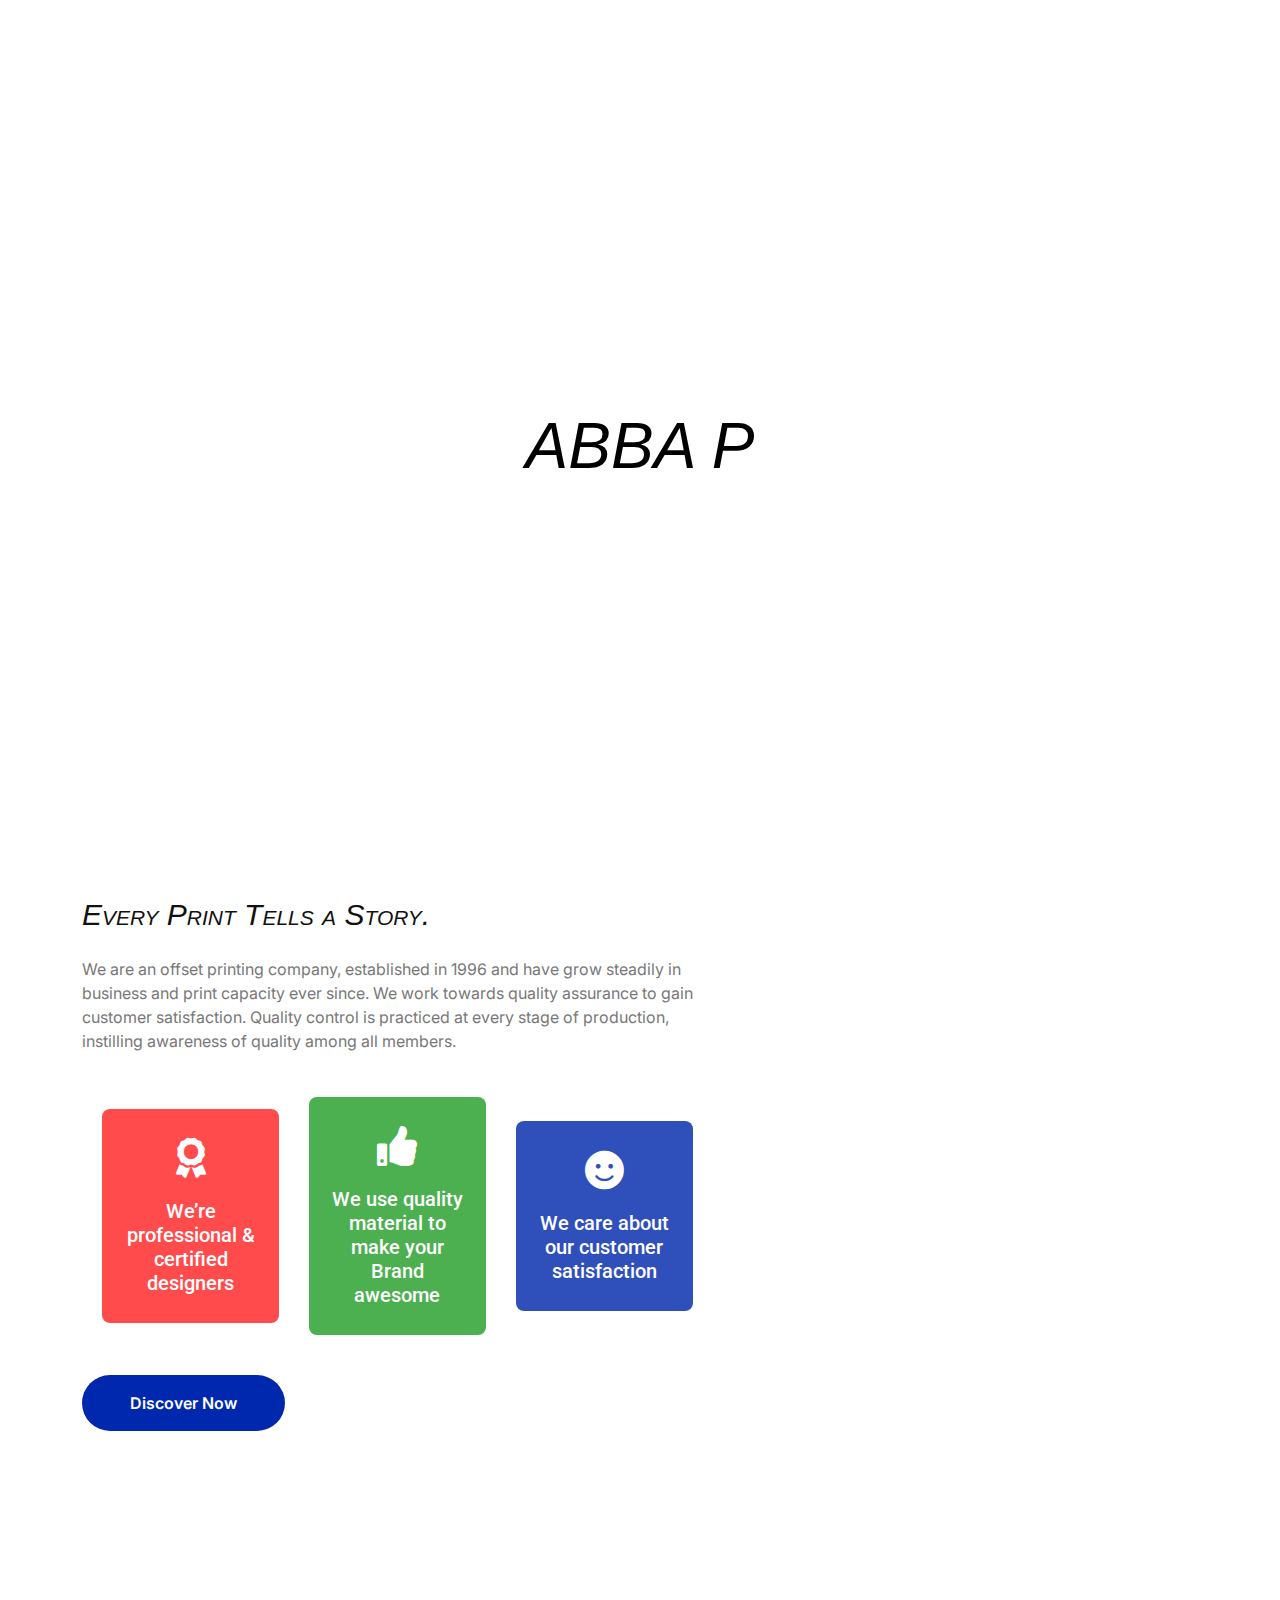
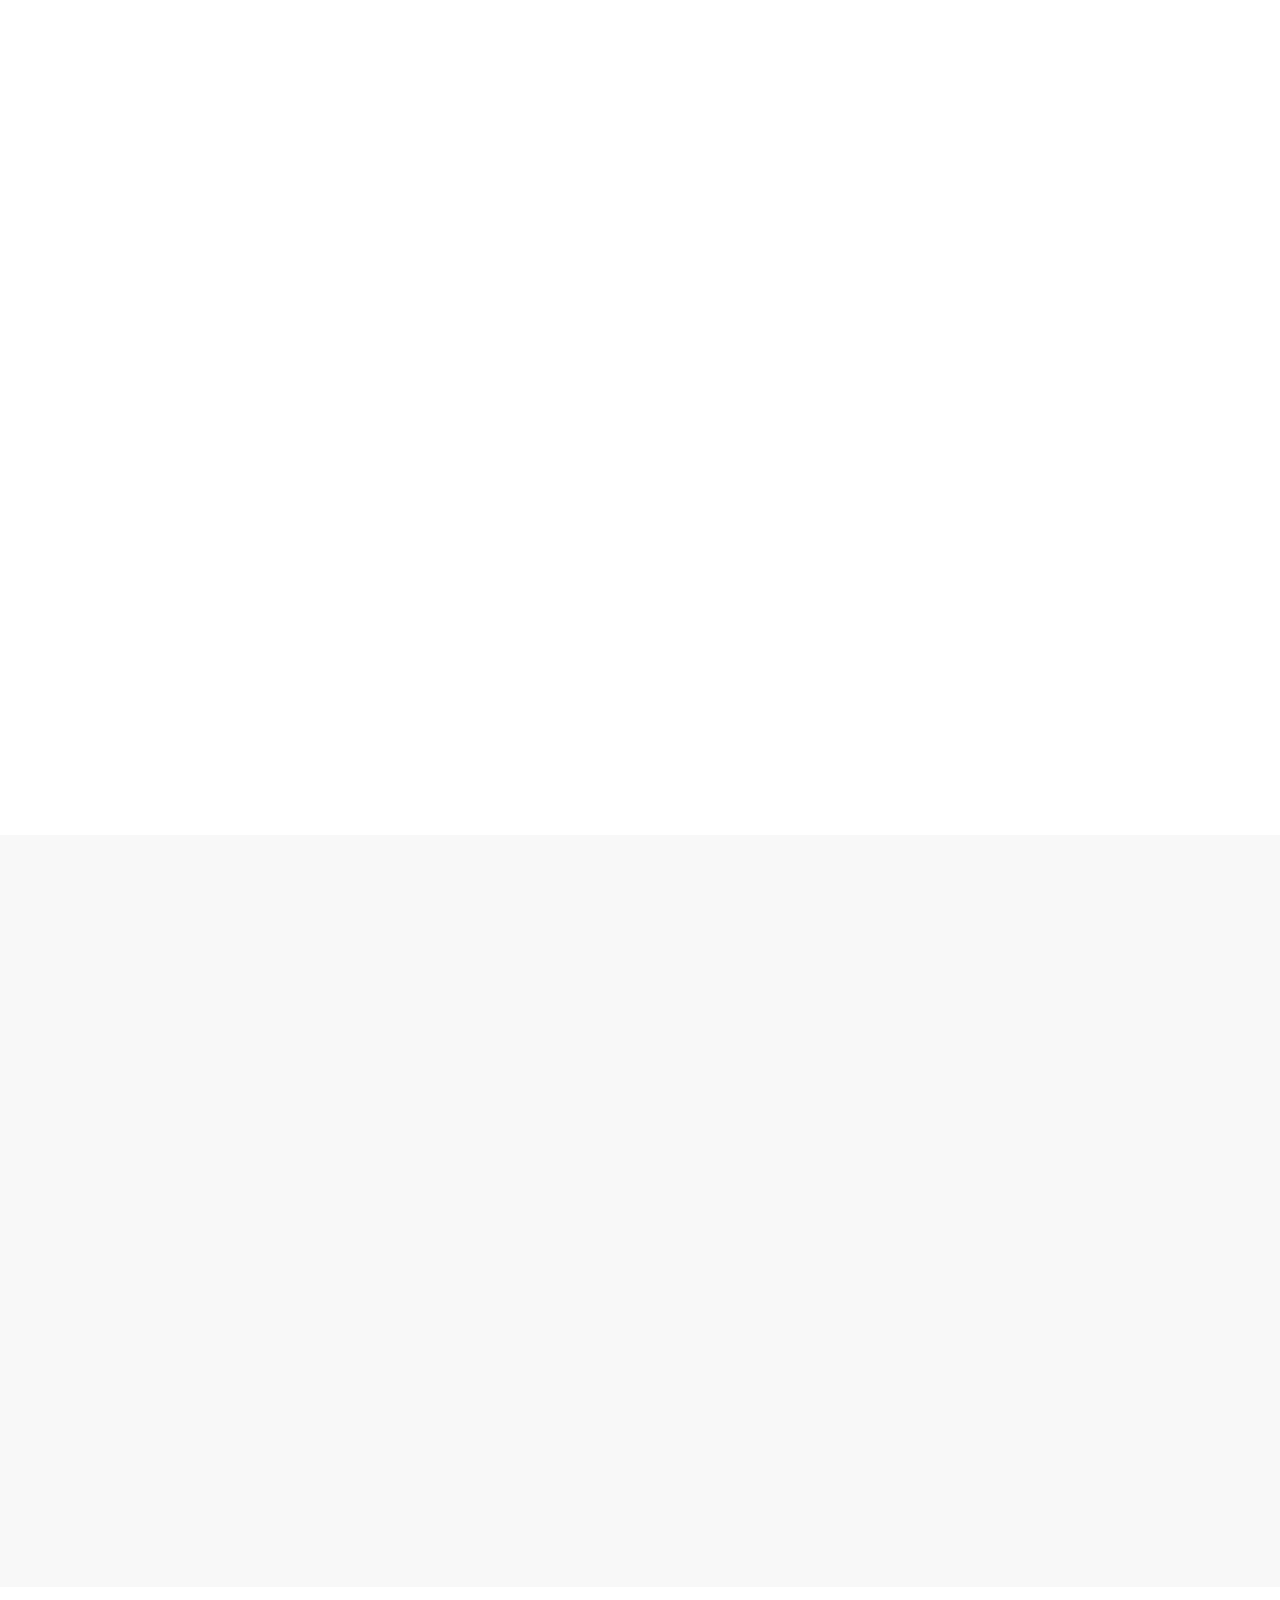
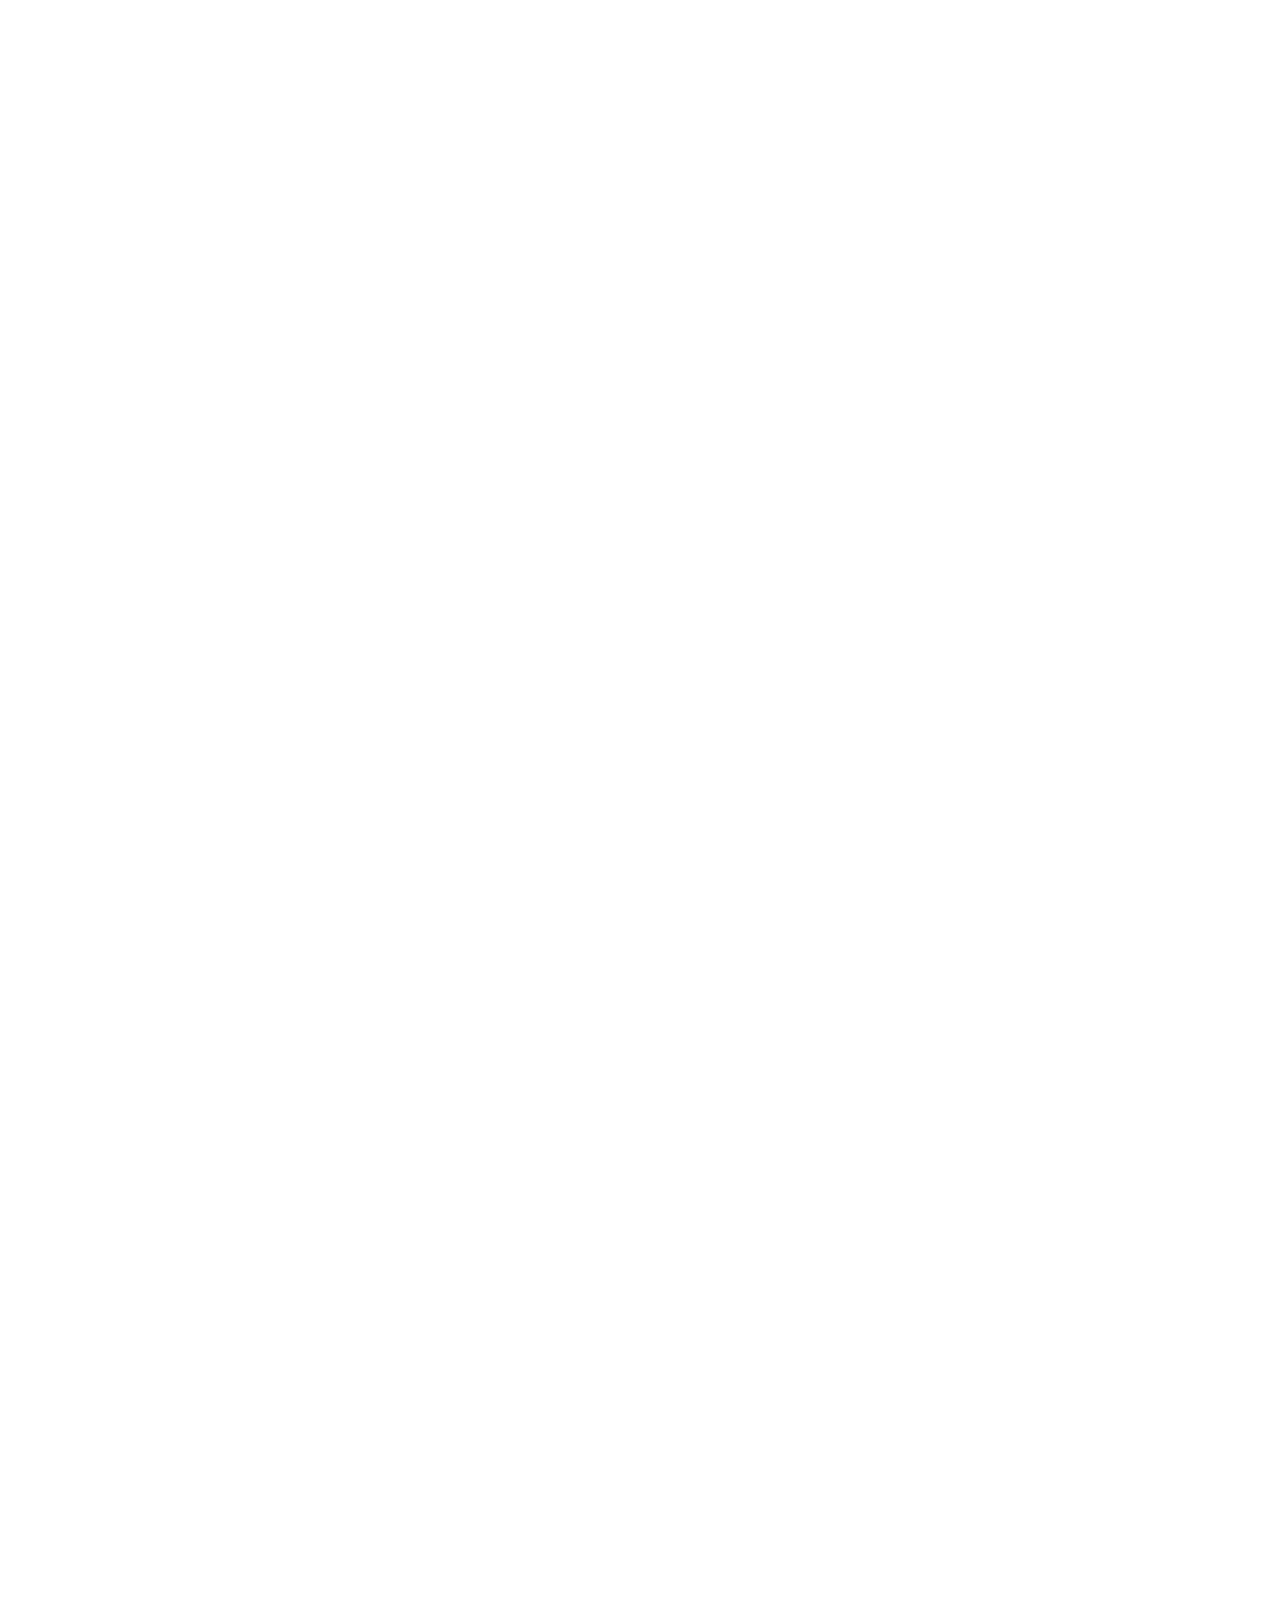
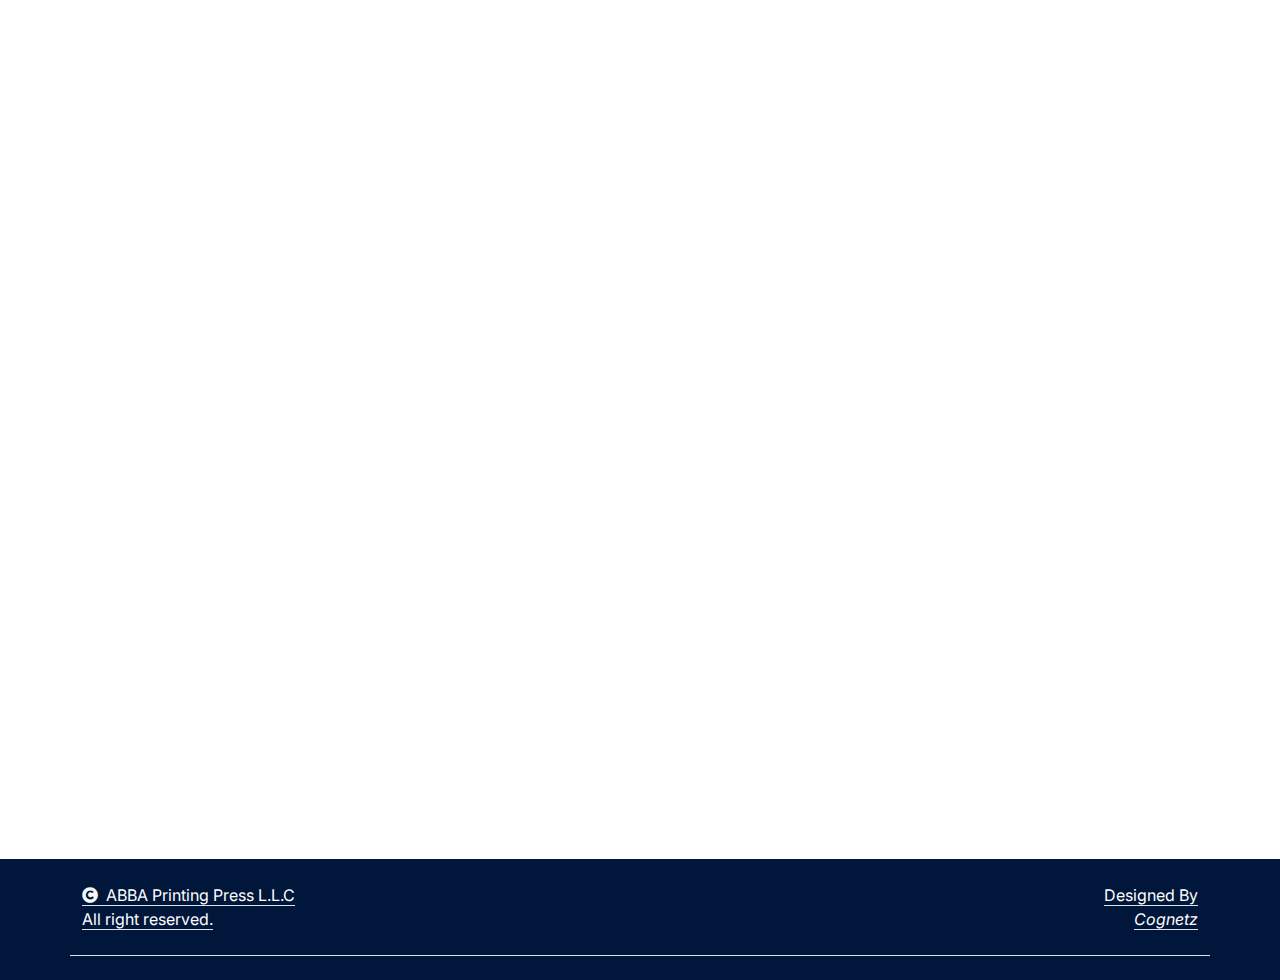
==== index.html @ 8ded385e "fifth commit" ====
<!DOCTYPE html>
<html lang="en">

    <head>
        <meta charset="utf-8">
        <title>ABBA PRINTING PRESS L.L.C</title>
        <meta content="width=device-width, initial-scale=1.0" name="viewport">
        <meta content="" name="keywords">
        <meta content="" name="description">

        <!-- Logo Favicon -->
      <link rel="icon" href="img/logos.jpg" type="image/png">

        <!-- Google Web Fonts -->
        <link rel="preconnect" href="https://fonts.googleapis.com">
        <link rel="preconnect" href="https://fonts.gstatic.com" crossorigin>
        <link href="https://fonts.googleapis.com/css2?family=Inter:wght@100..900&family=Roboto:wght@400;500;700;900&display=swap" rel="stylesheet"> 

        <!-- Icon Font Stylesheet -->
        <link rel="stylesheet" href="https://use.fontawesome.com/releases/v5.15.4/css/all.css"/>
        <link href="https://cdn.jsdelivr.net/npm/bootstrap-icons@1.4.1/font/bootstrap-icons.css" rel="stylesheet">

        <!-- Libraries Stylesheet -->
        <link rel="stylesheet" href="lib/animate/animate.min.css"/>
        <link href="lib/lightbox/css/lightbox.min.css" rel="stylesheet">
        <link href="lib/owlcarousel/assets/owl.carousel.min.css" rel="stylesheet">


        <!-- Customized Bootstrap Stylesheet -->
        <link href="css/bootstrap.min.css" rel="stylesheet">

        <!-- Template Stylesheet -->
        <link href="css/style.css" rel="stylesheet">
        <style>
            .icon-box {
                transition: transform 0.7s ease;
            }
        
            .icon-box .icon {
                transition: transform 0.7s ease;
            }
        
            .icon-box:hover .icon {
                transform: rotate(360deg);
            }
             @media (max-width: 768px) {
                 .icon-box {
                    max-width: 100%;
                    flex: 1 1 100%;
             }
            }
            /*** Country Start ***/
        .country .country-item {
            position: relative;
        }
        
        .country .country-item::after {
            position: absolute;
            content: "";
            width: 100%;
            height: 0;
            bottom: 0;
            left: 0;
            background: rgba(0, 58, 102, 0.7);
            border-radius: 10px;
            transition: 0.5s;
            z-index: 1;
        }
        
        .country .country-item:hover::after {
            height: 100%;
        }
        
        .country .country-item .country-flag {
            position: absolute;
            width: 90px; 
            height: 90px; 
            border-radius: 50%;
            top: -45px; 
            left: 50%; 
            transform: translateX(-50%);
            transition: 0.5s;
            z-index: 2;
        }
        
        .country .country-item .country-flag img {
            border: 5px solid var(--bs-white);
            transition: 0.5s;
        }
        
        .country .country-item:hover .country-flag img {
            border: 5px solid var(--bs-white);
            transform: rotate(360deg);
            transition: all 0.5s ease;
        }
        
        .country .country-item .country-name {
            position: absolute;
            top: 50%;
            left: 50%;
            transform: translate(-50%, -50%);
            transition: 0.5s;
            opacity: 0;
            z-index: 3;
        }
        
        .country .country-item:hover .country-name {
            opacity: 1;
        }
        
        .country .country-item img {
            transition: 0.5s;
        }
        
        .country .country-item:hover img {
            transform: scale(1.2);
        }
        
        .country .country-item .country-name a.fs-4 {
            transition: 0.5s;
        }
        
        .country .country-item .country-name a.fs-4:hover {
            color: var(--bs-secondary) !important;
        }
        /*** Country End ***/ 
        /*** training Start ***/
        .training .training-item .training-inner {
            position: relative;
        }
        
        .training .training-item .training-inner .training-title-name {
            position: absolute;
            width: 100%;
            height: 100%;
            bottom: 0;
            left: 0;
            padding: 20px;
            border-radius: 10px;
            background: rgba(0, 0, 0, 0.5);
            display: flex; 
            flex-direction: column;
            justify-content: end;
            text-align: center;
            transition: 0.5s;
        }
        
        .training .training-item {
            border-radius: 10px;
            position: relative;
            overflow: hidden;
        }
        
        .training .training-item:hover .training-inner .training-title-name {
            background: rgba(0, 58, 102, 0.5);
        }
        
        .training .training-item:hover .training-inner .training-title-name a {
            opacity: 0;
        }
        
        .training .training-item .training-inner img {
            transition: 0.5s;
        }
        
        .training .training-item:hover .training-inner img {
            transform: scale(1.3);
        }
        
        .training .training-item .training-content {
            position: absolute;
            width: 100%;
            bottom: -100%;
            left: 0;
            transition: 0.5s;
        }
        
        .training .training-item:hover .training-content {
            bottom: 0;
        }  
        /*** training End ***/
    
        </style>
    </head>

    <body>
        

        <!-- Spinner Start -->
        <div id="spinner" class="show bg-white position-fixed translate-middle w-100 vh-100 top-50 start-50 d-flex align-items-center justify-content-center">
            <div class="spinner-border text-primary" style="width: 3rem; height: 3rem;" role="status">
                <span class="sr-only">Loading...</span>
            </div>
        </div>
        <!-- Spinner End -->
         <!-- Preloader -->
         <div id="preloader" class="preloader">
            <div class="curtain left"></div>
            <div class="curtain right"></div>
            <div class="preloader-content">
                <h1 id="typing-text"></h1> <!-- The text to be typed -->
            </div>
        </div>

        <!-- Topbar Start -->
        <div class="container-fluid topbar bg-light px-5 d-none d-lg-block text-lg-end ">
            <div class="row gx-0 align-items-center text-lg-end">
                <div class="col-lg-8 text-right text-lg-start mb-2 mb-lg-0 text-lg-end">
                    <div class="d-flex flex-wrap text-lg-end ">
                        <!-- <a href="#" class="text-muted small me-4"><i class="fas fa-map-marker-alt text-primary me-2"></i>Find A Location</a> -->
                        <a href="tel:+01234567890" class="text-muted small me-4"><i class="fas fa-phone-alt text-primary me-2"></i>+971508087746 </a>
                        <a href="mailto:example@gmail.com" class="text-muted small me-0"><i class="fas fa-envelope text-primary me-2"></i>info@abbaprinting.net</a>
                    </div>
                </div>
                <!-- <div class="col-lg-4 text-center text-lg-end">
                    <div class="d-inline-flex align-items-center" style="height: 45px;">
                        <a href="#"><small class="me-3 text-dark"><i class="fa fa-user text-primary me-2"></i>Register</small></a>
                        <a href="#"><small class="me-3 text-dark"><i class="fa fa-sign-in-alt text-primary me-2"></i>Login</small></a>
                        <div class="dropdown">
                            <a href="#" class="dropdown-toggle text-dark" data-bs-toggle="dropdown"><small><i class="fa fa-home text-primary me-2"></i> My Dashboard</small></a>
                            <div class="dropdown-menu rounded">
                                <a href="#" class="dropdown-item"><i class="fas fa-user-alt me-2"></i> My Profile</a>
                                <a href="#" class="dropdown-item"><i class="fas fa-comment-alt me-2"></i> Inbox</a>
                                <a href="#" class="dropdown-item"><i class="fas fa-bell me-2"></i> Notifications</a>
                                <a href="#" class="dropdown-item"><i class="fas fa-cog me-2"></i> Account Settings</a>
                                <a href="#" class="dropdown-item"><i class="fas fa-power-off me-2"></i> Log Out</a>
                            </div>
                        </div>
                    </div>
                </div> -->
            </div>
        </div>
        <!-- Topbar End -->

        <!-- Navbar & Hero Start -->
        <div class="container-fluid position-relative p-0">
            <nav class="navbar navbar-expand-lg navbar-light px-4 px-lg-5 py-3 py-lg-0">
                <a href="" class="navbar-brand p-0">
                    <img src="img/ab11.png" alt="Logo" class="text-primary" style="width:220px;"> 
                </a>
                <button class="navbar-toggler" type="button" data-bs-toggle="collapse" data-bs-target="#navbarCollapse">
                    <span class="fa fa-bars"></span>
                </button>
                <div class="collapse navbar-collapse" id="navbarCollapse">
                    <div class="navbar-nav ms-auto py-0">
                        <a href="index.html" class="nav-item nav-link active">Home</a>
                        <a href="about.html" class="nav-item nav-link">About Us</a>
                        <a href="qualities.html" class="nav-item nav-link">Quality</a>
                        <a href="services1.html" class="nav-item nav-link">Services</a>
                        <a href="clients.html" class="nav-item nav-link">Clients</a>
                        <a href="associates.html" class="nav-item nav-link">Our Network</a>
                    </div>
                    <a href="contact.html" class="btn btn-primary rounded-pill py-2 px-4 my-3 my-lg-0 flex-shrink-0">Contact Us</a>
                </div>
            </nav>

            <!-- Carousel Start -->
            <div class="header-carousel owl-carousel">
                <div class="header-carousel-item">
                    <img src="img/hero8.jpg" class="img-fluid w-100" alt="Image">
                    <div class="carousel-caption">
                        <div class="container">
                            <div class="row gy-0 gx-5">
                                <div class="col-lg-0 col-xl-5"></div>
                                <div class="col-xl-7 animated fadeInLeft">
                                    <div class="text-sm-center text-md-end">
                                        <h4 class="text-primary text-uppercase fw-bold mb-4">Welcome To ABBA Printing Press L.L.C</h4>
                                        <h1 class="display-4 text-uppercase text-white mb-4" style="font-size:25px; font-family:'Franklin Gothic Medium', 'Arial Narrow', Arial, sans-serif; font-style: oblique; font-weight: 200; color:#284881 ;" >Where ideas come to life, ink meets paper, and your vision becomes reality</h1>
                                        <!-- <p class="mb-5 fs-5">Lorem Ipsum is simply dummy text of the printing and typesetting industry. Lorem Ipsum has been the industry's standard dummy... 
                                        </p> -->
                                        <div class="d-flex justify-content-center justify-content-md-end flex-shrink-0 mb-4">
                                            <!-- <a class="btn btn-light rounded-pill py-3 px-4 px-md-5 me-2" href="#"><i class="fas fa-play-circle me-2"></i> Watch Video</a> -->
                                            <a class="btn btn-primary rounded-pill py-3 px-4 px-md-5 ms-2" href="home.html">Learn More</a>
                                        </div>
                                        <div class="d-flex align-items-center justify-content-center justify-content-md-end">
                                            <h2 class="text-white me-2">Follow Us:</h2>
                                            <div class="d-flex justify-content-end ms-2">
                                                <a class="btn btn-md-square btn-light rounded-circle me-2" href=""><i class="fab fa-facebook-f"></i></a>
                                                <a class="btn btn-md-square btn-light rounded-circle mx-2" href=""><i class="fab fa-twitter"></i></a>
                                                <a class="btn btn-md-square btn-light rounded-circle mx-2" href=""><i class="fab fa-instagram"></i></a>
                                                <a class="btn btn-md-square btn-light rounded-circle ms-2" href=""><i class="fab fa-linkedin-in"></i></a>
                                            </div>
                                        </div>
                                    </div>
                                </div>
                            </div>
                        </div>
                    </div>
                </div>
                <div class="header-carousel-item">
                    <img src="img/hero5.jpg" class="img-fluid w-100" alt="Image">
                    <div class="carousel-caption">
                        <div class="container">
                            <div class="row g-5">
                                <div class="col-12 animated fadeInUp">
                                    <div class="text-center">
                                        <h4 class="text-primary text-uppercase fw-bold mb-4">Welcome To ABBA Printing Press L.L.C</h4>
                                        <h1 class="display-4 text-uppercase text-white mb-4" style="font-size:25px; font-style: oblique; font-weight: 200; font-family:'Franklin Gothic Medium', 'Arial Narrow', Arial, sans-serif;">Where Ideas Take Shape and Words Come to Life—Your Vision, Our Print.</h1>
                                       
                                        <div class="d-flex justify-content-center flex-shrink-0 mb-4">
                                            <!-- <a class="btn btn-light rounded-pill py-3 px-4 px-md-5 me-2" href="#"><i class="fas fa-play-circle me-2"></i> Watch Video</a> -->
                                            <a class="btn btn-primary rounded-pill py-3 px-4 px-md-5 ms-2" href="home.html">Learn More</a>
                                        </div>
                                        <div class="d-flex align-items-center justify-content-center">
                                            <h2 class="text-white me-2">Follow Us:</h2>
                                            <div class="d-flex justify-content-end ms-2">
                                                <a class="btn btn-md-square btn-light rounded-circle me-2" href=""><i class="fab fa-facebook-f"></i></a>
                                                <a class="btn btn-md-square btn-light rounded-circle mx-2" href=""><i class="fab fa-twitter"></i></a>
                                                <a class="btn btn-md-square btn-light rounded-circle mx-2" href=""><i class="fab fa-instagram"></i></a>
                                                <a class="btn btn-md-square btn-light rounded-circle ms-2" href=""><i class="fab fa-linkedin-in"></i></a>
                                            </div>
                                        </div>
                                    </div>
                                </div>
                            </div>
                        </div>
                    </div>
                </div>
            </div>
            <!-- Carousel End -->
        </div>
        <!-- Navbar & Hero End -->


        <!-- Abvout Start -->
        <div class="container-fluid about py-5">
            <div class="container py-5">
                <div class="row g-5 align-items-center">
                    <div class="col-xl-7 wow fadeInLeft" data-wow-delay="0.2s">
                        <div>
                            <h4 class="text-primary" style="font-size :30px;">About Us</h4>
                            <h1 class="display-5 mb-4" style="font-family: 'Lucida Sans', 'Lucida Sans Regular', 'Lucida Grande', 'Lucida Sans Unicode', Geneva, Verdana, sans-serif; font-size:30px; font-style: italic; font-variant: small-caps; font-weight: 100;">Crafting Your Vision into Reality—Where Every Print Tells a Story.</h1>
                            <p class="mb-4">We are an offset printing company, established in 1996 and have grow steadily in business and print capacity ever since. We work towards quality assurance to gain customer satisfaction. Quality control is practiced at every stage of production, instilling awareness of quality among all members.

                                
                            </p>
                            <div style="display: flex; justify-content: space-between; align-items: center; padding: 20px; flex-wrap: wrap;">
                                <div class="icon-box" style="background-color: #ff4b4b; color: white; padding: 20px; width: 30%;  text-align: center; border-radius: 8px; margin-bottom: 20px;">
                                    <div class="icon" style="font-size: 40px; margin-bottom: 10px;">
                                        <i class="fas fa-award"></i>
                                    </div>
                                    <h5 style="color:white;">We’re professional & certified designers</h5>
                                </div>
                                <div class="icon-box" style="background-color: #4CAF50; color: white; padding: 20px; width: 30%; text-align: center; border-radius: 8px; margin-bottom: 20px;">
                                    <div class="icon" style="font-size: 40px; margin-bottom: 10px;">
                                        <i class="fas fa-thumbs-up"></i>
                                    </div>
                                    <h5 style="color:white;">We use quality material to make your Brand awesome</h5>
                                </div>
                                <div class="icon-box" style="background-color: #2f4fbb; color: white; padding: 20px; width: 30%; text-align: center; border-radius: 8px; margin-bottom: 20px;">
                                    <div class="icon" style="font-size: 40px; margin-bottom: 10px;">
                                        <i class="fas fa-smile"></i>
                                    </div>
                                    <h5 style="color:white;">We care about our customer satisfaction</h5>
                                </div>
                            </div>
                            
                            
                            
                            <!-- <div style="display: flex; justify-content: space-between; align-items: center; padding: 20px;">
                                <div class="icon-box" style="background-color: #ff4b4b; color: white; padding: 20px; width: 30%; text-align: center; border-radius: 8px;">
                                    <div class="icon" style="font-size: 40px; margin-bottom: 10px;">
                                        <i class="fas fa-award"></i>
                                    </div>
                                    <h5 style="color:white;">We’re professional & certified designers</h5>
                                </div>
                                <div class="icon-box" style="background-color: #4CAF50; color: white; padding: 20px; width: 30%; text-align: center; border-radius: 8px;">
                                    <div class="icon" style="font-size: 40px; margin-bottom: 10px;">
                                        <i class="fas fa-thumbs-up"></i>
                                    </div>
                                    <h5 style="color:white;" >We use quality material to make your Brand awesome</h5>
                                </div>
                                <div class="icon-box" style="background-color: #2f4fbb; color: white; padding: 20px; width: 30%; text-align: center; border-radius: 8px;">
                                    <div class="icon" style="font-size: 40px; margin-bottom: 10px;">
                                        <i class="fas fa-smile"></i>
                                    </div>
                                    <h5 style="color:white;">We care about our customer satisfaction</h5>
                                </div>
                              </div> -->
                            <div class="col-sm-6" style="align-items: center;">
                                <a href="about.html" class="btn btn-primary rounded-pill py-3 px-5 flex-shrink-0" style="align-items: center;">Discover Now</a>
                            </div>
                        </div>
                    </div>
                    
                      <div class="col-xl-5 wow fadeInRight" data-wow-delay="0.2s">
                        <div class="bg-primary rounded position-relative overflow-hidden">
                            <img src="img/hero11.jpg" class="img-fluid rounded w-100" alt="" height="100px" > 
                        
                        </div>
                    </div>
                </div>
            </div>
        </div>
        <!-- About End -->

        <!-- Blog Start -->
        <div class="container-fluid blog py-3" style="margin-top:0 px;">
            <div class="container py-3">
                <div class="text-center mx-auto pb-5 wow fadeInUp" data-wow-delay="0.2s" style="max-width: 800px;">
                    <h4 class="text-primary" style="font-size: 40px;">Our Services</h4>
                    <h1 class="display-5 mb-4" style="font-family: 'Lucida Sans', 'Lucida Sans Regular', 'Lucida Grande', 'Lucida Sans Unicode', Geneva, Verdana, sans-serif; font-size:30px; font-style: italic; font-variant: small-caps; font-weight: 100;">Transform Your Ideas into Print: Exceptional Printing Services</h1>
                    <p class="mb-0">At ABBA Printing Press, we turn your creative concepts into stunning printed materials with precision and quality. Whether you need high-impact business cards, eye-catching marketing materials, or custom-designed invitations, our state-of-the-art printing solutions ensure your vision is realized with clarity and vibrancy
                    <br><span style="font-style: italic; color:#0028AF;font-size: large;">Explore our services and discover how we can help make a lasting impression for your brand</span>
                    
                    </p>
                   
                </div>
                
                <div class="owl-carousel blog-carousel wow fadeInUp" data-wow-delay="0.2s">
                    
                    <div class="blog-item p-4">
                        <div class="blog-img mb-4">
                            <img src="img/ser1.jpg" class="img-fluid w-100 rounded" alt="" style="height: 250px;">
                        </div>

                        <a href="#" class="h4 d-inline-block mb-3" style="color: #0028AF;"> Premium Business Cards</a>
                        <p class="mb-4">Create a lasting first impression with high-quality business cards designed to reflect your brand’s identity.
                        </p> 
                        
                    </div>
                    <div class="blog-item p-4">
                        <div class="blog-img mb-4">
                            <img src="img/ser2.jpg" class="img-fluid w-100 rounded" alt="" style="height: 250px;">
                        </div>

                        <a href="#" class="h4 d-inline-block mb-3" style="color:#0028AF;">Logo Design</a>
                        <p class="mb-4">Get a professional logo that represents your business and sets you apart from the competition.
                        </p> 
                        
                    </div>
                    <div class="blog-item p-4">
                        <div class="blog-img mb-4">
                            <img src="img/ser3.jpg" class="img-fluid w-100 rounded" alt="" style="height: 250px;">
                        </div>

                        <a href="#" class="h4 d-inline-block mb-3" style="color:#0028AF ;">Postcards</a>
                        <p class="mb-4">Perfect for direct mail campaigns, our postcards are designed to grab attention and deliver your message effectively.
                        </p> 
                        
                    </div>
                    <div class="blog-item p-4">
                        <div class="blog-img mb-4">
                            <img src="img/ser4.jpeg" class="img-fluid w-100 rounded" alt="" style="height: 250px;">
                        </div>

                        <a href="#" class="h4 d-inline-block mb-3" style="color:#0028AF;">Flyers</a>
                        <p class="mb-4">Promote your business or event with eye-catching flyers that communicate your message clearly.
                        </p> 
                        
                    </div>
                    <div class="blog-item p-4">
                        <div class="blog-img mb-4">
                            <img src="img/ser5.jpg" class="img-fluid w-100 rounded" alt="" style="height: 250px;">
                        </div>

                        <a href="#" class="h4 d-inline-block mb-3" style="color: #0028AF;">Calendars</a>
                        <p class="mb-4">Custom calendars that keep your brand in front of customers all year round,and reminder of your business.
                        </p> 
                        
                    </div>
                    <div class="blog-item p-4">
                        <div class="blog-img mb-4">
                            <img src="img/ser6.jpeg" class="img-fluid w-100 rounded" alt="" style="height: 250px;">
                        </div>

                        <a href="#" class="h4 d-inline-block mb-3" style="color: #0028AF;">Leaflets</a>
                        <p class="mb-4">Simple yet effective marketing tools, leaflets provide information in a concise and attractive format.
                        </p> 
                        
                    </div>
                    <div class="blog-item p-4">
                        <div class="blog-img mb-4">
                            <img src="img/ser7.jpeg" class="img-fluid w-100 rounded" alt="" style="height: 250px;">
                        </div>

                        <a href="#" class="h4 d-inline-block mb-3" style="color:#0028AF;">Magazines</a>
                        <p class="mb-4">Showcase your products or services in a professionally designed magazine tailored to your audience.
                        </p> 
                        
                    </div>
                    <div class="blog-item p-4">
                        <div class="blog-img mb-4">
                            <img src="img/ser8.jpg" class="img-fluid w-100 rounded" alt="" style="height: 250px;">
                        </div>

                        <a href="#" class="h4 d-inline-block mb-3" style="color:#0028AF;">Booklets</a>
                        <p class="mb-4">Provide detailed information about your business with well-designed booklets that engage your readers.
                        </p> 
                        
                    </div>
                    <div class="col-sm-6" style="text-align:center;">
                        <a href="services1.html" class="btn btn-primary rounded-pill py-3 px-5 flex-shrink-0" style="align-items: center;">See More</a>
                    </div>
                    
                </div>
            </div>
        </div>
        <!-- <div class="container-fluid blog pb-5">
            <div class="container pb-5">
                <div class="text-center mx-auto pb-5 wow fadeInUp" data-wow-delay="0.2s" style="max-width: 800px;">
                    <h4 class="text-primary">Our Services</h4>
                    <h1 class="display-5 mb-4">Articles For Pro Traders</h1>
                    <p class="mb-0">Lorem ipsum dolor, sit amet consectetur adipisicing elit. Tenetur adipisci facilis cupiditate recusandae aperiam temporibus corporis itaque quis facere, numquam, ad culpa deserunt sint dolorem autem obcaecati, ipsam mollitia hic.
                    </p>
                </div>
                <div class="owl-carousel blog-carousel wow fadeInUp" data-wow-delay="0.2s">
                    <div class="blog-item p-4">
                        <div class="blog-img mb-4">
                            <img src="img/service-1.jpg" class="img-fluid w-100 rounded" alt="">
                            <div class="blog-title">
                                <a href="#" class="btn">Dividend Stocks</a>
                            </div>
                        </div>
                        <a href="#" class="h4 d-inline-block mb-3">Options Trading Business?</a>
                        <p class="mb-4">Lorem, ipsum dolor sit amet consectetur adipisicing elit. Dolore aut aliquam suscipit error corporis accusamus labore....
                        </p>
                        <div class="d-flex align-items-center">
                            <img src="img/testimonial-1.jpg" class="img-fluid rounded-circle" style="width: 60px; height: 60px;" alt="">
                            <div class="ms-3">
                                <h5>Admin</h5>
                                <p class="mb-0">October 9, 2025</p>
                            </div>
                        </div>
                    </div>
                    <div class="blog-item p-4">
                        <div class="blog-img mb-4">
                            <img src="img/service-2.jpg" class="img-fluid w-100 rounded" alt="">
                            <div class="blog-title">
                                <a href="#" class="btn">Non-Dividend Stocks</a>
                            </div>
                        </div>
                        <a href="#" class="h4 d-inline-block mb-3">Options Trading Business?</a>
                        <p class="mb-4">Lorem, ipsum dolor sit amet consectetur adipisicing elit. Dolore aut aliquam suscipit error corporis accusamus labore....
                        </p>
                        <div class="d-flex align-items-center">
                            <img src="img/testimonial-2.jpg" class="img-fluid rounded-circle" style="width: 60px; height: 60px;" alt="">
                            <div class="ms-3">
                                <h5>Admin</h5>
                                <p class="mb-0">October 9, 2025</p>
                            </div>
                        </div>
                    </div>
                    <div class="blog-item p-4">
                        <div class="blog-img mb-4">
                            <img src="img/service-3.jpg" class="img-fluid w-100 rounded" alt="">
                            <div class="blog-title">
                                <a href="#" class="btn">Dividend Stocks</a>
                            </div>
                        </div>
                        <a href="#" class="h4 d-inline-block mb-3">Options Trading Business?</a>
                        <p class="mb-4">Lorem, ipsum dolor sit amet consectetur adipisicing elit. Dolore aut aliquam suscipit error corporis accusamus labore....
                        </p>
                        <div class="d-flex align-items-center">
                            <img src="img/testimonial-3.jpg" class="img-fluid rounded-circle" style="width: 60px; height: 60px;" alt="">
                            <div class="ms-3">
                                <h5>Admin</h5>
                                <p class="mb-0">October 9, 2025</p>
                            </div>
                        </div>
                    </div>
                    <div class="blog-item p-4">
                        <div class="blog-img mb-4">
                            <img src="img/service-4.jpg" class="img-fluid w-100 rounded" alt="">
                            <div class="blog-title">
                                <a href="#" class="btn">Non-Dividend Stocks</a>
                            </div>
                        </div>
                        <a href="#" class="h4 d-inline-block mb-3">Options Trading Business?</a>
                        <p class="mb-4">Lorem, ipsum dolor sit amet consectetur adipisicing elit. Dolore aut aliquam suscipit error corporis accusamus labore....
                        </p>
                        <div class="d-flex align-items-center">
                            <img src="img/testimonial-1.jpg" class="img-fluid rounded-circle" style="width: 60px; height: 60px;" alt="">
                            <div class="ms-3">
                                <h5>Admin</h5>
                                <p class="mb-0">October 9, 2025</p>
                            </div>
                        </div>
                    </div>
                </div>
            </div>
        </div> -->
        <!-- Blog End -->
    <!-- Counter Facts Start -->
        <!-- <div class="container-fluid counter-facts py-5">
            <div class="container py-5">
                <div class="row g-4">
                    <div class="col-12 col-sm-6 col-md-6 col-xl-3 wow fadeInUp" data-wow-delay="0.1s">
                        <div class="counter">
                            <div class="counter-icon">
                                <i class="fas fa-passport"></i>
                            </div>
                            <div class="counter-content">
                                <h3>Visa Categories</h3>
                                <div class="d-flex align-items-center justify-content-center">
                                    <span class="counter-value" data-toggle="counter-up">31</span>
                                    <h4 class="text-secondary mb-0" style="font-weight: 600; font-size: 25px;">+</h4>
                                </div>
                            </div>
                        </div>
                    </div>
                    <div class="col-12 col-sm-6 col-md-6 col-xl-3 wow fadeInUp" data-wow-delay="0.3s">
                        <div class="counter">
                            <div class="counter-icon">
                                <i class="fas fa-users"></i>
                            </div>
                            <div class="counter-content">
                                <h3>Team Members</h3>
                                <div class="d-flex align-items-center justify-content-center">
                                    <span class="counter-value" data-toggle="counter-up">377</span>
                                    <h4 class="text-secondary mb-0" style="font-weight: 600; font-size: 25px;">+</h4>
                                </div>
                            </div>
                        </div>
                    </div>
                    <div class="col-12 col-sm-6 col-md-6 col-xl-3 wow fadeInUp" data-wow-delay="0.5s">
                        <div class="counter">
                            <div class="counter-icon">
                                <i class="fas fa-user-check"></i>
                            </div>
                            <div class="counter-content">
                                <h3>Visa Process</h3>
                                <div class="d-flex align-items-center justify-content-center">
                                    <span class="counter-value" data-toggle="counter-up">4.9</span>
                                    <h4 class="text-secondary mb-0" style="font-weight: 600; font-size: 25px;">K</h4>
                                </div>
                            </div>
                        </div>
                    </div>
                    <div class="col-12 col-sm-6 col-md-6 col-xl-3 wow fadeInUp" data-wow-delay="0.7s">
                        <div class="counter">
                            <div class="counter-icon">
                                <i class="fas fa-handshake"></i>
                            </div>
                            <div class="counter-content">
                                <h3>Success Rates</h3>
                                <div class="d-flex align-items-center justify-content-center">
                                    <span class="counter-value" data-toggle="counter-up">98</span>
                                    <h4 class="text-secondary mb-0" style="font-weight: 600; font-size: 25px;">%</h4>
                                </div>
                            </div>
                        </div>
                    </div>
                </div>
            </div>
        </div>  -->
        <!-- Counter Facts End -->
        
        <!-- Training Start -->
         <div class="container-fluid training bg-light overflow-hidden py-5">
            <div class="container py-5">
                <div class="section-title text-center mb-5 wow fadeInUp" data-wow-delay="0.1s">
                    <div class="sub-style">
                        <h1 class="sub-title text-primary px-3" style="font-style: italic;" >WHAT MAKES US DIFFERENT</h1>
                    </div>
                    <h1 class="display-5 mb-4"></h1>
                    <!-- <p class="mb-0">Lorem ipsum dolor sit amet consectetur adipisicing elit. Quaerat deleniti amet at atque sequi quibusdam cumque itaque repudiandae temporibus, eius nam mollitia voluptas maxime veniam necessitatibus saepe in ab? Repellat!</p> -->
                </div>
                <div class="row g-4">
                    <div class="col-lg-6 col-lg-6 col-xl-3 wow fadeInUp" data-wow-delay="0.1s">
                        <div class="training-item">
                            <div class="training-inner">
                                <img src="img/abba4.jpeg" class="img-fluid w-100 rounded" alt="Image" style="height: 220px;">
                                <div class="training-title-name">
                                    <a href="#" class="h4 text-white mb-0">SAME DAY DELIVERY</a>
                                    <a href="#" class="h4 text-white mb-0"></a>
                                </div>
                            </div>
                            <div class="training-content bg-secondary rounded-bottom p-4">
                                <a href="#"><h4 class="text-white">SAME DAY DELIVERY</h4></a>
                                <p class="text-white-50">On Selected Services</p>
                                <!-- <a class="btn btn-secondary rounded-pill text-white p-0" href="#">Read More <i class="fa fa-arrow-right"></i></a> -->
                            </div>
                        </div>
                    </div>
                    <div class="col-lg-6 col-lg-6 col-xl-3 wow fadeInUp" data-wow-delay="0.3s">
                        <div class="training-item">
                            <div class="training-inner">
                               <img src="img/abba3.webp" class="img-fluid w-100 rounded" alt="Image" style="height:220px;">
                                <div class="training-title-name">
                                    <a href="#" class="h4 text-white mb-0">LOWEST PRINT PRICES</a>
                                    <a href="#" class="h4 text-white mb-0"></a>
                                </div>
                            </div>
                            <div class="training-content bg-secondary rounded-bottom p-4">
                                <a href="#"><h4 class="text-white">LOWEST PRINT PRICES</h4></a>
                                <p class="text-white-50">Competitive Prices</p>
                                <!-- <a class="btn btn-secondary rounded-pill text-white p-0" href="#">Read More <i class="fa fa-arrow-right"></i></a> -->
                            </div>
                        </div>
                    </div>
                    <div class="col-lg-6 col-lg-6 col-xl-3 wow fadeInUp" data-wow-delay="0.5s">
                        <div class="training-item">
                            <div class="training-inner">
                                <img src="img/abba5.jpg" class="img-fluid w-100 rounded" alt="Image" style="height:220px;">
                                <div class="training-title-name">
                                    <a href="#" class="h4 text-white mb-0">BEST PRINT QUALITY</a>
                                    <a href="#" class="h4 text-white mb-0"></a>
                                </div>
                            </div>
                            <div class="training-content bg-secondary rounded-bottom p-4">
                                <a href="#"><h4 class="text-white">BEST PRINT QUALITY</h4></a>
                                <p class="text-white-50">Color & print consistency</p>
                                <!-- <a class="btn btn-secondary rounded-pill text-white p-0" href="#">Read More <i class="fa fa-arrow-right"></i></a> -->
                            </div>
                        </div>
                    </div>
                    <div class="col-lg-6 col-lg-6 col-xl-3 wow fadeInUp" data-wow-delay="0.7s">
                        <div class="training-item">
                            <div class="training-inner">
                                <img src="img/abba2.webp" class="img-fluid w-100 rounded" alt="Image" style="height:220px;">
                                <div class="training-title-name">
                                    <a href="#" class="h4 text-white mb-0">10+ PRINTING TECHNIQUES</a>
                                    <a href="#" class="h4 text-white mb-0"></a>
                                </div>
                            </div>
                            <div class="training-content bg-secondary rounded-bottom p-4">
                                <a href="#"><h4 class="text-white">10+ PRINTING TECHNIQUES</h4></a>
                                <p class="text-white-50">Only Print house in the UAE with 10+ in-house printing techniques</p>
                                <!-- <a class="btn btn-secondary rounded-pill text-white p-0" href="#">Read More <i class="fa fa-arrow-right"></i></a> -->
                            </div>
                        </div>
                    </div>
                        <div class="col-lg-6 col-lg-6 col-xl-3 wow fadeInUp" data-wow-delay="0.1s">
                            <div class="training-item">
                                <div class="training-inner">
                                    <img src="img/index1.jpg" class="img-fluid w-100 rounded" alt="Image" style="height: 220px;">
                                    <div class="training-title-name">
                                        <a href="#" class="h4 text-white mb-0">FREE DESIGN ALTERATION</a>
                                        <a href="#" class="h4 text-white mb-0"></a>
                                    </div>
                                </div>
                                <div class="training-content bg-secondary rounded-bottom p-4">
                                    <a href="#"><h4 class="text-white">FREE DESIGN ALTERATION</h4></a>
                                    <p class="text-white-50">When You Print with Us!</p>
                                    <!-- <a class="btn btn-secondary rounded-pill text-white p-0" href="#">Read More <i class="fa fa-arrow-right"></i></a> -->
                                </div>
                            </div>
                        </div>
                        <div class="col-lg-6 col-lg-6 col-xl-3 wow fadeInUp" data-wow-delay="0.3s">
                            <div class="training-item">
                                <div class="training-inner">
                                   <img src="img/index2.jpeg" class="img-fluid w-100 rounded" alt="Image" style="height:220px;">
                                    <div class="training-title-name">
                                        <a href="#" class="h4 text-white mb-0">OPEN 24 HOURS</a>
                                        <a href="#" class="h4 text-white mb-0"></a>
                                    </div>
                                </div>
                                <div class="training-content bg-secondary rounded-bottom p-4">
                                    <a href="#"><h4 class="text-white">OPEN 24 HOURS</h4></a>
                                    <p class="text-white-50">Open 7 Days A Week</p>
                                    <!-- <a class="btn btn-secondary rounded-pill text-white p-0" href="#">Read More <i class="fa fa-arrow-right"></i></a> -->
                                </div>
                            </div>
                        </div>
                        <div class="col-lg-6 col-lg-6 col-xl-3 wow fadeInUp" data-wow-delay="0.5s">
                            <div class="training-item">
                                <div class="training-inner">
                                    <img src="img/index4.webp" class="img-fluid w-100 rounded" alt="Image" style="height:220px;">
                                    <div class="training-title-name">
                                        <a href="#" class="h4 text-white mb-0">NO MINIMUM QUANTITY</a>
                                        <a href="#" class="h4 text-white mb-0"></a>
                                    </div>
                                </div>
                                <div class="training-content bg-secondary rounded-bottom p-4">
                                    <a href="#"><h4 class="text-white">NO MINIMUM QUANTITY</h4></a>
                                    <p class="text-white-50">Order as much as you need</p>
                                    <!-- <a class="btn btn-secondary rounded-pill text-white p-0" href="#">Read More <i class="fa fa-arrow-right"></i></a> -->
                                </div>
                            </div>
                        </div>
                        <div class="col-lg-6 col-lg-6 col-xl-3 wow fadeInUp" data-wow-delay="0.7s">
                            <div class="training-item">
                                <div class="training-inner">
                                    <img src="img/index3.webp" class="img-fluid w-100 rounded" alt="Image" style="height:220px;">
                                    <div class="training-title-name">
                                        <a href="#" class="h4 text-white mb-0">YEARS OF EXPERIENCE</a>
                                        <a href="#" class="h4 text-white mb-0"></a>
                                    </div>
                                </div>
                                <div class="training-content bg-secondary rounded-bottom p-4">
                                    <a href="#"><h4 class="text-white">YEARS OF EXPERIENCE</h4></a>
                                    <p class="text-white-50">Experts in Print</p>
                                    <!-- <a class="btn btn-secondary rounded-pill text-white p-0" href="#">Read More <i class="fa fa-arrow-right"></i></a> -->
                                </div>
                            </div>
                            </div>
                </div>
            </div>
        </div>
        <!-- Training End -->



        <!-- FAQs Start -->
        <div class="container-fluid faq-section pb-5">
            <div class="container pb-5 overflow-hidden">
                <div class="text-center mx-auto pb-5 wow fadeInUp" data-wow-delay="0.2s" style="max-width: 800px;">
                    <h4 class="text-primary">FAQs</h4>
                    <h1 class="display-5 mb-4">Frequently Asked Questions</h1>
                    <!-- <p class="mb-0">Lorem ipsum dolor, sit amet consectetur adipisicing elit. Tenetur adipisci facilis cupiditate recusandae aperiam temporibus corporis itaque quis facere, numquam, ad culpa deserunt sint dolorem autem obcaecati, ipsam mollitia hic.
                    </p> -->
                </div>
                <div class="row g-5 align-items-center">
                    <div class="col-lg-6 wow fadeInRight" data-wow-delay="0.2s">
                        <div class="accordion accordion-flush bg-light rounded p-5" id="accordionFlushSection">
                            <div class="accordion-item rounded-top">
                                <h2 class="accordion-header" id="flush-headingOne">
                                    <button class="accordion-button collapsed rounded-top" type="button" data-bs-toggle="collapse" data-bs-target="#flush-collapseOne" aria-expanded="false" aria-controls="flush-collapseOne">
                                        What file formats do you accept for printing?
                                    </button>
                                </h2>
                                <div id="flush-collapseOne" class="accordion-collapse collapse" aria-labelledby="flush-headingOne" data-bs-parent="#accordionFlushSection">
                                    <div class="accordion-body">We accept files in PDF, AI, EPS, and high-resolution JPEG or PNG formats for the best print quality.</div>
                                </div>
                            </div>
                            <div class="accordion-item">
                                <h2 class="accordion-header" id="flush-headingTwo">
                                    <button class="accordion-button collapsed" type="button" data-bs-toggle="collapse" data-bs-target="#flush-collapseTwo" aria-expanded="false" aria-controls="flush-collapseTwo">
                                        What is your typical turnaround time for orders?
                                    </button>
                                </h2>
                                <div id="flush-collapseTwo" class="accordion-collapse collapse" aria-labelledby="flush-headingTwo" data-bs-parent="#accordionFlushSection">
                                    <div class="accordion-body">Our standard turnaround time is 3-5 business days, depending on the complexity and size of the project</div>
                                </div>
                            </div>
                            <div class="accordion-item">
                                <h2 class="accordion-header" id="flush-headingThree">
                                    <button class="accordion-button collapsed" type="button" data-bs-toggle="collapse" data-bs-target="#flush-collapseThree" aria-expanded="false" aria-controls="flush-collapseThree">
                                        What types of paper and finishes do you offer? 
                                    </button>
                                </h2>
                                <div id="flush-collapseThree" class="accordion-collapse collapse" aria-labelledby="flush-headingThree" data-bs-parent="#accordionFlushSection">
                                    <div class="accordion-body">We offer a wide range of paper types and finishes, including matte, gloss, and uncoated options to suit your needs.</div>
                                </div>
                            </div>
                            <div class="accordion-item">
                                <h2 class="accordion-header" id="flush-headingFour">
                                    <button class="accordion-button collapsed" type="button" data-bs-toggle="collapse" data-bs-target="#flush-collapseFour" aria-expanded="false" aria-controls="flush-collapseFour">
                                        Can I see a proof before my order is printed?
                                    </button>
                                </h2>
                                <div id="flush-collapseFour" class="accordion-collapse collapse" aria-labelledby="flush-headingFour" data-bs-parent="#accordionFlushSection">
                                    <div class="accordion-body">Absolutely! We provide digital proofs for your approval before we begin printing to ensure everything is just right.</div>
                                </div>
                            </div>
                            <div class="accordion-item">
                                <h2 class="accordion-header" id="flush-headingFive">
                                    <button class="accordion-button collapsed" type="button" data-bs-toggle="collapse" data-bs-target="#flush-collapseFive" aria-expanded="false" aria-controls="flush-collapseFive">
                                        Can you handle rush orders? 
                                    </button>
                                </h2>
                                <div id="flush-collapseFive" class="accordion-collapse collapse" aria-labelledby="flush-headingFive" data-bs-parent="#accordionFlushSection">
                                    <div class="accordion-body">Yes, we offer rush services for those last-minute projects—just let us know your deadline, and we’ll do our best to meet it.</div>
                                </div>
                            </div>
                            
                        </div>
                    </div>
                    <div class="col-lg-6 wow fadeInLeft" data-wow-delay="0.2s">
                        <div class="bg-primary rounded">
                            <img src="img/faq.jpg" class="img-fluid w-100" alt="">
                        </div>
                    </div>
                </div>
            </div>
        </div>
        <!-- FAQs End -->


        <!-- Team Start -->
        <div class="container-fluid team pb-5">
            <div class="container pb-5">
                <div class="text-center mx-auto pb-5 wow fadeInUp" data-wow-delay="0.2s" style="max-width: 800px;">
                    <h4 class="text-primary">Our Team</h4>
                    <h1 class="display-5 mb-4">Meet Our Experts</h1>
                    <!-- <p class="mb-0">Lorem ipsum dolor, sit amet consectetur adipisicing elit. Tenetur adipisci facilis cupiditate recusandae aperiam temporibus corporis itaque quis facere, numquam, ad culpa deserunt sint dolorem autem obcaecati, ipsam mollitia hic.
                    </p>  -->
                </div>
                <div class="row g-4">
                    <div class="col-md-6 col-lg-6 col-xl-3 wow fadeInUp" data-wow-delay="0.2s">
                        <div class="team-item">
                            <div class="team-img">
                                <img src="img/team-1.jpg" class="img-fluid" alt="">
                            </div>
                            <div class="team-title">
                                <h4 class="mb-0">David James</h4>
                                <p class="mb-0">Press Operator</p>
                            </div>
                            <div class="team-icon">
                                <a class="btn btn-primary btn-sm-square rounded-circle me-3" href=""><i class="fab fa-facebook-f"></i></a>
                                <a class="btn btn-primary btn-sm-square rounded-circle me-3" href=""><i class="fab fa-twitter"></i></a>
                                <a class="btn btn-primary btn-sm-square rounded-circle me-3" href=""><i class="fab fa-linkedin-in"></i></a>
                                <a class="btn btn-primary btn-sm-square rounded-circle me-0" href=""><i class="fab fa-instagram"></i></a>
                            </div>
                        </div>
                    </div>
                    <div class="col-md-6 col-lg-6 col-xl-3 wow fadeInUp" data-wow-delay="0.4s">
                        <div class="team-item">
                            <div class="team-img">
                                <img src="img/team-2.jpg" class="img-fluid" alt="">
                            </div>
                            <div class="team-title">
                                <h4 class="mb-0">John </h4>
                                <p class="mb-0">Prepress Technician</p>
                            </div>
                            <div class="team-icon">
                                <a class="btn btn-primary btn-sm-square rounded-circle me-3" href=""><i class="fab fa-facebook-f"></i></a>
                                <a class="btn btn-primary btn-sm-square rounded-circle me-3" href=""><i class="fab fa-twitter"></i></a>
                                <a class="btn btn-primary btn-sm-square rounded-circle me-3" href=""><i class="fab fa-linkedin-in"></i></a>
                                <a class="btn btn-primary btn-sm-square rounded-circle me-0" href=""><i class="fab fa-instagram"></i></a>
                            </div>
                        </div>
                    </div>
                    <div class="col-md-6 col-lg-6 col-xl-3 wow fadeInUp" data-wow-delay="0.6s">
                        <div class="team-item">
                            <div class="team-img">
                                <img src="img/team-3.jpg" class="img-fluid" alt="">
                            </div>
                            <div class="team-title">
                                <h4 class="mb-0"> James</h4>
                                <p class="mb-0">Graphic Designer</p>
                            </div>
                            <div class="team-icon">
                                <a class="btn btn-primary btn-sm-square rounded-circle me-3" href=""><i class="fab fa-facebook-f"></i></a>
                                <a class="btn btn-primary btn-sm-square rounded-circle me-3" href=""><i class="fab fa-twitter"></i></a>
                                <a class="btn btn-primary btn-sm-square rounded-circle me-3" href=""><i class="fab fa-linkedin-in"></i></a>
                                <a class="btn btn-primary btn-sm-square rounded-circle me-0" href=""><i class="fab fa-instagram"></i></a>
                            </div>
                        </div>
                    </div>
                    <div class="col-md-6 col-lg-6 col-xl-3 wow fadeInUp" data-wow-delay="0.8s">
                        <div class="team-item">
                            <div class="team-img">
                                <img src="img/team-4.jpg" class="img-fluid" alt="">
                            </div>
                            <div class="team-title">
                                <h4 class="mb-0">Ann</h4>
                                <p class="mb-0">Graphic Designer</p>
                            </div>
                            <div class="team-icon">
                                <a class="btn btn-primary btn-sm-square rounded-circle me-3" href=""><i class="fab fa-facebook-f"></i></a>
                                <a class="btn btn-primary btn-sm-square rounded-circle me-3" href=""><i class="fab fa-twitter"></i></a>
                                <a class="btn btn-primary btn-sm-square rounded-circle me-3" href=""><i class="fab fa-linkedin-in"></i></a>
                                <a class="btn btn-primary btn-sm-square rounded-circle me-0" href=""><i class="fab fa-instagram"></i></a>
                            </div>
                        </div>
                    </div>
                </div>
            </div>
        </div>
        <!-- Team End -->

        <!-- Testimonial Start -->
        <div class="container-fluid testimonial pb-5">
            <div class="container pb-5">
                <div class="text-center mx-auto pb-5 wow fadeInUp" data-wow-delay="0.2s" style="max-width: 800px;">
                    <h4 class="text-primary">Testimonial</h4>
                    <h1 class="display-5 mb-4">Our Clients Reviews</h1>
                    <p class="mb-0">"Here's what our clients are saying about their experience with us"
                    </p> 
                </div>
                <div class="owl-carousel testimonial-carousel wow fadeInUp" data-wow-delay="0.2s">
                    <div class="testimonial-item">
                        <div class="testimonial-quote-left">
                            <i class="fas fa-quote-left fa-2x"></i>
                        </div>
                        <div class="testimonial-img">
                            <img src="img/testimonial-1.jpg" class="img-fluid" alt="Image">
                        </div>
                        <div class="testimonial-text">
                            <p class="mb-0">"We were impressed with the clarity and vibrancy of the colors in our brochures—truly top-notch work!"
                            </p>
                        </div>
                        <div class="testimonial-title">
                            <div>
                                <h4 class="mb-0">Neha</h4>
                            </div>
                            <div class="d-flex text-primary">
                                <i class="fas fa-star"></i>
                                <i class="fas fa-star"></i>
                                <i class="fas fa-star"></i>
                                <i class="fas fa-star"></i>
                                <i class="fas fa-star"></i>
                            </div>
                        </div>
                        <div class="testimonial-quote-right">
                            <i class="fas fa-quote-right fa-2x"></i>
                        </div>
                    </div>
                    <div class="testimonial-item">
                        <div class="testimonial-quote-left">
                            <i class="fas fa-quote-left fa-2x"></i>
                        </div>
                        <div class="testimonial-img">
                            <img src="img/testimonial-2.jpg" class="img-fluid" alt="Image">
                        </div>
                        <div class="testimonial-text">
                            <p class="mb-0">"Every order we've placed has been handled with professionalism, and the results have always exceeded our expectations."


                            </p>
                        </div>
                        <div class="testimonial-title">
                            <div>
                                <h4 class="mb-0">Ann</h4>
                            </div>
                            <div class="d-flex text-primary">
                                <i class="fas fa-star"></i>
                                <i class="fas fa-star"></i>
                                <i class="fas fa-star"></i>
                                <i class="fas fa-star"></i>
                                <i class="fas fa-star"></i>
                            </div>
                        </div>
                        <div class="testimonial-quote-right">
                            <i class="fas fa-quote-right fa-2x"></i>
                        </div>
                    </div>
                    <div class="testimonial-item">
                        <div class="testimonial-quote-left">
                            <i class="fas fa-quote-left fa-2x"></i>
                        </div>
                        <div class="testimonial-img">
                            <img src="img/testimonial-3.jpg" class="img-fluid" alt="Image">
                        </div>
                        <div class="testimonial-text">
                            <p class="mb-0">"Their customer service is as impressive as their printing quality—always helpful and accommodating."


                            </p>
                        </div>
                        <div class="testimonial-title">
                            <div>
                                <h4 class="mb-0">John</h4>
                            </div>
                            <div class="d-flex text-primary">
                                <i class="fas fa-star"></i>
                                <i class="fas fa-star"></i>
                                <i class="fas fa-star"></i>
                                <i class="fas fa-star"></i>
                                <i class="fas fa-star"></i>
                            </div>
                        </div>
                        <div class="testimonial-quote-right">
                            <i class="fas fa-quote-right fa-2x"></i>
                        </div>
                    </div>
                    <div class="testimonial-item">
                        <div class="testimonial-quote-left">
                            <i class="fas fa-quote-left fa-2x"></i>
                        </div>
                        <div class="testimonial-img">
                            <img src="img/testimonial-2.jpg" class="img-fluid" alt="Image">
                        </div>
                        <div class="testimonial-text">
                            <p class="mb-0">"From start to finish, the process was smooth, and the final products were delivered right on time."
                            </p>
                        </div>
                        <div class="testimonial-title">
                            <div>
                                <h4 class="mb-0">Ann</h4>
                            </div>
                            <div class="d-flex text-primary">
                                <i class="fas fa-star"></i>
                                <i class="fas fa-star"></i>
                                <i class="fas fa-star"></i>
                                <i class="fas fa-star"></i>
                                <i class="fas fa-star"></i>
                            </div>
                        </div>
                        <div class="testimonial-quote-right">
                            <i class="fas fa-quote-right fa-2x"></i>
                        </div>
                    </div>
                </div>
            </div>
        </div>
        <!-- Testimonial End -->

        <!-- Footer Start -->
        <div class="container-fluid footer py-5 wow fadeIn" data-wow-delay="0.2s">
            <div class="container py-5 border-start-0 border-end-0" style="border: 1px solid; border-color: rgb(255, 255, 255, 0.08);">
                <div class="row g-5">
                    <div class="col-md-6 col-lg-6 col-xl-4">
                        <div class="footer-item">
                            <a href="index.html" class="p-0">
                                <h4 class="text-white"><i></i>ABBA Printing Press L.L.C</h4>
                                <!-- <img src="img/logo.png" alt="Logo"> -->
                            </a>
                            <p class="mb-4">Powered by ABBA Printing Press – Delivering Quality Print and Digital Solutions Since 1996.</p>
                            <img src="img/ab111.png" alt="Logo"> 
                            <img src="img/ab222.png" alt="Logo"> 
                            <!-- <div class="d-flex">
                                <a href="#" class="bg-primary d-flex rounded align-items-center py-2 px-3 me-2">
                                    <i class="fas fa-apple-alt text-white"></i>
                                    <div class="ms-3">
                                        <small class="text-white">Download on the</small>
                                        <h6 class="text-white">App Store</h6>
                                    </div>
                                </a>
                                <a href="#" class="bg-dark d-flex rounded align-items-center py-2 px-3 ms-2">
                                    <i class="fas fa-play text-primary"></i>
                                    <div class="ms-3">
                                        <small class="text-white">Get it on</small>
                                        <h6 class="text-white">Google Play</h6>
                                    </div>
                                </a>
                            </div> -->
                        </div>
                    </div>
                    <div class="col-md-6 col-lg-6 col-xl-4">
                        <div class="footer-item">
                            <h4 class="text-white mb-4">Quick Links</h4>
                            <a href="home.html"><i class="fas fa-angle-right me-2"></i>Home</a>
                            <a href="about.html"><i class="fas fa-angle-right me-2"></i> About Us </a>
                            <a href="services1.html"><i class="fas fa-angle-right me-2"></i> Services </a>
                            <a href="qualities.html"><i class="fas fa-angle-right me-2"></i> Quality</a>
                            <a href="clients.html"><i class="fas fa-angle-right me-2"></i> Clients</a>
                            <a href="contact.html"><i class="fas fa-angle-right me-2"></i> Contact us</a>
                        </div>
                    </div>
                    <!-- <div class="col-md-6 col-lg-6 col-xl-3">
                        <div class="footer-item">
                            <h4 class="text-white mb-4">Support</h4>
                            <a href="#"><i class="fas fa-angle-right me-2"></i> Privacy Policy</a>
                            <a href="#"><i class="fas fa-angle-right me-2"></i> Terms & Conditions</a>
                            <a href="#"><i class="fas fa-angle-right me-2"></i> Disclaimer</a>
                            <a href="#"><i class="fas fa-angle-right me-2"></i> Support</a>
                            <a href="#"><i class="fas fa-angle-right me-2"></i> FAQ</a>
                            <a href="#"><i class="fas fa-angle-right me-2"></i> Help</a>
                        </div>
                    </div> -->
                    <div class="col-md-6 col-lg-6 col-xl-4">
                        <div class="footer-item">
                            <h4 class="text-white mb-4">Contact Info</h4>
                            <div class="d-flex align-items-center">
                                <i class="fas fa-map-marker-alt text-primary me-3"></i>
                                <p class="text-white mb-0">ABBA Printing Press L.L.C<br>
                                    P.O Box 44391<br>
                                    Sharjah, UAE</p>
                            </div>
                            <div class="d-flex align-items-center">
                                <i class="fas fa-envelope text-primary me-3"></i>
                                <p class="text-white mb-0">info@abbaprinting.net</p>
                            </div>
                            <div class="d-flex align-items-center">
                                <i class="fa fa-phone-alt text-primary me-3"></i>
                                <p class="text-white mb-0">+971508087746  <br>
                                    +971506318150</p>
                            </div>
                            <!-- <div class="d-flex align-items-center mb-4">
                                <i class="fab fa-firefox-browser text-primary me-3"></i>
                                <p class="text-white mb-0">Yoursite@ex.com</p>
                            </div> -->
                            <div class="d-flex">
                                <a class="btn btn-primary btn-sm-square rounded-circle me-3" href="#"><i class="fab fa-facebook-f text-white"></i></a>
                                <a class="btn btn-primary btn-sm-square rounded-circle me-3" href="#"><i class="fab fa-twitter text-white"></i></a>
                                <a class="btn btn-primary btn-sm-square rounded-circle me-3" href="#"><i class="fab fa-instagram text-white"></i></a>
                                <a class="btn btn-primary btn-sm-square rounded-circle me-0" href="#"><i class="fab fa-linkedin-in text-white"></i></a>
                            </div>
                        </div>
                    </div>
                </div>
            </div>
        </div>
        <!-- Footer End -->
        
        <!-- Copyright Start -->
        <div class="container-fluid copyright py-4">
            <div class="container">
                <div class="row g-4 align-items-center">
                    <div class="col-md-6 text-center text-md-start mb-md-0">
                        <span class="text-body"><a href="#" class="border-bottom text-white"><i class="fas fa-copyright text-light me-2"></i>ABBA Printing Press L.L.C<br> All right reserved.</a></span>
                    </div>
                    <div class="col-md-6 text-center text-md-end text-body">
                        <!--/*** This template is free as long as you keep the below author’s credit link/attribution link/backlink. ***/-->
                        <!--/*** If you'd like to use the template without the below author’s credit link/attribution link/backlink, ***/-->
                        <!--/*** you can purchase the Credit Removal License from "https://htmlcodex.com/credit-removal". ***/-->
                        <a class="border-bottom text-white" href=""> Designed By <br><span style="font-style: italic;">Cognetz</span>
                    </div>
                </div>
            </div>
        </div>
        <!-- Copyright End -->


        <!-- Back to Top -->
        <a href="#" class="btn btn-primary btn-lg-square rounded-circle back-to-top"><i class="fa fa-arrow-up"></i></a>   

        
        <!-- JavaScript Libraries -->
        <script src="https://ajax.googleapis.com/ajax/libs/jquery/3.6.4/jquery.min.js"></script>
        <script src="https://cdn.jsdelivr.net/npm/bootstrap@5.0.0/dist/js/bootstrap.bundle.min.js"></script>
        <script src="lib/wow/wow.min.js"></script>
        <script src="lib/easing/easing.min.js"></script>
        <script src="lib/waypoints/waypoints.min.js"></script>
        <script src="lib/counterup/counterup.min.js"></script>
        <script src="lib/lightbox/js/lightbox.min.js"></script>
        <script src="lib/owlcarousel/owl.carousel.min.js"></script>
        

        <!-- Template Javascript -->
        <script src="js/main.js"></script>
    
    </body>

</html>
---- css/style.css ----
/*** Spinner Start ***/
/*** Spinner ***/
:root {
    --bs-primary: #0028AF; /* Updated primary color to blue */
    --bs-dark: #00163b;
    --bs-white: #ffffff;
    --bs-light: #f8f9fa;
}

#spinner {
    opacity: 0;
    visibility: hidden;
    transition: opacity .5s ease-out, visibility 0s linear .5s;
    z-index: 99999;
}

#spinner.show {
    transition: opacity .5s ease-out, visibility 0s linear 0s;
    visibility: visible;
    opacity: 1;
}
/*** Spinner End ***/

/* Preloader wrapper */
#preloader {
    position: fixed;
    top: 0;
    left: 0;
    width: 100%;
    height: 100%;
    z-index: 9999;
    overflow: hidden;
    /* background-color: #ffffff;  */
    display: flex;
    align-items: center;
    justify-content: center;
    transition: opacity 0.5s ease; 
}

/* Curtain panels */
.curtain {
    position: absolute;
    top: 0;
    width: 50%;
    height: 100%;
    background: white;
    /* background: linear-gradient(135deg, #0000FF, #FFFFFF); Blue and white gradient */
    z-index: 10000;
    transition: transform 1.5s ease;
}

.left {
    left: 0;
    transform: translateX(0);
}

.right {
    right: 0;
    transform: translateX(0);
}

.hide-preloader .left {
    transform: translateX(-100%);
}

.hide-preloader .right {
    transform: translateX(100%);
}

/* Preloader text styling */
.preloader-content {
    position: relative;
    z-index: 10001;
    text-align: center;
    font-size: 2.5rem;
    font-weight: bold;
     color: #000; 
     opacity: 1; /* Ensure text is visible while preloader is active */
     transition: opacity .1s ease; /* Synchronize with curtain movement */
}
.hide-preloader .preloader-content {
    opacity: 0; /* Fade out text when preloader hides */
}

#typing-text {
    font-size: 4rem;
    font-family: 'Franklin Gothic Medium', 'Arial Narrow', Arial, sans-serif;
    font-style: italic;
    color: black; /* Change text color */
}




.back-to-top {
    position: fixed;
    right: 30px;
    bottom: 30px;
    transition: 0.5s;
    z-index: 99;
}

/*** Button Start ***/
.btn {
    font-weight: 600;
    transition: .5s;
}

.btn-square {
    width: 32px;
    height: 32px;
}

.btn-sm-square {
    width: 34px;
    height: 34px;
}

.btn-md-square {
    width: 44px;
    height: 44px;
}

.btn-lg-square {
    width: 56px;
    height: 56px;
}

.btn-xl-square {
    width: 66px;
    height: 66px;
}

.btn-square,
.btn-sm-square,
.btn-md-square,
.btn-lg-square,
.btn-xl-square {
    padding: 0;
    display: flex;
    align-items: center;
    justify-content: center;
    font-weight: normal;
}

.btn.btn-primary {
    color: #fff;
    background-color:#0028AF ;
    border: none;
}

.btn.btn-primary:hover {
    background: var(--bs-primary);
    color: var(--bs-dark);
}

.btn.btn-light {
    color: var(--bs-primary);
    border: none;
}

.btn.btn-light:hover {
    color: var(--bs-white);
    background: var(--bs-primary);
} 


/*** Topbar Start ***/
.topbar .dropdown-toggle::after {
    border: none;
    content: "\f107";
    font-family: "Font Awesome 5 Free";
    font-weight: 600;
    vertical-align: middle;
    margin-left: 8px;
    color: var(--bs-primary);
}

.topbar .dropdown .dropdown-menu a:hover {
    background: var(--bs-primary);
    color: var(--bs-white);
}

.topbar .dropdown .dropdown-menu {
    transform: rotateX(0deg);
    visibility: visible;
    background: var(--bs-light);
    padding-top: 11px;
    border: 0;
    transition: .5s;
    opacity: 1;
}

/*** Topbar End ***/



/*** Navbar ***/
.navbar-light .navbar-nav .nav-link {
    font-family: 'Roboto', sans-serif;
    position: relative;
    margin-right: 25px;
    padding: 35px 0;
    color: var(--bs-white); 
    font-size: 17px;
    font-weight: 400;
    outline: none;
    transition: .5s;
    color: #cfbbbb;
}

.sticky-top.navbar-light .navbar-nav .nav-link,
.sticky-top.navbar-light .navbar-nav .nav-item .nav-link {
    padding: 20px 0;
    color: #0e1d23;
}

.navbar-light .navbar-nav .nav-item .nav-link {
    color: #e9ecef;
}

.navbar-light .navbar-nav .nav-link:hover,
.navbar-light .navbar-nav .nav-link.active,
.navbar-light .navbar-nav .nav-item .nav-link:hover,
.navbar-light .navbar-nav .nav-item .nav-link.active  {
    color: var(--bs-primary); 
}

.navbar-light .navbar-brand img {
    max-height: 60px;
    transition: .5s;
}

.sticky-top.navbar-light .navbar-brand img {
    max-height: 45px;
}

.navbar .dropdown-toggle::after {
    border: none;
    content: "\f107";
    font-family: "Font Awesome 5 Free";
    font-weight: 600;
    vertical-align: middle;
    margin-left: 8px;
}

.dropdown .dropdown-menu a:hover {
    background: var(--bs-primary);
    color: var(--bs-white);
}

.navbar .nav-item:hover .dropdown-menu {
    transform: rotateX(0deg);
    visibility: visible;
    background: var(--bs-light);
    transition: .5s;
    opacity: 1;
}

@media (max-width: 991.98px) {
    .sticky-top.navbar-light {
        position: relative;
        background: var(--bs-white); 
    }

    .navbar.navbar-expand-lg .navbar-toggler {
        padding: 10px 20px;
        border: 1px solid var(--bs-primary);
        color: var(--bs-primary); 
    }

    .navbar-light .navbar-collapse {
        margin-top: 15px;
        border-top: 1px solid #DDDDDD;
    }

    .navbar-light .navbar-nav .nav-link,
    .sticky-top.navbar-light .navbar-nav .nav-link {
        padding: 10px 0;
        margin-left: 0;
        color: #111;
        /* color: var(--bs-dark); */
    }

    .navbar-light .navbar-nav .nav-item .nav-link {
        color: var(--bs-dark);
    }

    .navbar-light .navbar-brand img {
        max-height: 45px;
    }
}

@media (min-width: 992px) {
    .navbar .nav-item .dropdown-menu {
        display: block;
        visibility: hidden;
        top: 100%;
        transform: rotateX(-75deg);
        transform-origin: 0% 0%;
        border: 0;
        border-radius: 10px;
        transition: .5s;
        opacity: 0;
    }

    .navbar-light {
        position: absolute;
        width: 100%;
        top: 0;
        left: 0;
        border-bottom: 1px solid rgba(255, 255, 255, .1);
        z-index: 999;
    }
    
    .sticky-top.navbar-light {
        position: fixed;
        background: var(--bs-light); 
        color: #0e1d23;
    }

    .navbar-light .navbar-nav .nav-link::before {
        position: absolute;
        content: "";
        width: 0;
        height: 2px;
        bottom: -1px;
        left: 50%;
        background: var(--bs-primary);
        transition: .5s;
    }

    .navbar-light .navbar-nav .nav-link:hover::before,
    .navbar-light .navbar-nav .nav-link.active::before {
        width: calc(100% - 2px);
        left: 1px;
    }

    .navbar-light .navbar-nav .nav-link::after {
        position: absolute;
        content: "";
        width: 0;
        height: 0;
        bottom: -1px;
        left: 50%;
        background: var(--bs-primary);
        transition: .5s;
    }

    .navbar-light .navbar-nav .nav-link:hover::after,
    .navbar-light .navbar-nav .nav-link.active::after {
        width: 2px;
        height: 12px;
    }
}
/*** Navbar End ***/

/*** Carousel Hero Header Start ***/
.header-carousel .header-carousel-item img {
    object-fit: cover;
}

.header-carousel .header-carousel-item,
.header-carousel .header-carousel-item img {
        height: 700px;
}


.header-carousel .owl-nav .owl-prev,
.header-carousel .owl-nav .owl-next {
    position: absolute;
    width: 60px;
    height: 60px;
    border-radius: 60px;
    background: var(--bs-primary);
    color: var(--bs-white);
    font-size: 26px;
    display: flex;
    align-items: center;
    justify-content: center;
    transition: 0.5s;
}

.header-carousel .owl-nav .owl-prev {
    bottom: 30px;
    left: 30px;
    margin-left: 90px;
}
.header-carousel .owl-nav .owl-next {
    bottom: 30px;
    left: 30px;
}

.header-carousel .owl-nav .owl-prev:hover,
.header-carousel .owl-nav .owl-next:hover {
    box-shadow: inset 0 0 100px 0 var(--bs-light);
    color: var(--bs-primary);
}


.header-carousel .header-carousel-item .carousel-caption {
    position: absolute;
    width: 100%;
    height: 100%;
    left: 0;
    bottom: 0;
    padding-top: 120px;
    background: rgba(0, 0, 0, .7);
    display: flex;
    align-items: center;
}

@media (max-width: 991px) {
    .header-carousel .header-carousel-item .carousel-caption {
        padding-top: 45px;
    }
}

@media (max-width: 767px) {
    .header-carousel .owl-nav .owl-prev {
        left: 50%;
        transform: translateX(-50%);
        margin-left: -45px;
    }


    .header-carousel .owl-nav .owl-next {
        left: 50%;
        transform: translateX(-50%);
        margin-left: 45px;
    }
}


.header-carousel .header-carousel-item img {
    animation-name: image-zoom;
    animation-duration: 10s;
    animation-delay: 1s;
    animation-iteration-count: infinite;
    animation-direction: alternate;
    transition: 1s;
}

@keyframes image-zoom {
    0%  {height: 100%; opacity: 0.9;}

    25% {height: 110%; opacity: 0.50;}

    50% {height: 115%; opacity: 1;}

    75% {height: 110%; opacity: 0.50;}

    100% {height: 100%; opacity: 0.9;}
}
/*** Carousel Hero Header End ***/


/*** Single Page Hero Header Start ***/
.text-primary {
    color: #0028AF !important;
}
.bg-breadcrumb {
    position: relative;
    overflow: hidden;
    background-image:url('path/to/your/image.jpg'); ;
    /* background: linear-gradient(rgba(0, 0, 0, 0.7), rgba(0, 0, 0, 0.7)), url(../img/carousel-1.jpg); */
    background-position: center center;
    background-repeat: no-repeat;
    background-size: cover;
    padding: 140px 0 60px 0;
    transition: 0.5s;
}

@media (min-width: 992px) {
    .bg-breadcrumb {
        padding: 140px 0 60px 0;
    }
}

@media (max-width: 991px) {
    .bg-breadcrumb {
        padding: 60px 0 60px 0;
    }
}

.bg-breadcrumb .breadcrumb {
    position: relative;
}

.bg-breadcrumb .breadcrumb .breadcrumb-item a {
    color: var(--bs-white);
}
/*** Single Page Hero Header End ***/


/*** Service Start ***/
.service .service-item {
     background: var(--bs-light); 
    border-radius: 10px;
    transition: 0.5s;
}

.service .service-item:hover {
    box-shadow: 0 0 45px rgb(12, 72, 121);
}

.service .service-item .service-img {
    position: relative;
    overflow: hidden;
    border-top-left-radius: 10px;
    border-top-right-radius: 10px;
    transition: 0.5s;
}

.service .service-item .service-img img {
    transition: 0.5s;
}

.service .service-item:hover .service-img img {
    transform: scale(1.2);
}
/*** Service End ***/


/*** Features Start ***/
.feature .feature-item {
    text-align: center;
    border-radius: 10px;
    background: var(--bs-light);
    border: 1px solid transparent;
    transition: 0.5s;
}

.feature .feature-item:hover {
    border: 1px solid var(--bs-primary);
}

.feature .feature-item .feature-icon {
    background: var(--bs-white);
    border-radius: 10px;
    display: inline-block;
}
/*** Features End ***/

/*** Offer Start ***/
.offer-section .nav a.accordion-link {
    width: 100%;
    border-radius: 10px;
    display: flex;
    background: var(--bs-white);
    transition: 0.5s;
}

.offer-section .nav a.accordion-link.active {
    color: var(--bs-white);
    background: var(--bs-primary);
}

.offer-section .nav a.accordion-link h5 {
    transition: 0.5s;
}

.offer-section .nav a.accordion-link.active h5 {
    color: var(--bs-white);
}
/*** Offer End ***/

/*** Blog Start ***/
.blog .blog-item {
    border-radius: 10px;
    background: var(--bs-white);
    box-shadow: inset 0 0 45px rgba(0, 0, 0, .1);
    transition: 0.5s;
}

.blog .blog-item a {
    transition: 0.5s;
}

.blog .blog-item:hover a:hover {
    color: var(--bs-primary);
}

.blog .blog-item .blog-img {
    border-radius: 10px;
    position: relative;
    overflow: hidden;
}

.blog .blog-item .blog-img img {
    transition: 0.5s;
}

.blog .blog-item:hover .blog-img img {
    transform: scale(1.2);
}

.blog .blog-item .blog-img::after {
    content: "";
    position: absolute;
    width: 100%;
    height: 100%;
    top: 0;
    left: 0;
    border-radius: 10px;
    background: rgba(0, 208, 132, 0.1);
    opacity: 0;
    transition: 0.5s;
    z-index: 1;
}

.blog .blog-item:hover .blog-img::after {
    opacity: 1;
}

.blog .blog-item .blog-img .blog-title {
    position: absolute;
    bottom: 25px;
    left: 25px;
    z-index: 5;
}

.blog .blog-item .blog-img .blog-title a {
    color: var(--bs-white);
    background: var(--bs-primary);
    transition: 0.5s;
}

.blog .blog-item:hover .blog-img .blog-title a:hover {
    color: var(--bs-dark);
}

.blog-carousel .owl-stage-outer {
    margin-top: 58px;
}

.blog .owl-nav .owl-prev {
    position: absolute;
    top: -58px;
    left: 0;
    background: var(--bs-primary);
    color: var(--bs-white);
    padding: 6px 35px;
    border-radius: 30px;
    transition: 0.5s;
}

.blog .owl-nav .owl-prev:hover {
    background: var(--bs-dark);
    color: var(--bs-primary);
}

.blog .owl-nav .owl-next {
    position: absolute;
    top: -58px;
    right: 0;
    background: var(--bs-primary);
    color: var(--bs-white);
    padding: 6px 35px;
    border-radius: 30px;
    transition: 0.5s;
}

.blog .owl-nav .owl-next:hover {
    background: var(--bs-dark);
    color: var(--bs-primary);
}
/*** Blog End ***/


/*** FAQs Start ***/
.faq-section .accordion .accordion-item .accordion-header .accordion-button {
    color: var(--bs-secondary);
}

.faq-section .accordion .accordion-item .accordion-header .accordion-button.collapsed {
    color: var(--bs-dark);
}
/*** FAQs End ***/

/*** Team Start ***/
.team .team-item {
    position: relative;
    padding: 0 25px 25px 25px;
    border-radius: 10px;
    transition: 0.5s;
}

.team .team-item::before {
    content: "";
    position: absolute;
    width: 100%;
    height: 100%;
    bottom: 0;
    left: 0;
    background: var(--bs-light);
    border-radius: 10px;
    transition: 0.5s;
    z-index: -1;
}

.team .team-item:hover::before {
    height: 0;
}

.team .team-item::after {
    content: "";
    position: absolute;
    width: 100%;
    height: 0;
    bottom: 0;
    left: 0;
    border-radius: 10px;
    transition: 0.5s;
    z-index: -1;
}

.team .team-item:hover::after {
    height: 100%;
    background: var(--bs-primary);
}

.team .team-item .team-img {
    width: 100%; 
    height: 100%;
    border-radius: 100%;
    position: relative;
    margin-top: 50%;
    transform: translateY(-50%);
    margin-bottom: -50%;
    display: flex;
    justify-content: center;
    border: 4px solid var(--bs-primary);
    border-style: dotted;
    padding: 4px;
    background: var(--bs-white);
    transition: 0.5s;
}

.team .team-item:hover .team-img {
    border: 4px solid var(--bs-white);
    border-style: dotted;
    background: 0;
}

.team .team-item .team-img img {
    width: 100%;
    height: 100%;
    border-radius: 100%;
    transition: 0.5s;
}

.team .team-item .team-title {
    padding: 25px 0 25px 0;
    text-align: center;
}

.team .team-item .team-title h4,
.team .team-item .team-title p {
    transition: 0.5s;
}

.team .team-item:hover .team-title h4,
.team .team-item:hover .team-title p {
    color: var(--bs-white);
}

.team .team-item .team-icon {
    display: flex;
    justify-content: center;
}

.team .team-item .team-icon a {
    transition: 0.5s;
}

.team .team-item:hover .team-icon a {
    color: var(--bs-dark);
    background: var(--bs-white);
}

.team .team-item:hover .team-icon a:hover {
    color: var(--bs-primary);
    background: var(--bs-dark);
}
/*** Team End ***/

/*** Testimonial Start ***/
.testimonial .testimonial-item {
    position: relative;
    margin-bottom: 30px;
    padding: 0 25px 25px 25px;
}

.testimonial .testimonial-item::before {
    content: "";
    position: absolute;
    width: 100%;
    height: calc(100% - 50px);
    bottom: 0;
    left: 0;
    border-radius: 10px;
    background: var(--bs-light);
    z-index: -1;
}

.testimonial .testimonial-item .testimonial-img {
    display: flex;
    justify-content: center;
}

.testimonial .testimonial-item .testimonial-img img {
    width: 100px; 
    height: 100px;
    border-radius: 100px;
    border: 5px solid var(--bs-light);
    border-style: double;
    background: var(--bs-white);
}

.testimonial .testimonial-item .testimonial-text {
    padding: 25px 0;
    text-align: center;
}

.testimonial .testimonial-item .testimonial-title {
    display: flex;
    justify-content: space-between;
}

.testimonial .testimonial-item  .testimonial-quote-left {
    position: absolute;
    width: 60px; 
    height: 60px;
    top: 20px;
    left: 25px;
    border-radius: 60px;
    color: var(--bs-primary);
    background: var(--bs-white);
    display: flex;
    align-items: center;
    justify-content: center;
}

.testimonial .testimonial-item  .testimonial-quote-right {
    position: absolute;
    width: 60px; 
    height: 60px;
    bottom: -30px;
    right: 25px;
    margin-top: -5px;
    border-radius: 60px;
    color: var(--bs-primary);
    background: var(--bs-white);
    display: flex;
    align-items: center;
    justify-content: center;
}

.testimonial-carousel .owl-stage-outer {
    margin-top: 58px;
    margin-right: -1px;
}

.testimonial .owl-nav .owl-prev {
    position: absolute;
    top: -58px;
    left: 0;
    background: var(--bs-primary);
    color: var(--bs-white);
    padding: 5px 30px;
    border-radius: 30px;
    transition: 0.5s;
}

.testimonial .owl-nav .owl-prev:hover {
    background: var(--bs-secondary);
    color: var(--bs-white);
}

.testimonial .owl-nav .owl-next {
    position: absolute;
    top: -58px;
    right: 0;
    background: var(--bs-primary);
    color: var(--bs-white);
    padding: 5px 30px;
    border-radius: 30px;
    transition: 0.5s;
}

.testimonial .owl-nav .owl-next:hover {
    background: var(--bs-secondary);
    color: var(--bs-white);
}

.testimonial-carousel .owl-dots {
    display: flex;
    justify-content: center;
}

.testimonial-carousel .owl-dots .owl-dot {
    width: 30px;
    height: 30px;
    border-radius: 30px;
    margin: 20px 10px 0 10px;
    background: var(--bs-primary);
    transition: 0.5s;
}

.testimonial-carousel .owl-dots .owl-dot.active {
    width: 30px;
    height: 30px;
    border-radius: 30px;
    background: var(--bs-secondary);
    transition: 0.5s;
}

.testimonial-carousel .owl-dots .owl-dot span {
    position: relative;
    margin-top: 50%;
    margin-left: 50%;
    transform: translate(-50%, -50%);
    display: flex;
    align-items: center;
    justify-content: center;
    text-align: center;
}

.testimonial-carousel .owl-dots .owl-dot.active span::after {
    background: var(--bs-primary);
}

.testimonial-carousel .owl-dots .owl-dot span::after {
    content: "";
    width: 15px;
    height: 15px;
    border-radius: 15px;
    position: absolute;
    top: 50%;
    left: 0;
    transform: translateY(-50%);
    display: flex;
    align-items: center;
    justify-content: center;
    text-align: center;
    background: var(--bs-white);
    transition: 0.5s;
}

/*** Testimonial End ***/

/*** Footer Start ***/
.footer {
    background: var(--bs-secondary);
}

.footer .footer-item {
    display: flex;
    flex-direction: column;
}

.footer .footer-item a {
    line-height: 35px;
    color: var(--bs-body);
    transition: 0.5s;
}

.footer .footer-item p {
    line-height: 35px;
}

.footer .footer-item a:hover {
    color: var(--bs-primary);
}

.footer .footer-item .footer-btn a,
.footer .footer-item .footer-btn a i {
    transition: 0.5s;
}

.footer .footer-item .footer-btn a:hover {
    background: var(--bs-white);
}

.footer .footer-item .footer-btn a:hover i {
    color: var(--bs-primary);
}
/*** Footer End ***/

/*** copyright Start ***/
.copyright {
    background: var(--bs-dark);
}
/*** copyright end ***/
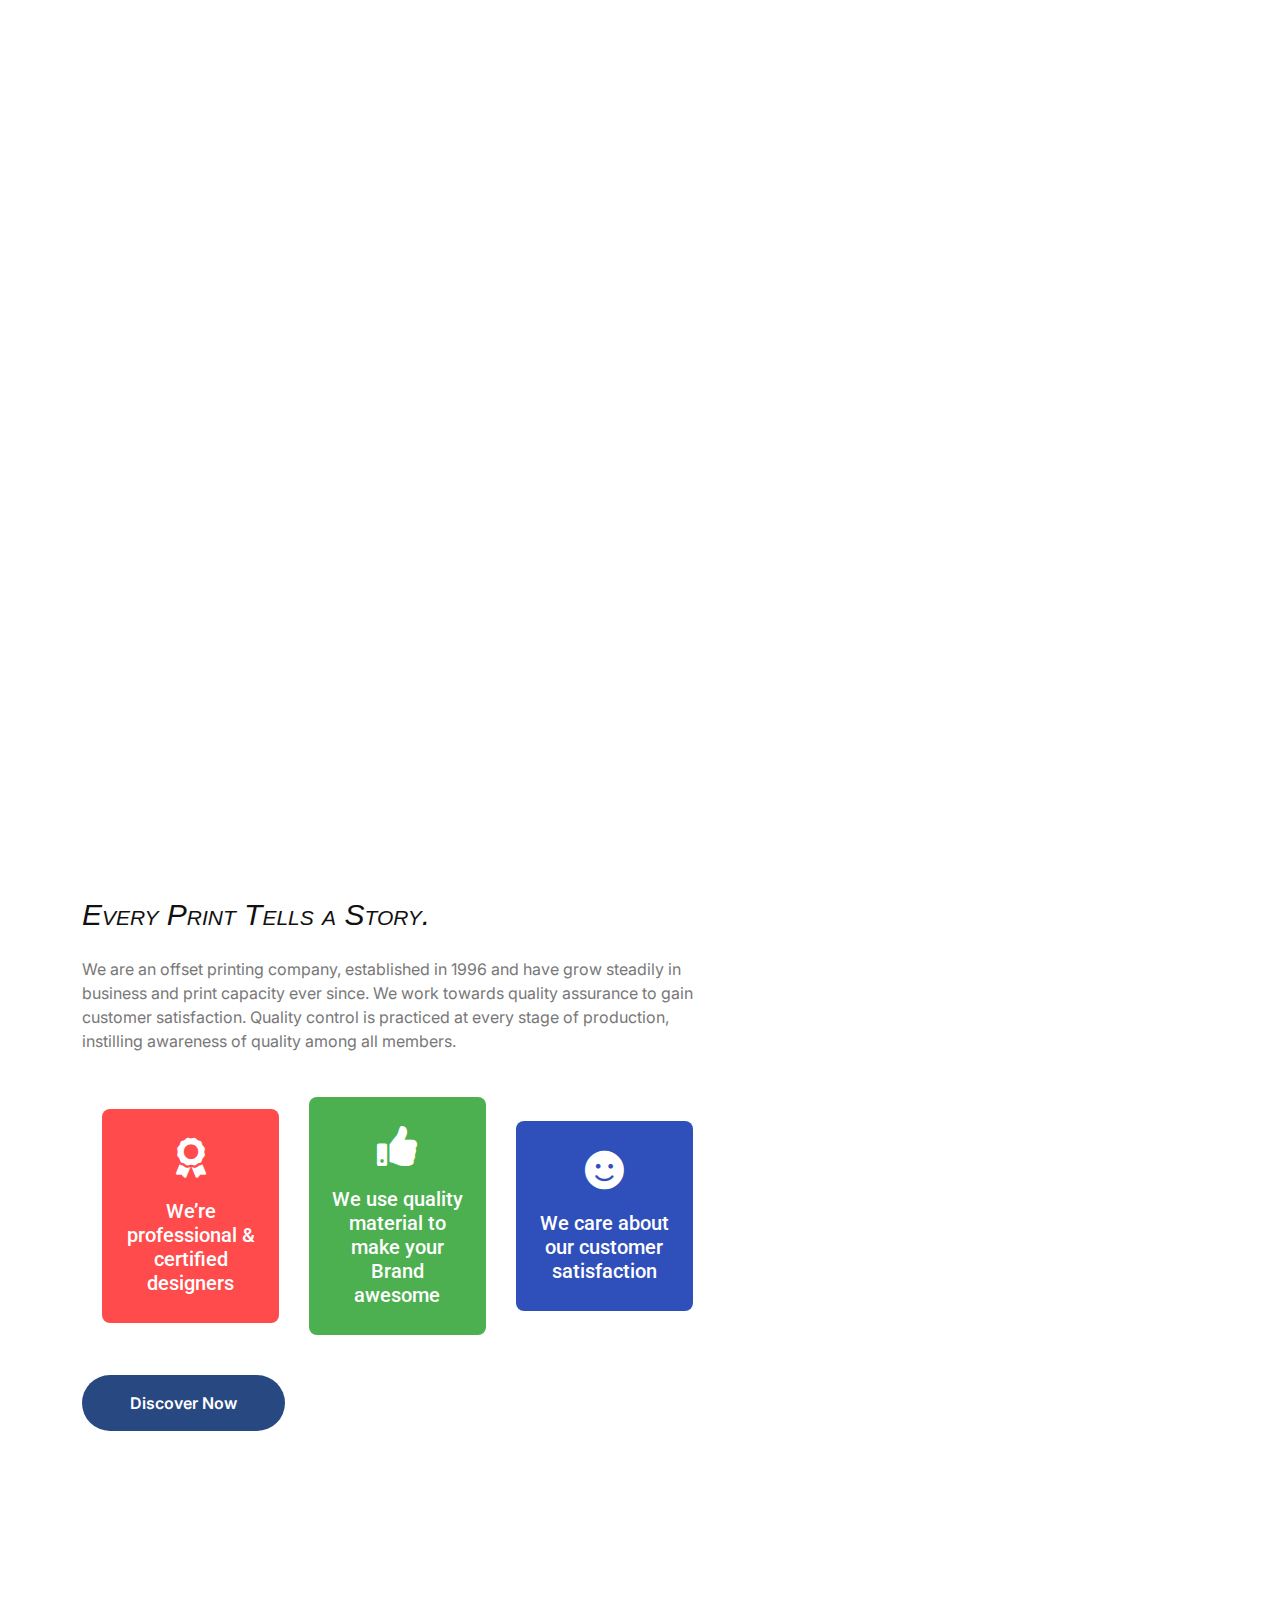
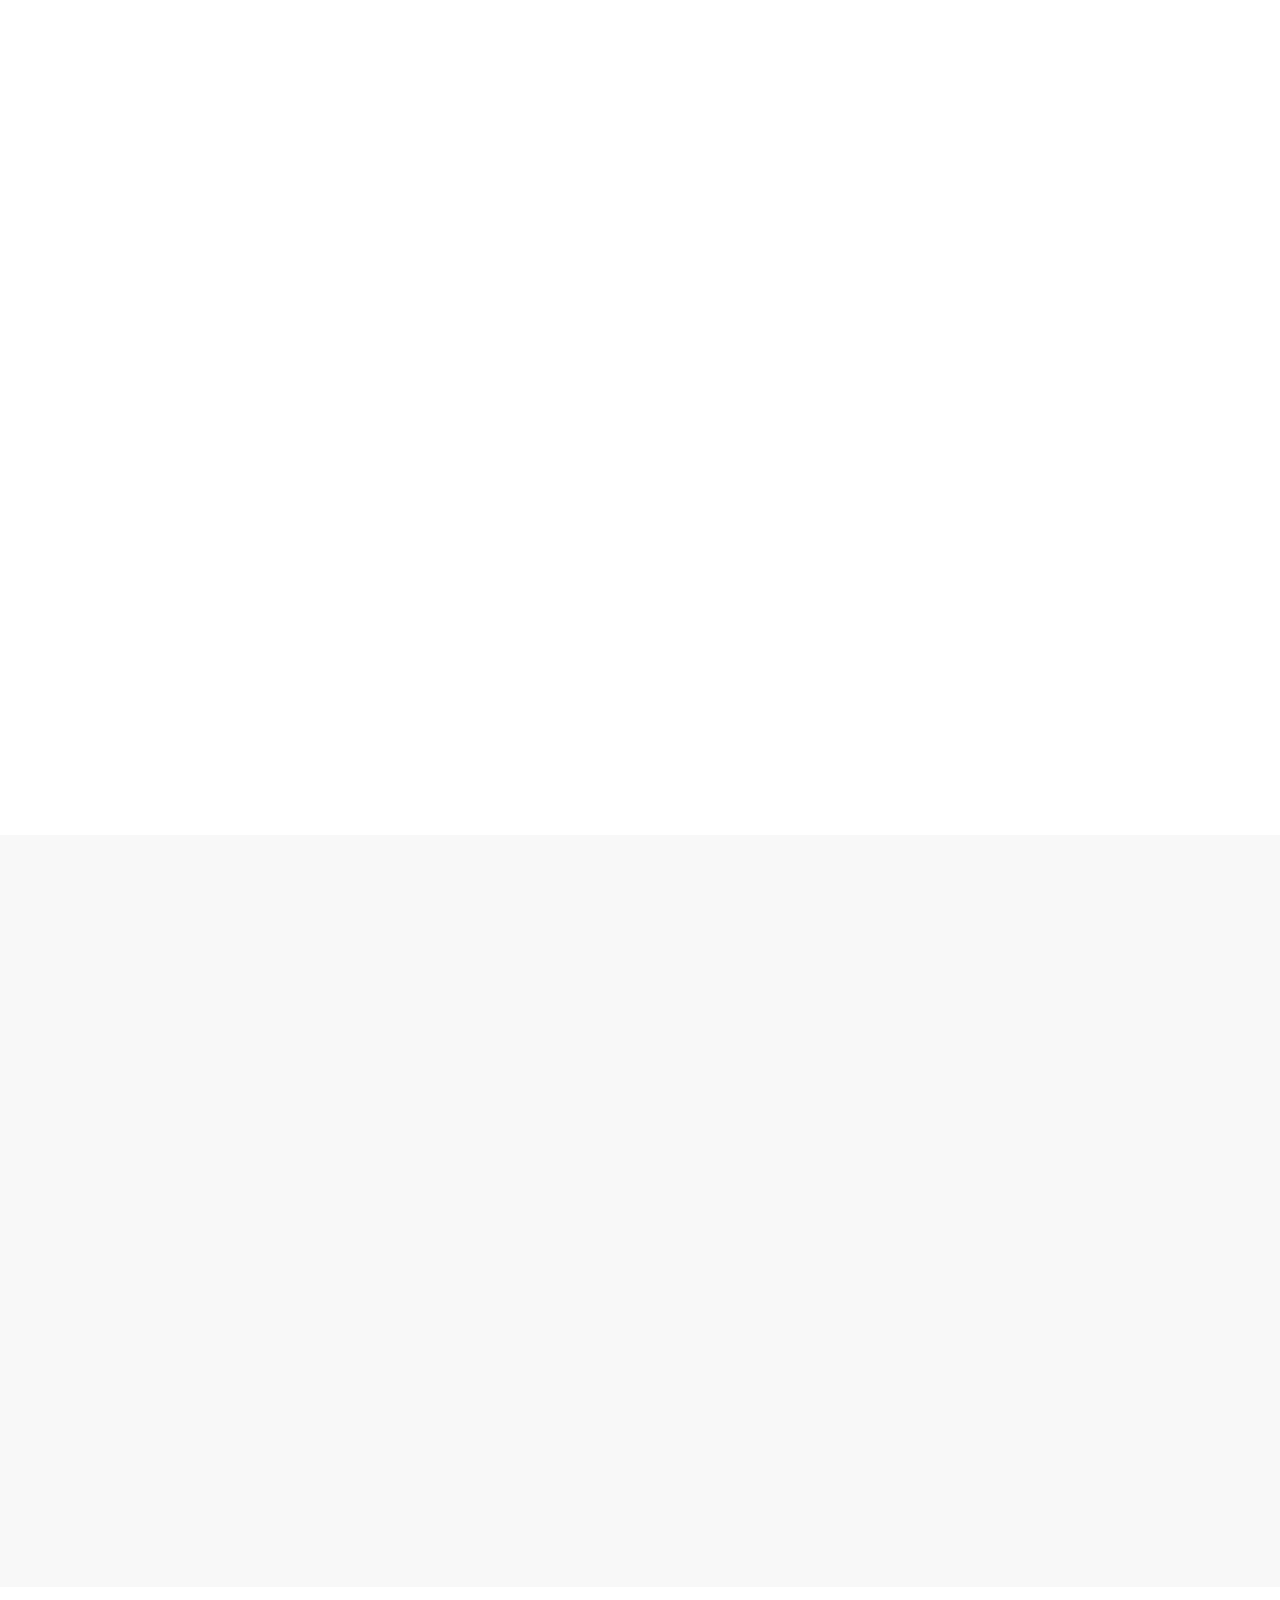
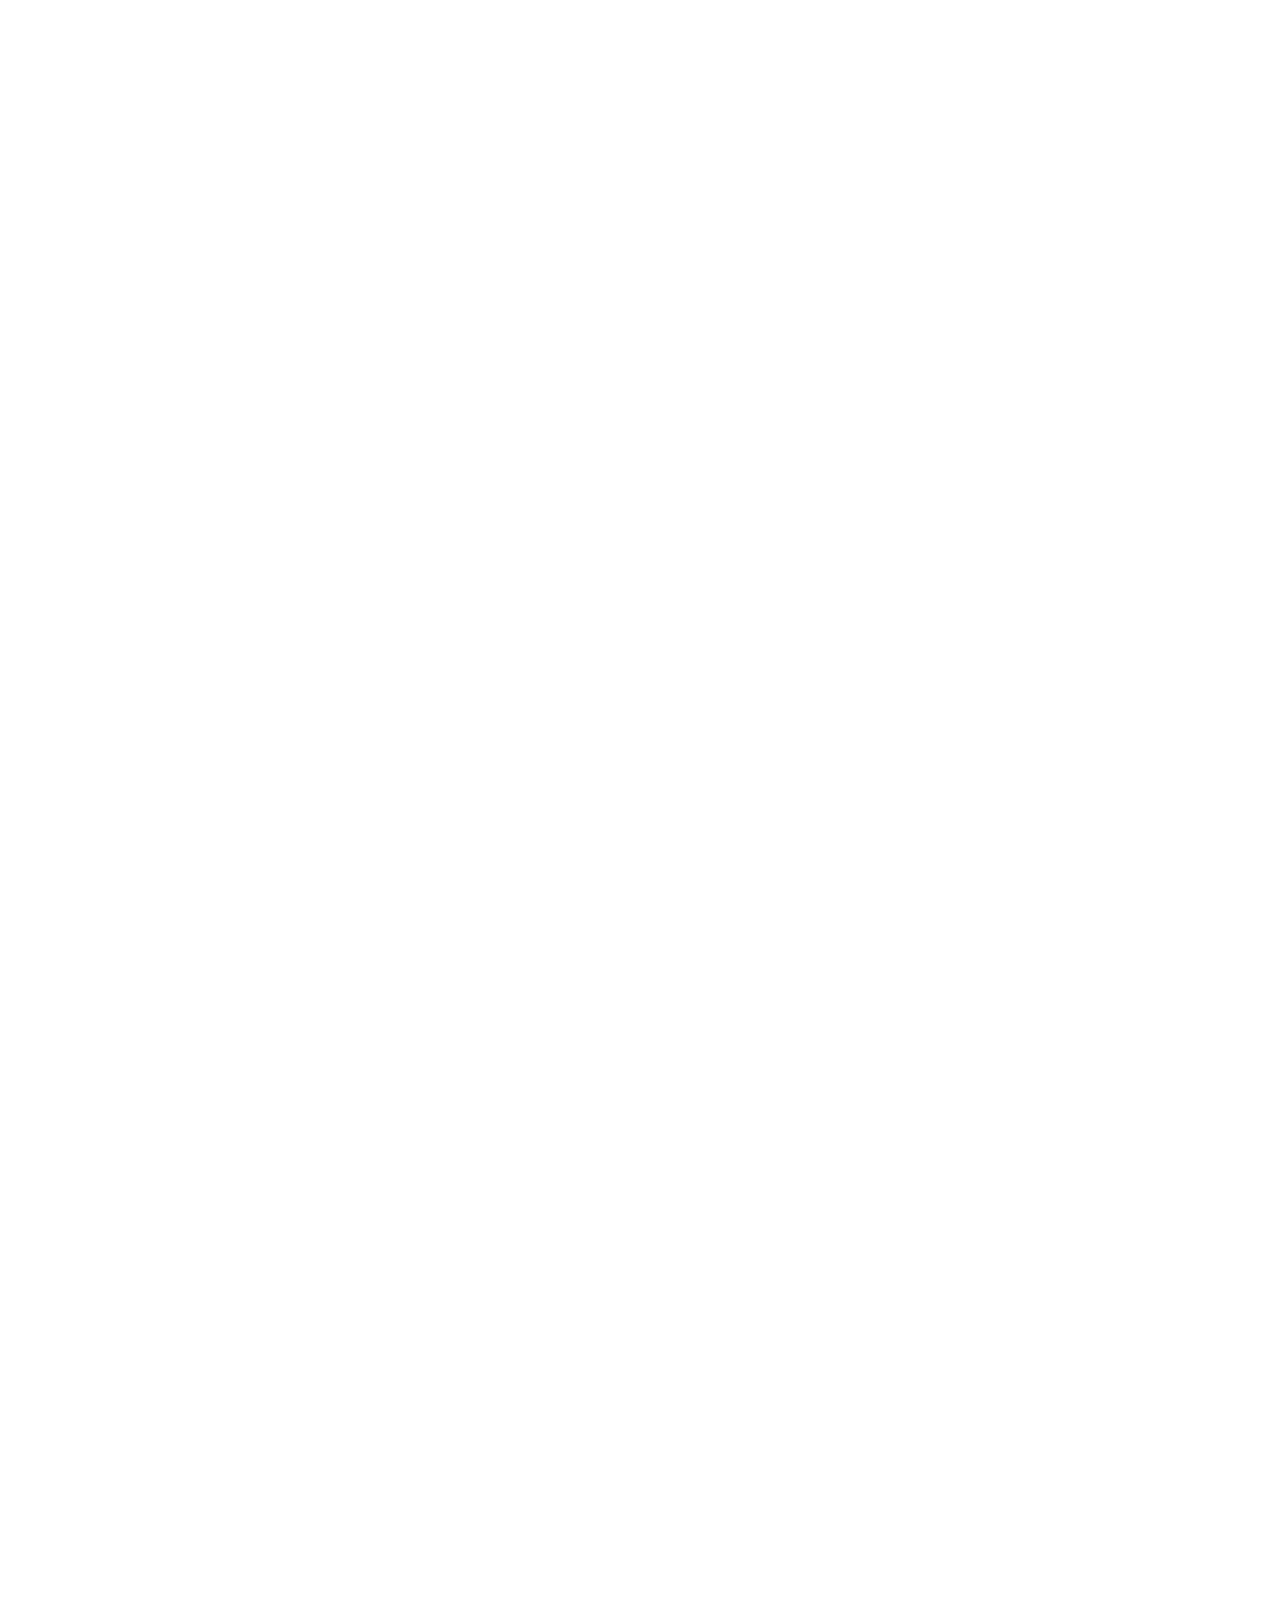
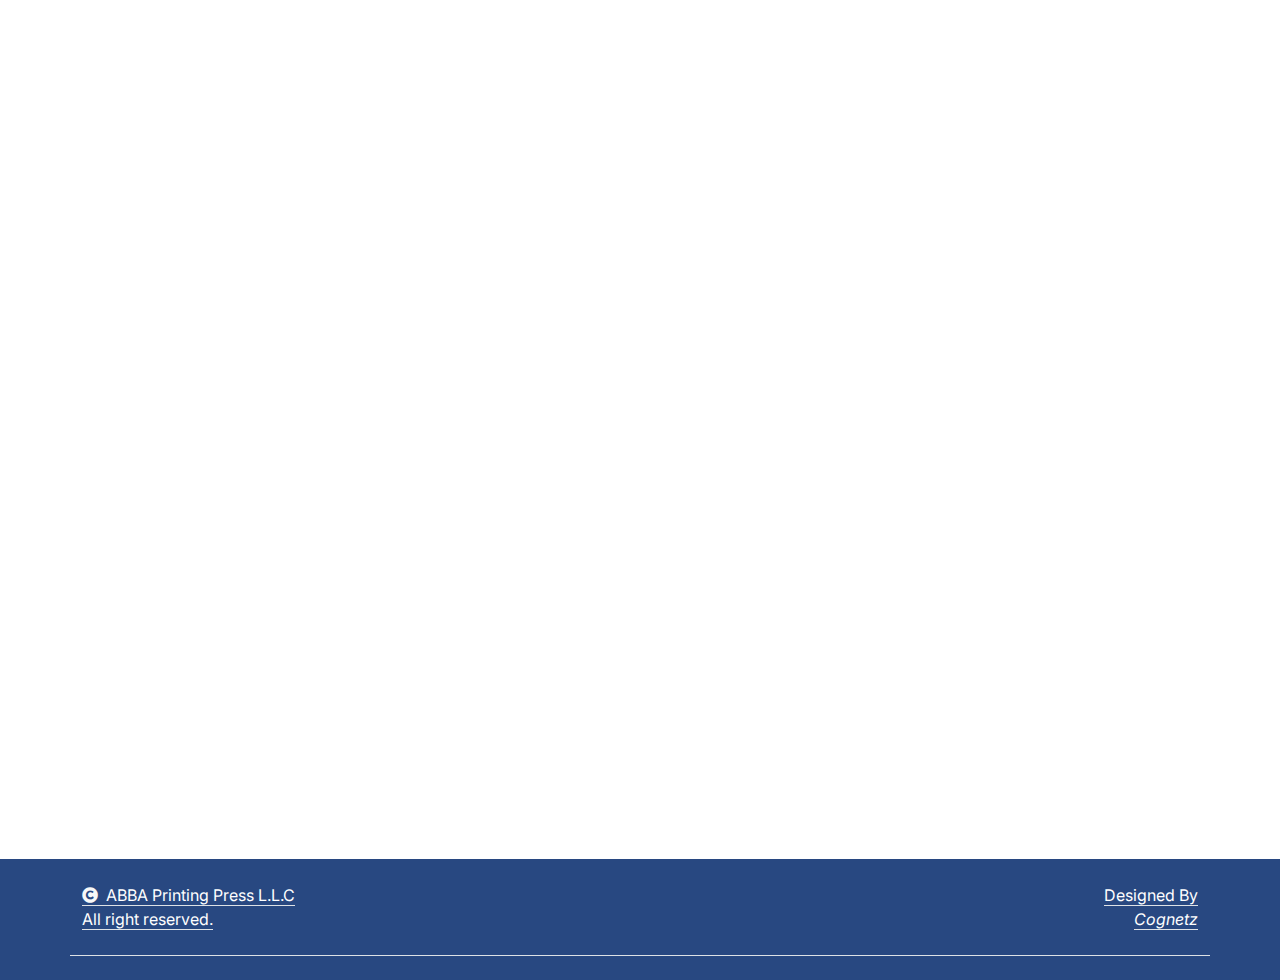
==== commit 7fd4bc1a: "final1commit" ====
--- a/index.html
+++ b/index.html
@@ -194,13 +194,23 @@
         </div>
         <!-- Spinner End -->
          <!-- Preloader -->
-         <div id="preloader" class="preloader">
+      <div id="preloader" class="preloader">  
+      <div class="curtain left"></div>
+      <div class="curtain right"></div>
+      <div class="preloader-content">
+        
+         <img id="preloader-image" src="img/logo pre.jpg" alt="Loading..." style="max-width:90%; height:400px;">
+    </div>
+</div>
+
+    
+         <!-- <div id="preloader" class="preloader">
             <div class="curtain left"></div>
             <div class="curtain right"></div>
             <div class="preloader-content">
-                <h1 id="typing-text"></h1> <!-- The text to be typed -->
-            </div>
-        </div>
+                <h1 id="typing-text"></h1> 
+            </div>
+        </div> -->
 
         <!-- Topbar Start -->
         <div class="container-fluid topbar bg-light px-5 d-none d-lg-block text-lg-end ">
@@ -264,7 +274,7 @@
                                 <div class="col-lg-0 col-xl-5"></div>
                                 <div class="col-xl-7 animated fadeInLeft">
                                     <div class="text-sm-center text-md-end">
-                                        <h4 class="text-primary text-uppercase fw-bold mb-4">Welcome To ABBA Printing Press L.L.C</h4>
+                                        <h4 class="text-primary text-uppercase fw-bold mb-4" style="color: white !important;"> ABBA Printing Press L.L.C</h4>
                                         <h1 class="display-4 text-uppercase text-white mb-4" style="font-size:25px; font-family:'Franklin Gothic Medium', 'Arial Narrow', Arial, sans-serif; font-style: oblique; font-weight: 200; color:#284881 ;" >Where ideas come to life, ink meets paper, and your vision becomes reality</h1>
                                         <!-- <p class="mb-5 fs-5">Lorem Ipsum is simply dummy text of the printing and typesetting industry. Lorem Ipsum has been the industry's standard dummy... 
                                         </p> -->
@@ -294,7 +304,7 @@
                             <div class="row g-5">
                                 <div class="col-12 animated fadeInUp">
                                     <div class="text-center">
-                                        <h4 class="text-primary text-uppercase fw-bold mb-4">Welcome To ABBA Printing Press L.L.C</h4>
+                                        <h4 class="text-primary text-uppercase fw-bold mb-4" style="color: white !important;">ABBA Printing Press L.L.C</h4>
                                         <h1 class="display-4 text-uppercase text-white mb-4" style="font-size:25px; font-style: oblique; font-weight: 200; font-family:'Franklin Gothic Medium', 'Arial Narrow', Arial, sans-serif;">Where Ideas Take Shape and Words Come to Life—Your Vision, Our Print.</h1>
                                        
                                         <div class="d-flex justify-content-center flex-shrink-0 mb-4">
@@ -401,7 +411,7 @@
                     <h4 class="text-primary" style="font-size: 40px;">Our Services</h4>
                     <h1 class="display-5 mb-4" style="font-family: 'Lucida Sans', 'Lucida Sans Regular', 'Lucida Grande', 'Lucida Sans Unicode', Geneva, Verdana, sans-serif; font-size:30px; font-style: italic; font-variant: small-caps; font-weight: 100;">Transform Your Ideas into Print: Exceptional Printing Services</h1>
                     <p class="mb-0">At ABBA Printing Press, we turn your creative concepts into stunning printed materials with precision and quality. Whether you need high-impact business cards, eye-catching marketing materials, or custom-designed invitations, our state-of-the-art printing solutions ensure your vision is realized with clarity and vibrancy
-                    <br><span style="font-style: italic; color:#0028AF;font-size: large;">Explore our services and discover how we can help make a lasting impression for your brand</span>
+                    <br><span style="font-style: italic; color:#284881;font-size: large;">Explore our services and discover how we can help make a lasting impression for your brand</span>
                     
                     </p>
                    
@@ -414,7 +424,7 @@
                             <img src="img/ser1.jpg" class="img-fluid w-100 rounded" alt="" style="height: 250px;">
                         </div>
 
-                        <a href="#" class="h4 d-inline-block mb-3" style="color: #0028AF;"> Premium Business Cards</a>
+                        <a href="#" class="h4 d-inline-block mb-3" style="color:#284881 ;"> Premium Business Cards</a>
                         <p class="mb-4">Create a lasting first impression with high-quality business cards designed to reflect your brand’s identity.
                         </p> 
                         
@@ -424,7 +434,7 @@
                             <img src="img/ser2.jpg" class="img-fluid w-100 rounded" alt="" style="height: 250px;">
                         </div>
 
-                        <a href="#" class="h4 d-inline-block mb-3" style="color:#0028AF;">Logo Design</a>
+                        <a href="#" class="h4 d-inline-block mb-3" style="color:#284881;">Logo Design</a>
                         <p class="mb-4">Get a professional logo that represents your business and sets you apart from the competition.
                         </p> 
                         
@@ -434,7 +444,7 @@
                             <img src="img/ser3.jpg" class="img-fluid w-100 rounded" alt="" style="height: 250px;">
                         </div>
 
-                        <a href="#" class="h4 d-inline-block mb-3" style="color:#0028AF ;">Postcards</a>
+                        <a href="#" class="h4 d-inline-block mb-3" style="color:#284881 ;">Postcards</a>
                         <p class="mb-4">Perfect for direct mail campaigns, our postcards are designed to grab attention and deliver your message effectively.
                         </p> 
                         
@@ -444,7 +454,7 @@
                             <img src="img/ser4.jpeg" class="img-fluid w-100 rounded" alt="" style="height: 250px;">
                         </div>
 
-                        <a href="#" class="h4 d-inline-block mb-3" style="color:#0028AF;">Flyers</a>
+                        <a href="#" class="h4 d-inline-block mb-3" style="color:#284881;">Flyers</a>
                         <p class="mb-4">Promote your business or event with eye-catching flyers that communicate your message clearly.
                         </p> 
                         
@@ -454,7 +464,7 @@
                             <img src="img/ser5.jpg" class="img-fluid w-100 rounded" alt="" style="height: 250px;">
                         </div>
 
-                        <a href="#" class="h4 d-inline-block mb-3" style="color: #0028AF;">Calendars</a>
+                        <a href="#" class="h4 d-inline-block mb-3" style="color:#284881;">Calendars</a>
                         <p class="mb-4">Custom calendars that keep your brand in front of customers all year round,and reminder of your business.
                         </p> 
                         
@@ -464,7 +474,7 @@
                             <img src="img/ser6.jpeg" class="img-fluid w-100 rounded" alt="" style="height: 250px;">
                         </div>
 
-                        <a href="#" class="h4 d-inline-block mb-3" style="color: #0028AF;">Leaflets</a>
+                        <a href="#" class="h4 d-inline-block mb-3" style="color:#284881 ;">Leaflets</a>
                         <p class="mb-4">Simple yet effective marketing tools, leaflets provide information in a concise and attractive format.
                         </p> 
                         
@@ -474,7 +484,7 @@
                             <img src="img/ser7.jpeg" class="img-fluid w-100 rounded" alt="" style="height: 250px;">
                         </div>
 
-                        <a href="#" class="h4 d-inline-block mb-3" style="color:#0028AF;">Magazines</a>
+                        <a href="#" class="h4 d-inline-block mb-3" style="color:#284881;">Magazines</a>
                         <p class="mb-4">Showcase your products or services in a professionally designed magazine tailored to your audience.
                         </p> 
                         
@@ -484,7 +494,7 @@
                             <img src="img/ser8.jpg" class="img-fluid w-100 rounded" alt="" style="height: 250px;">
                         </div>
 
-                        <a href="#" class="h4 d-inline-block mb-3" style="color:#0028AF;">Booklets</a>
+                        <a href="#" class="h4 d-inline-block mb-3" style="color:#284881;">Booklets</a>
                         <p class="mb-4">Provide detailed information about your business with well-designed booklets that engage your readers.
                         </p> 
                         
@@ -1085,7 +1095,7 @@
                     <div class="col-md-6 col-lg-6 col-xl-4">
                         <div class="footer-item">
                             <a href="index.html" class="p-0">
-                                <h4 class="text-white"><i></i>ABBA Printing Press L.L.C</h4>
+                                <h4 class="" style="color: #284881 ;"><i></i>ABBA Printing Press L.L.C</h4>
                                 <!-- <img src="img/logo.png" alt="Logo"> -->
                             </a>
                             <p class="mb-4">Powered by ABBA Printing Press – Delivering Quality Print and Digital Solutions Since 1996.</p>
@@ -1111,13 +1121,14 @@
                     </div>
                     <div class="col-md-6 col-lg-6 col-xl-4">
                         <div class="footer-item">
-                            <h4 class="text-white mb-4">Quick Links</h4>
-                            <a href="home.html"><i class="fas fa-angle-right me-2"></i>Home</a>
+                            <h4 class=" mb-4" style="color: #284881 ;">Quick Links</h4>
+                            <a href="home.html"><i class="fas fa-angle-right me-2"></i> Home</a>
                             <a href="about.html"><i class="fas fa-angle-right me-2"></i> About Us </a>
                             <a href="services1.html"><i class="fas fa-angle-right me-2"></i> Services </a>
                             <a href="qualities.html"><i class="fas fa-angle-right me-2"></i> Quality</a>
                             <a href="clients.html"><i class="fas fa-angle-right me-2"></i> Clients</a>
                             <a href="contact.html"><i class="fas fa-angle-right me-2"></i> Contact us</a>
+                        
                         </div>
                     </div>
                     <!-- <div class="col-md-6 col-lg-6 col-xl-3">
@@ -1133,20 +1144,20 @@
                     </div> -->
                     <div class="col-md-6 col-lg-6 col-xl-4">
                         <div class="footer-item">
-                            <h4 class="text-white mb-4">Contact Info</h4>
+                            <h4 class=" mb-4" style="color:#284881  ;">Contact Info</h4>
                             <div class="d-flex align-items-center">
                                 <i class="fas fa-map-marker-alt text-primary me-3"></i>
-                                <p class="text-white mb-0">ABBA Printing Press L.L.C<br>
+                                <p class="mb-0">ABBA Printing Press L.L.C<br>
                                     P.O Box 44391<br>
                                     Sharjah, UAE</p>
                             </div>
                             <div class="d-flex align-items-center">
                                 <i class="fas fa-envelope text-primary me-3"></i>
-                                <p class="text-white mb-0">info@abbaprinting.net</p>
+                                <p class=" mb-0">info@abbaprinting.net</p>
                             </div>
                             <div class="d-flex align-items-center">
                                 <i class="fa fa-phone-alt text-primary me-3"></i>
-                                <p class="text-white mb-0">+971508087746  <br>
+                                <p class="mb-0">+971508087746  <br>
                                     +971506318150</p>
                             </div>
                             <!-- <div class="d-flex align-items-center mb-4">
--- a/css/style.css
+++ b/css/style.css
@@ -2,8 +2,8 @@
 /*** Spinner Start ***/
 /*** Spinner ***/
 :root {
-    --bs-primary: #0028AF; /* Updated primary color to blue */
-    --bs-dark: #00163b;
+    --bs-primary:#284881 ; /* Updated primary color to blue */
+    --bs-dark:rgb(15, 4, 4);
     --bs-white: #ffffff;
     --bs-light: #f8f9fa;
 }
@@ -22,7 +22,7 @@
 }
 /*** Spinner End ***/
 
-/* Preloader wrapper */
+/* Preloader container styling */
 #preloader {
     position: fixed;
     top: 0;
@@ -81,16 +81,40 @@
 }
 .hide-preloader .preloader-content {
     opacity: 0; /* Fade out text when preloader hides */
-}
-
-#typing-text {
-    font-size: 4rem;
-    font-family: 'Franklin Gothic Medium', 'Arial Narrow', Arial, sans-serif;
-    font-style: italic;
-    color: black; /* Change text color */
-}
-
-
+    transition: opacity .1s ease; /* Slow down fade-out when hiding preloader */
+}
+
+
+/* Animation for image */
+#preloader-image {
+    opacity: 0; /* Initially hidden */
+    transform: scale(0.9); /* Start slightly smaller */
+    animation: fadeInUp 2.5s ease forwards, pulse 2s infinite ease-in-out 3s; /* Combination of fade-in, scale, and pulse */
+    filter: drop-shadow(0 0 10px rgba(0, 0, 0, 0.3)); /* Add a subtle shadow effect */
+    border-radius: 15px; /* Rounded corners for a smoother feel */
+}
+
+/* Keyframes for fade-in and upward motion */
+@keyframes fadeInUp {
+    0% {
+        opacity: 0;
+        transform: scale(0.9) translateY(30px); /* Start smaller and slightly below */
+    }
+    100% {
+        opacity: 1;
+        transform: scale(1) translateY(0); /* End at normal size and position */
+    }
+}
+
+/* Pulse animation for subtle zoom effect */
+@keyframes pulse {
+    0%, 100% {
+        transform: scale(1); /* Normal size */
+    }
+    50% {
+        transform: scale(1.7s); /* Slight zoom for pulse effect */
+    }
+}
 
 
 .back-to-top {
@@ -146,7 +170,7 @@
 
 .btn.btn-primary {
     color: #fff;
-    background-color:#0028AF ;
+    background-color:#284881 ;
     border: none;
 }
 
@@ -458,7 +482,7 @@
 
 /*** Single Page Hero Header Start ***/
 .text-primary {
-    color: #0028AF !important;
+    color: #284881 !important;
 }
 .bg-breadcrumb {
     position: relative;
@@ -953,7 +977,8 @@
 
 /*** Footer Start ***/
 .footer {
-    background: var(--bs-secondary);
+    background: var(--bs-light);
+    color: #284881  !important;
 }
 
 .footer .footer-item {
@@ -963,7 +988,7 @@
 
 .footer .footer-item a {
     line-height: 35px;
-    color: var(--bs-body);
+    color: var(--bs-primary);
     transition: 0.5s;
 }
 
@@ -981,7 +1006,7 @@
 }
 
 .footer .footer-item .footer-btn a:hover {
-    background: var(--bs-white);
+    background: var(--bs-primary);
 }
 
 .footer .footer-item .footer-btn a:hover i {
@@ -991,7 +1016,7 @@
 
 /*** copyright Start ***/
 .copyright {
-    background: var(--bs-dark);
+    background: var(--bs-primary);
 }
 /*** copyright end ***/
 
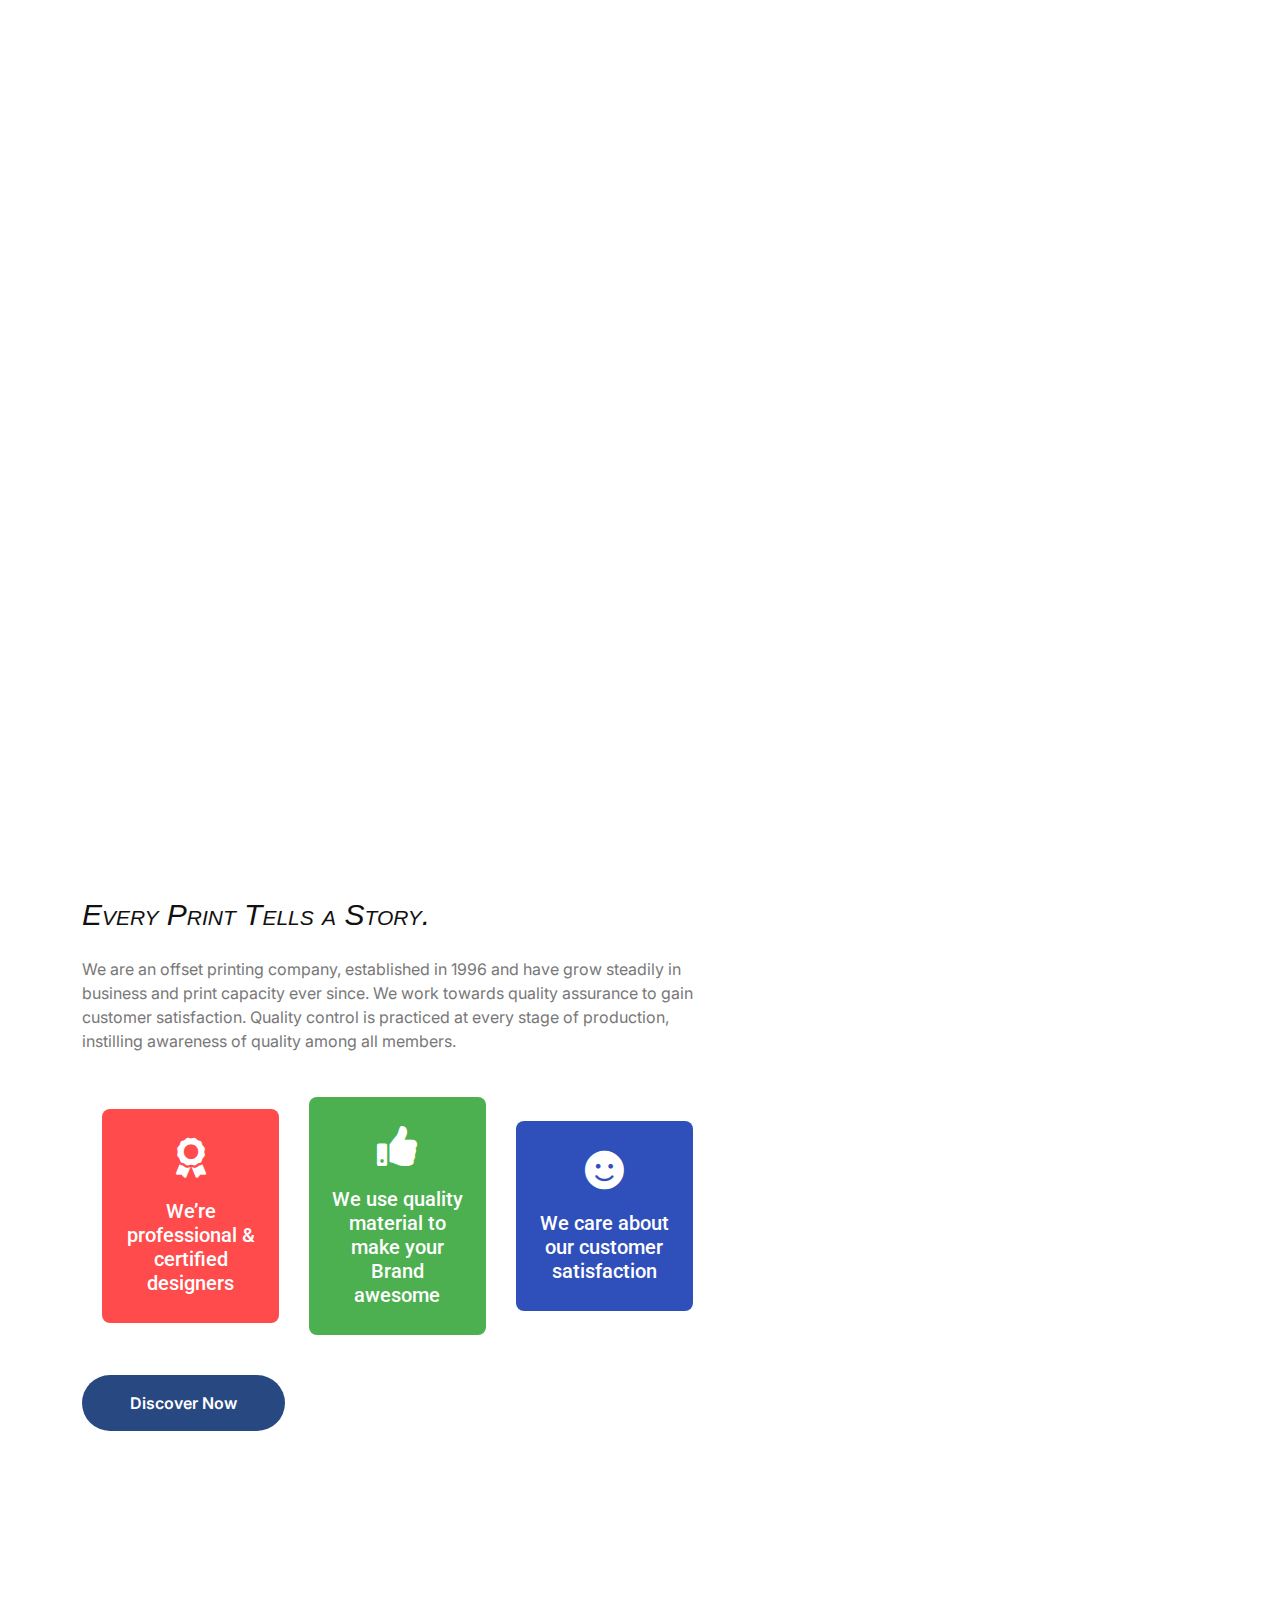
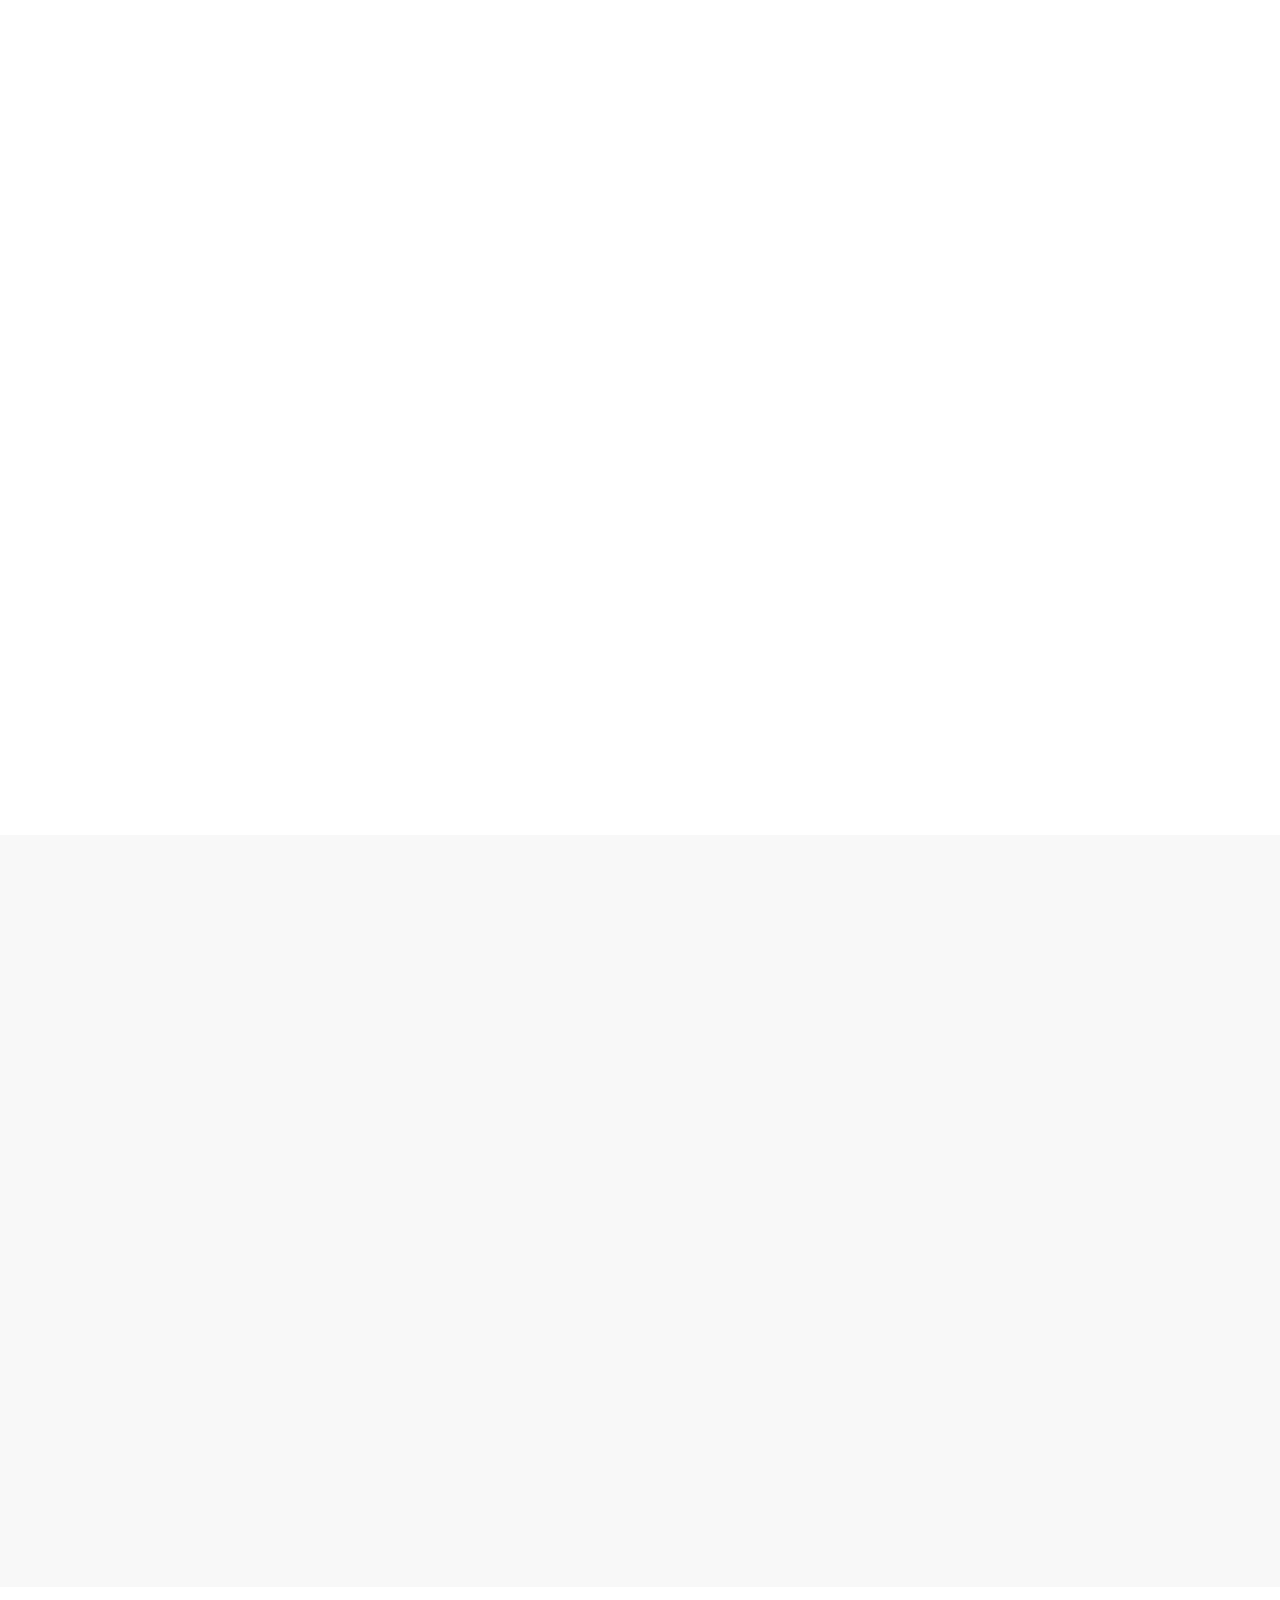
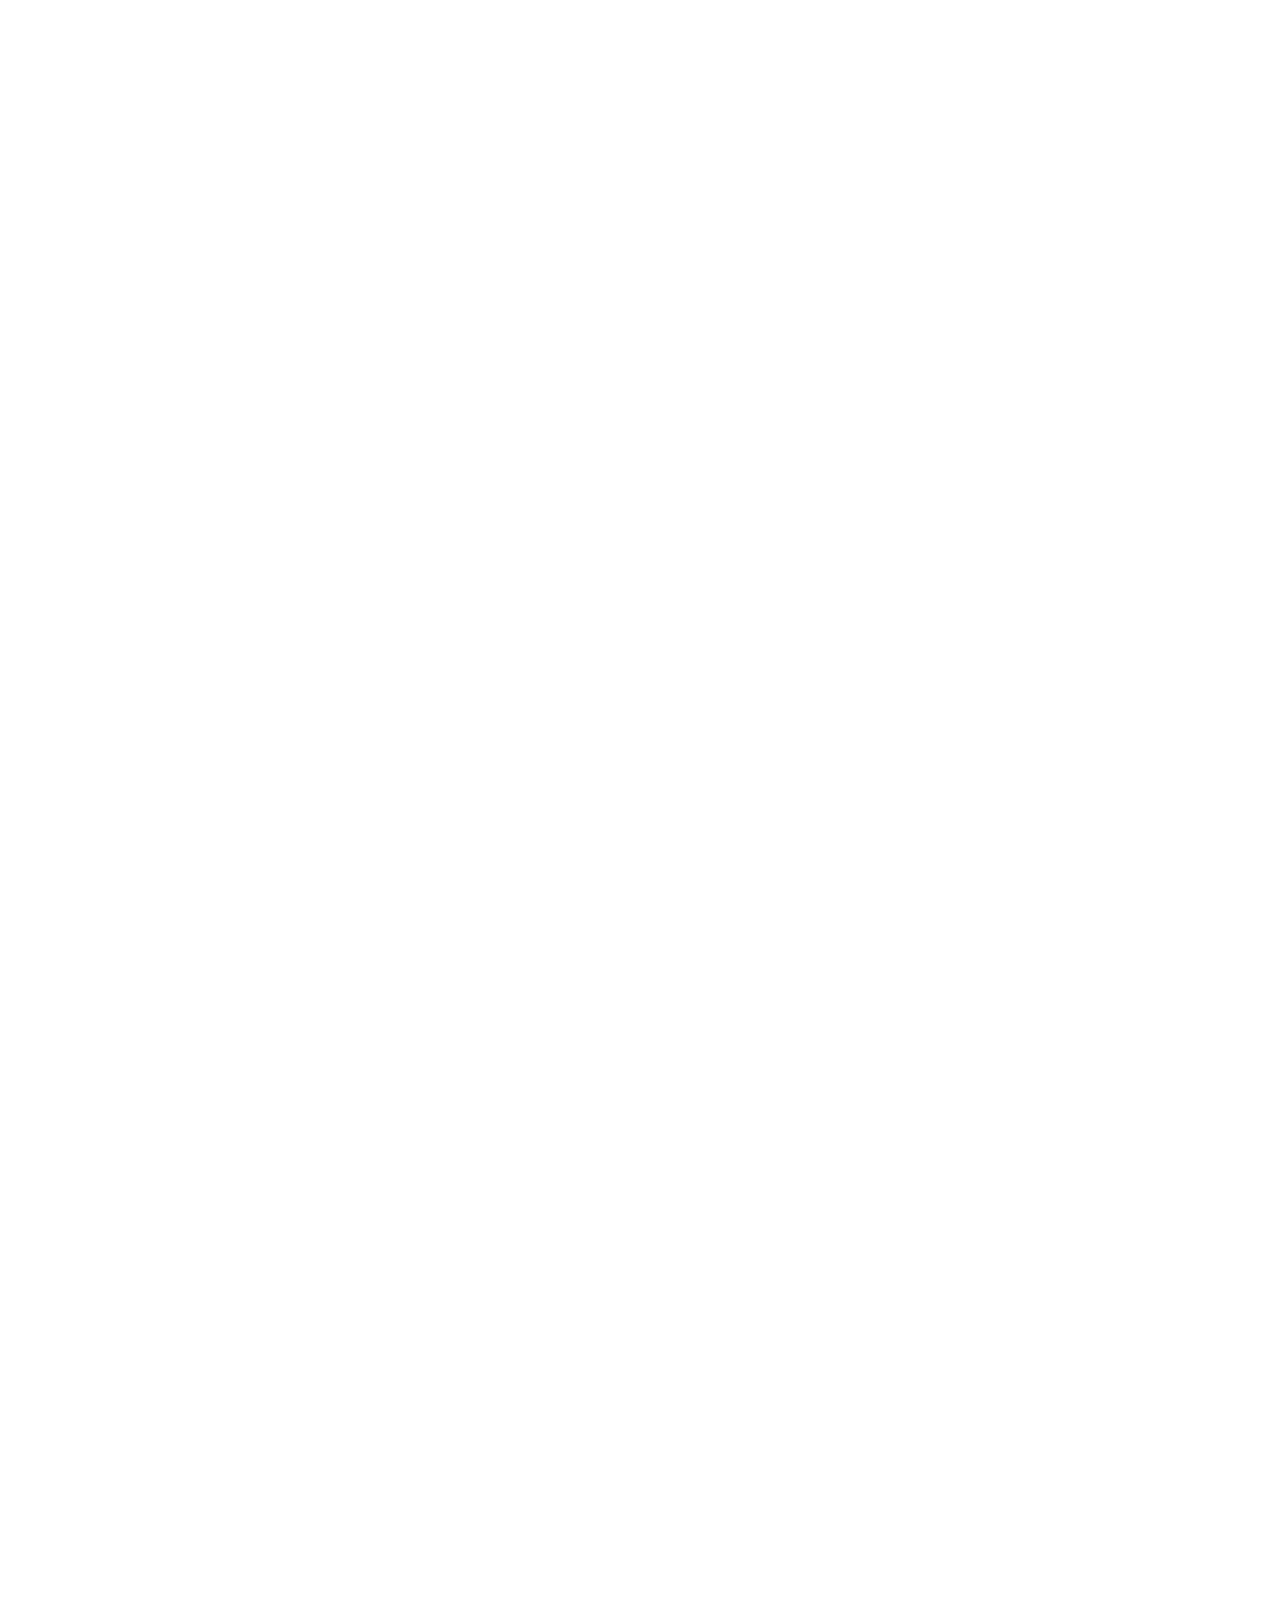
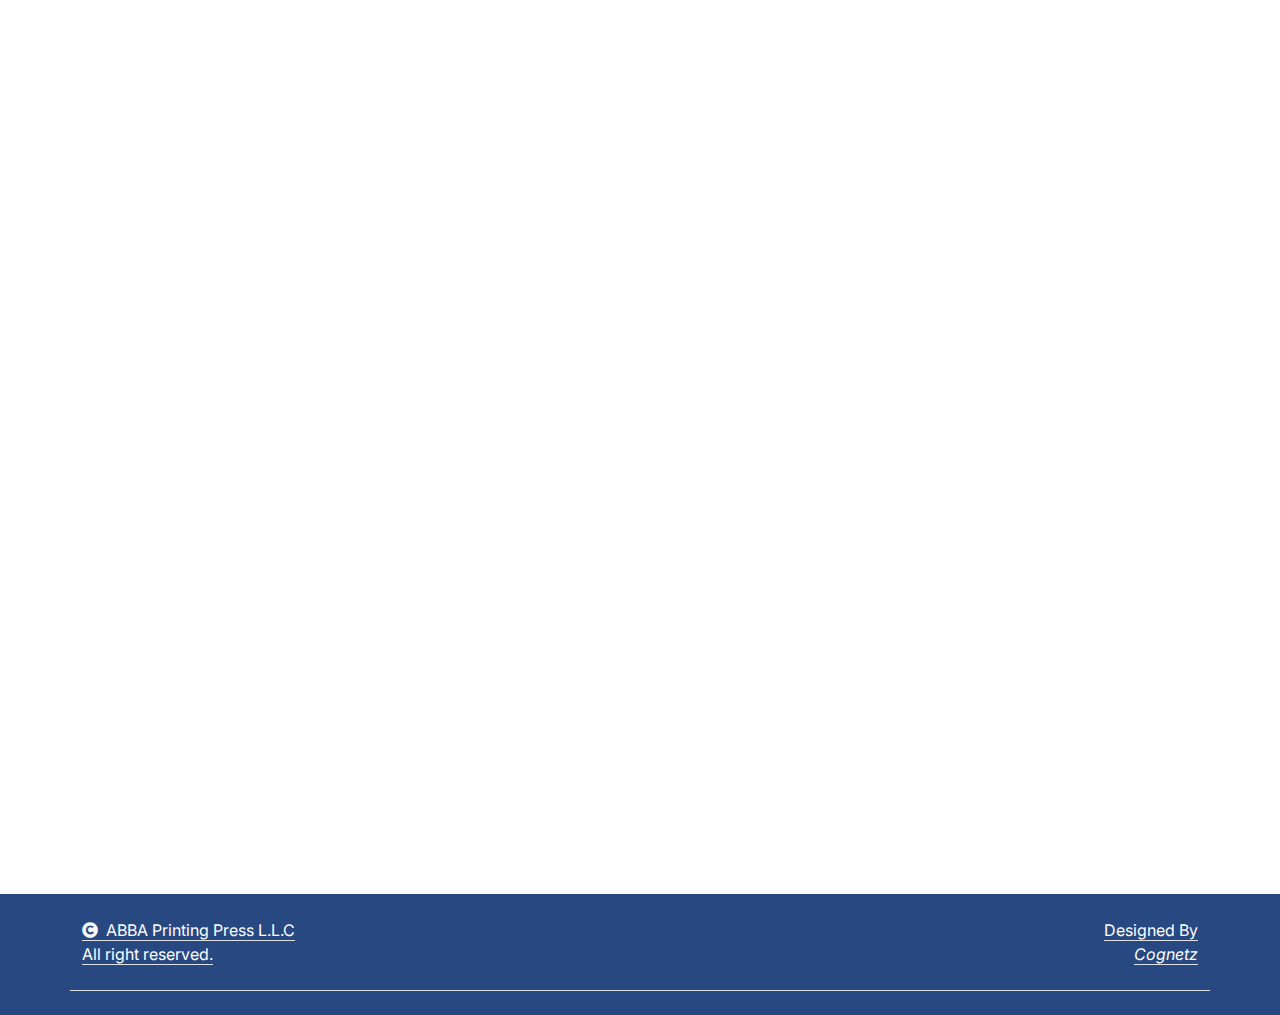
==== commit 7707626c: "lastfinal commit" ====
--- a/index.html
+++ b/index.html
@@ -199,7 +199,7 @@
       <div class="curtain right"></div>
       <div class="preloader-content">
         
-         <img id="preloader-image" src="img/logo pre.jpg" alt="Loading..." style="max-width:90%; height:400px;">
+         <img id="preloader-image" src="img/ABBA LOGO-01.png" alt="Loading..." style="max-width:100%; height:450px;">
     </div>
 </div>
 
@@ -1145,7 +1145,7 @@
                     <div class="col-md-6 col-lg-6 col-xl-4">
                         <div class="footer-item">
                             <h4 class=" mb-4" style="color:#284881  ;">Contact Info</h4>
-                            <div class="d-flex align-items-center">
+                            <div class="d-flex align-items-start">
                                 <i class="fas fa-map-marker-alt text-primary me-3"></i>
                                 <p class="mb-0">ABBA Printing Press L.L.C<br>
                                     P.O Box 44391<br>
@@ -1155,10 +1155,11 @@
                                 <i class="fas fa-envelope text-primary me-3"></i>
                                 <p class=" mb-0">info@abbaprinting.net</p>
                             </div>
-                            <div class="d-flex align-items-center">
+                            <div class="d-flex align-items-start">
                                 <i class="fa fa-phone-alt text-primary me-3"></i>
-                                <p class="mb-0">+971508087746  <br>
-                                    +971506318150</p>
+                                <p class="mb-0">Landline number: +971 6 535 0351<br>
+                                    Mobile Number : +971 50 631 8150<br>
+                                    +971 50 808 7746</p>
                             </div>
                             <!-- <div class="d-flex align-items-center mb-4">
                                 <i class="fab fa-firefox-browser text-primary me-3"></i>
--- a/css/style.css
+++ b/css/style.css
@@ -1020,4 +1020,7 @@
 }
 /*** copyright end ***/
 
-
+.d-flex.align-items-start i {
+    margin-top: 0.9rem; /* Adjust icon alignment */
+}
+
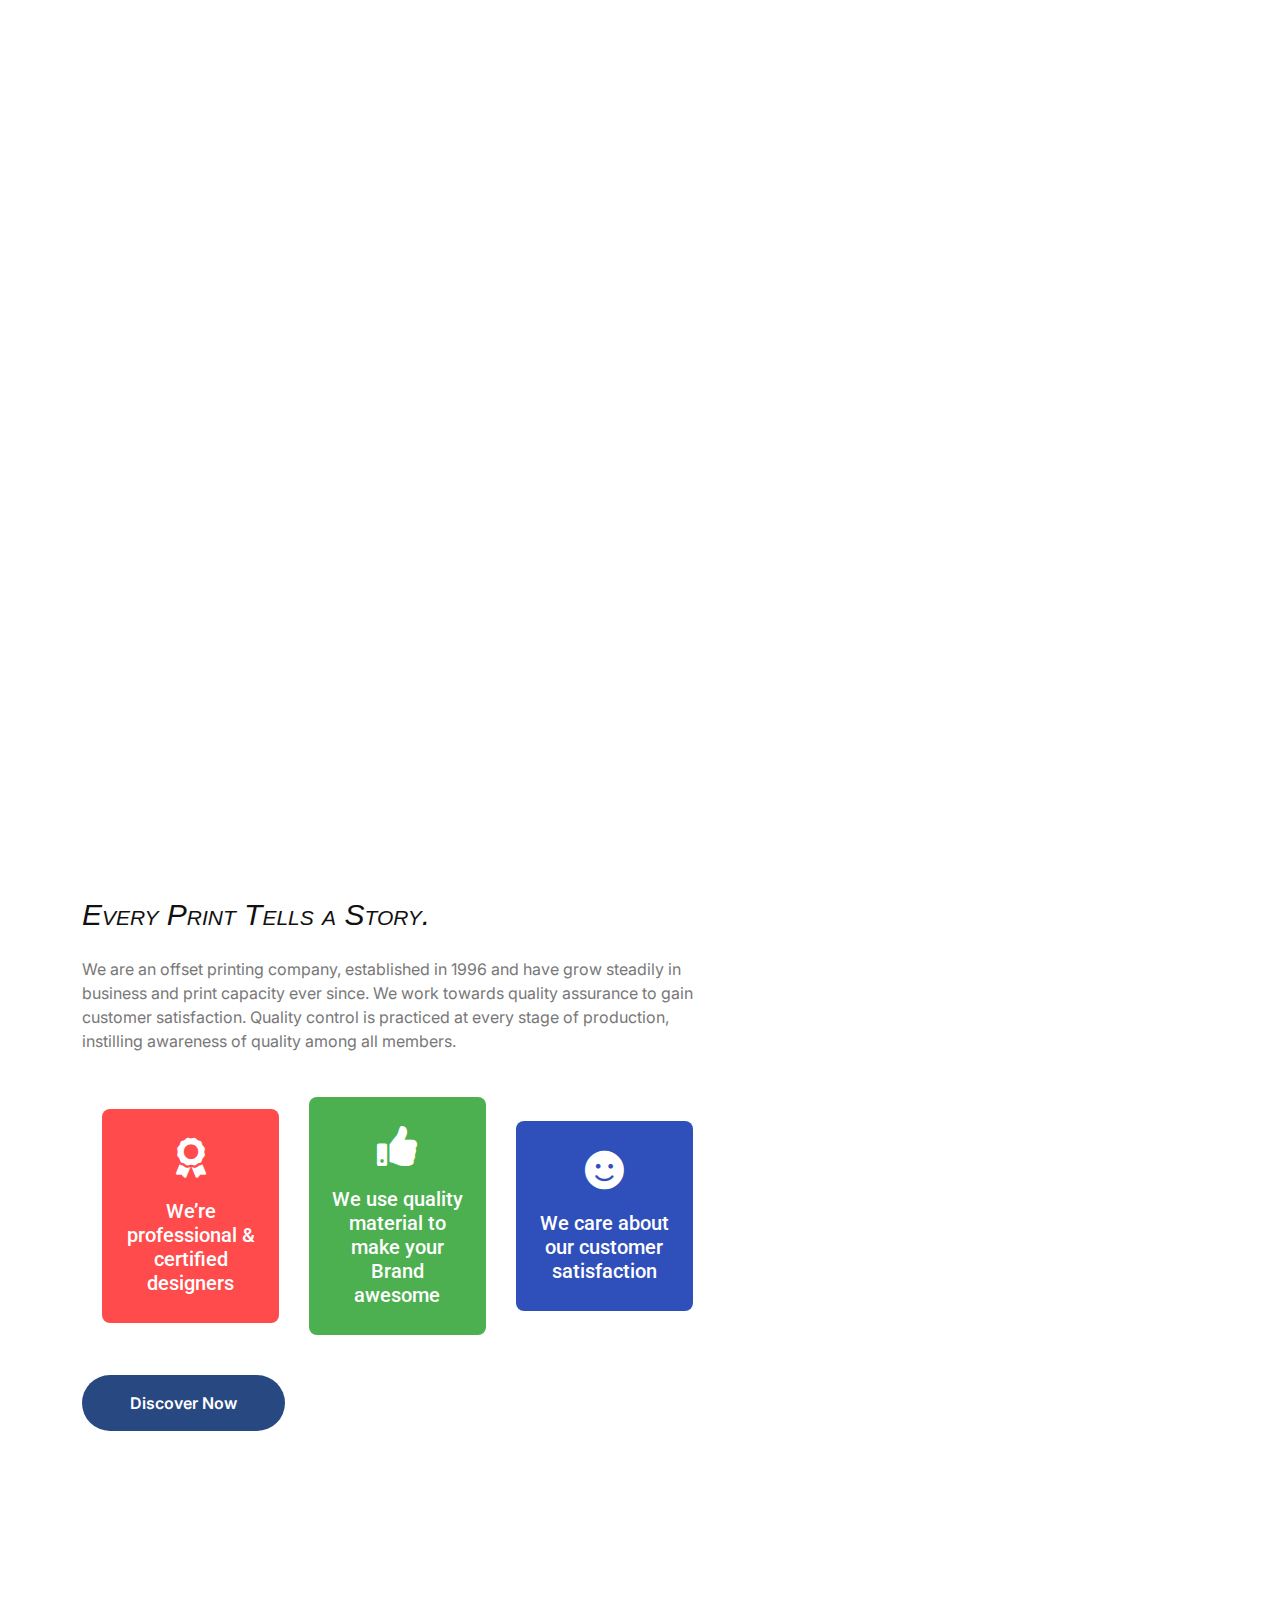
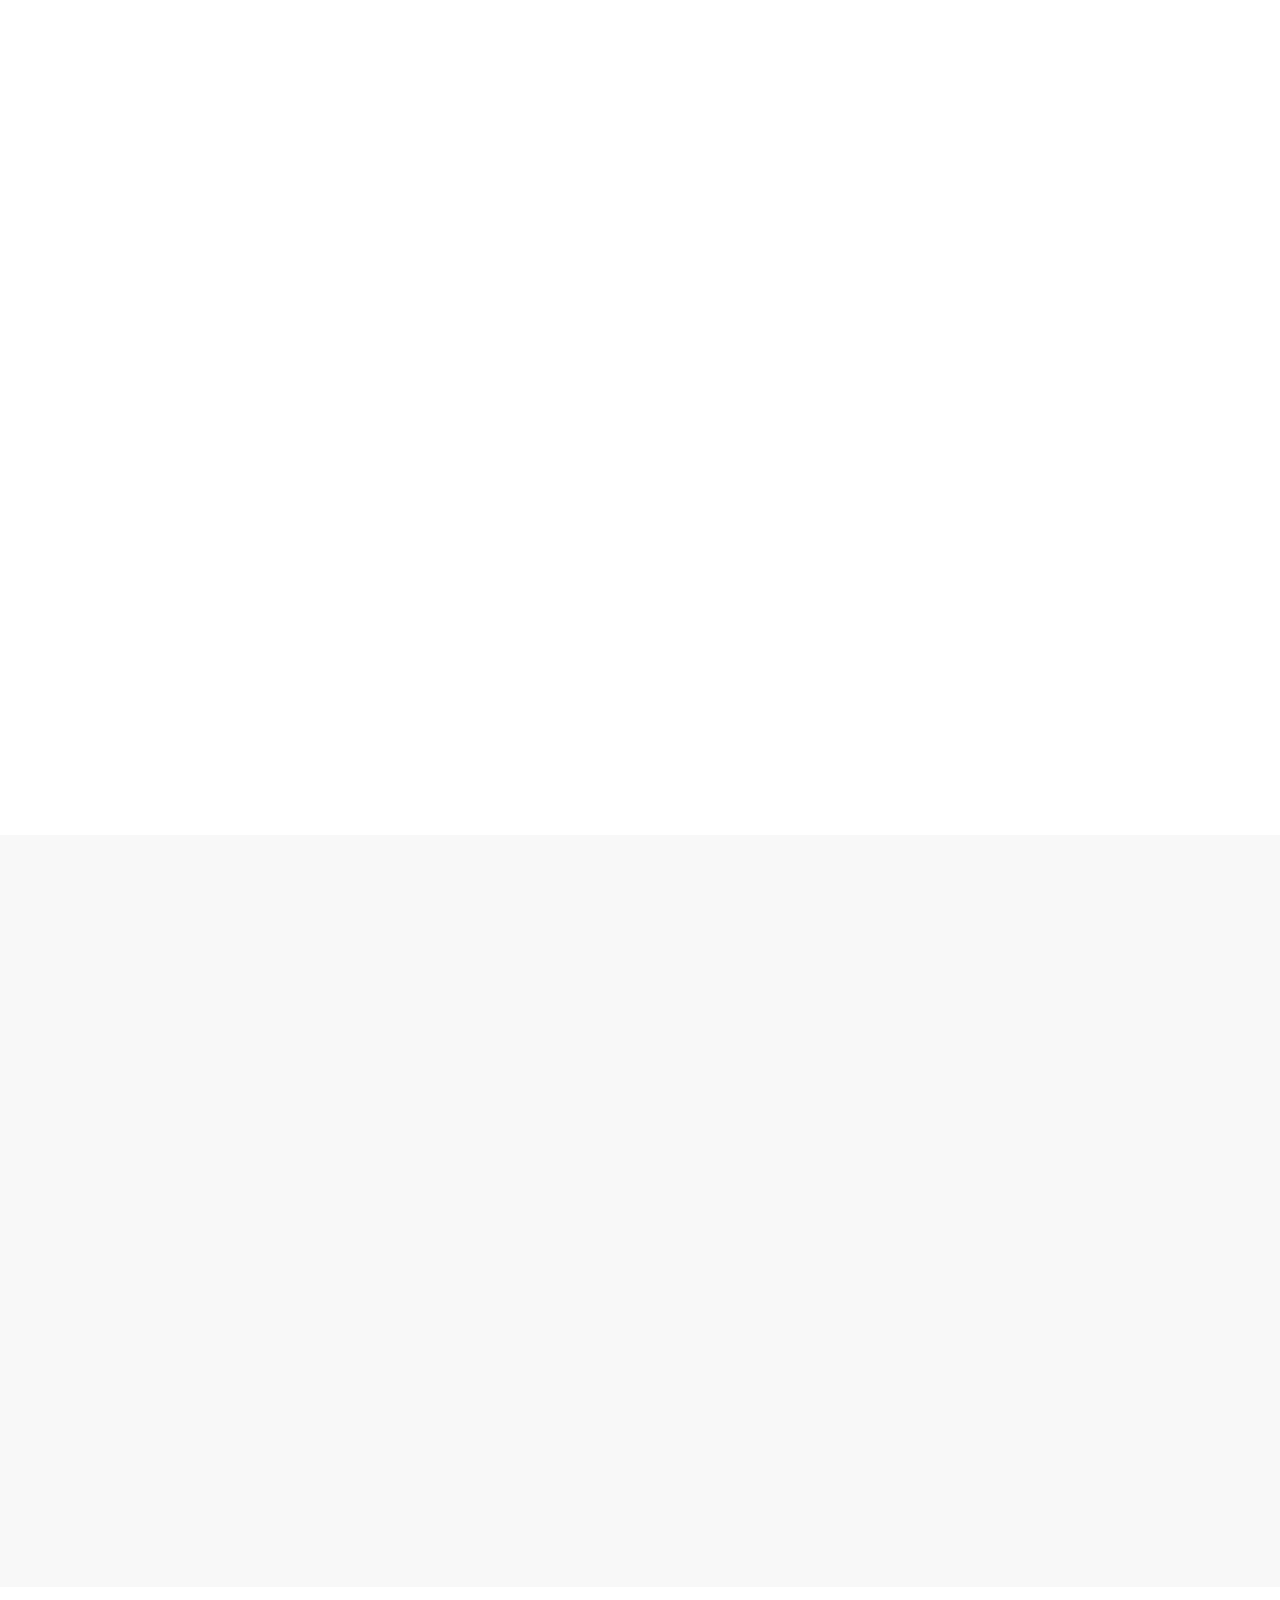
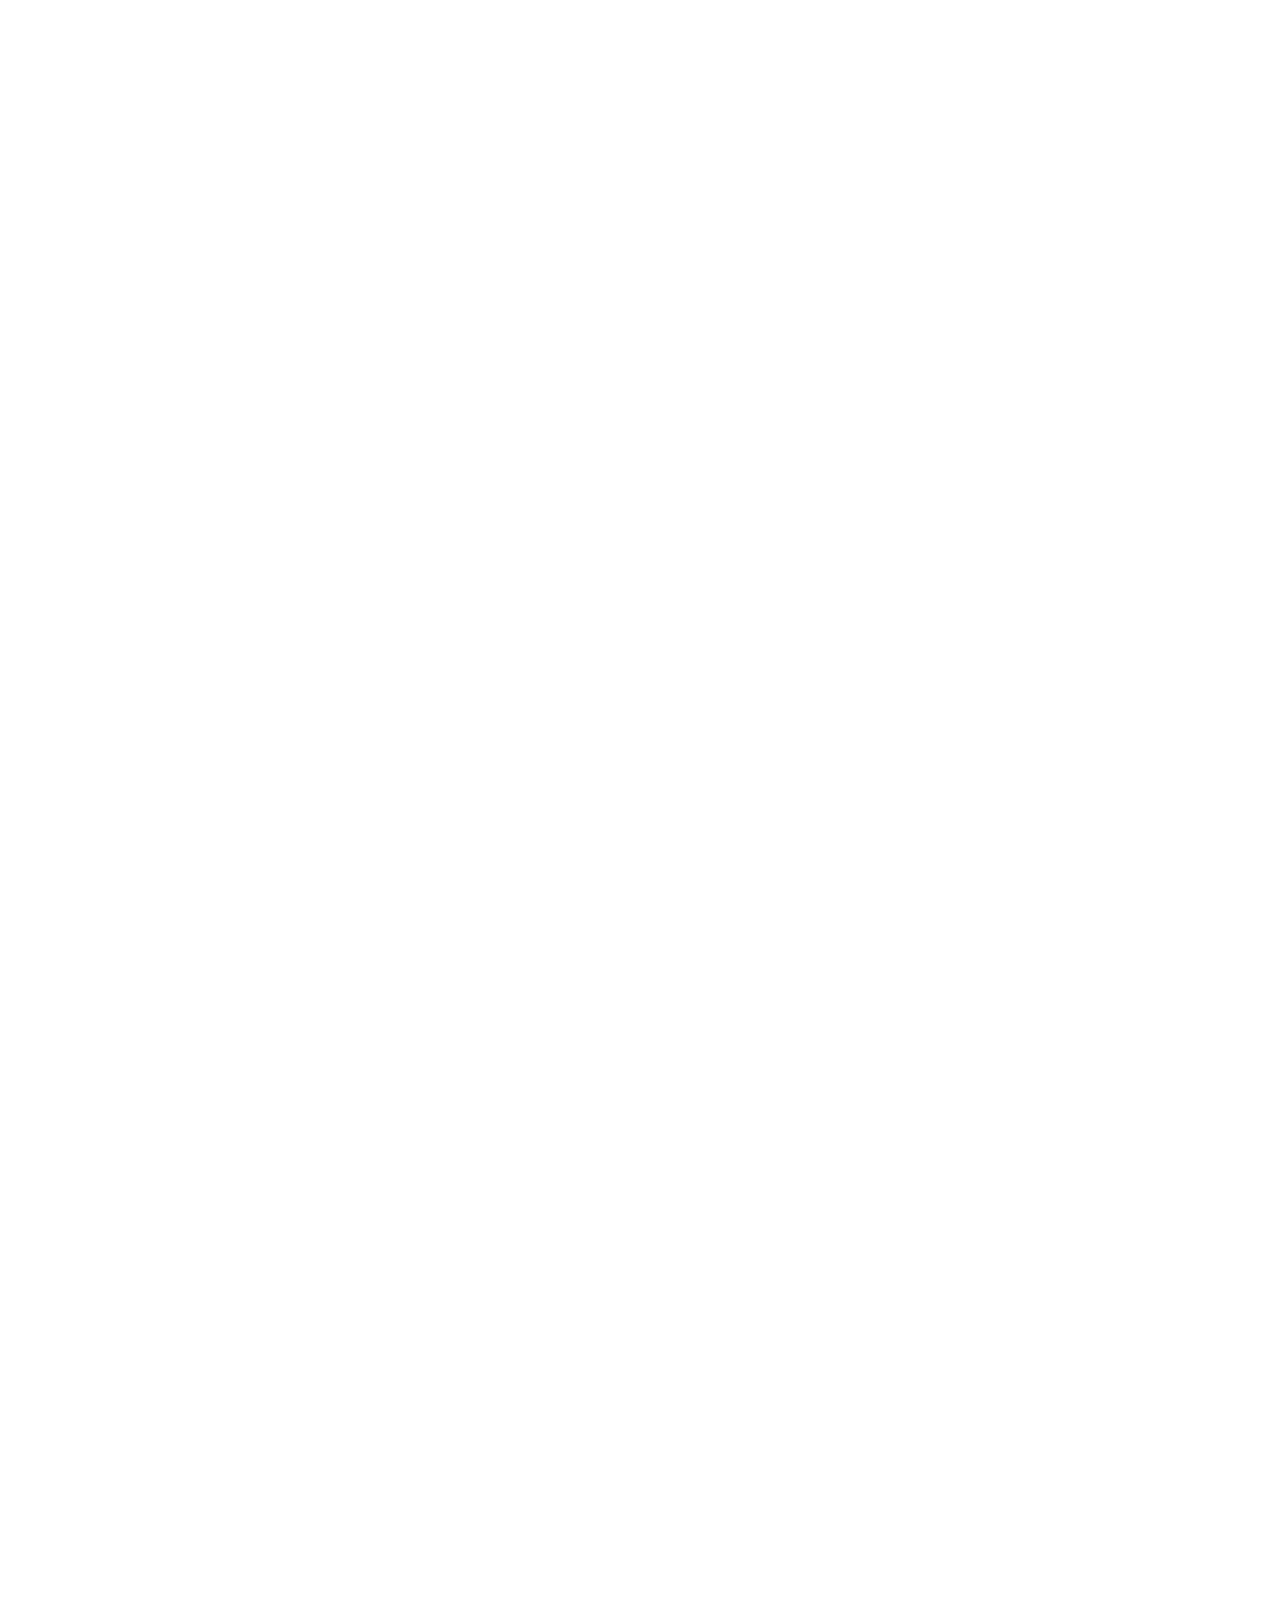
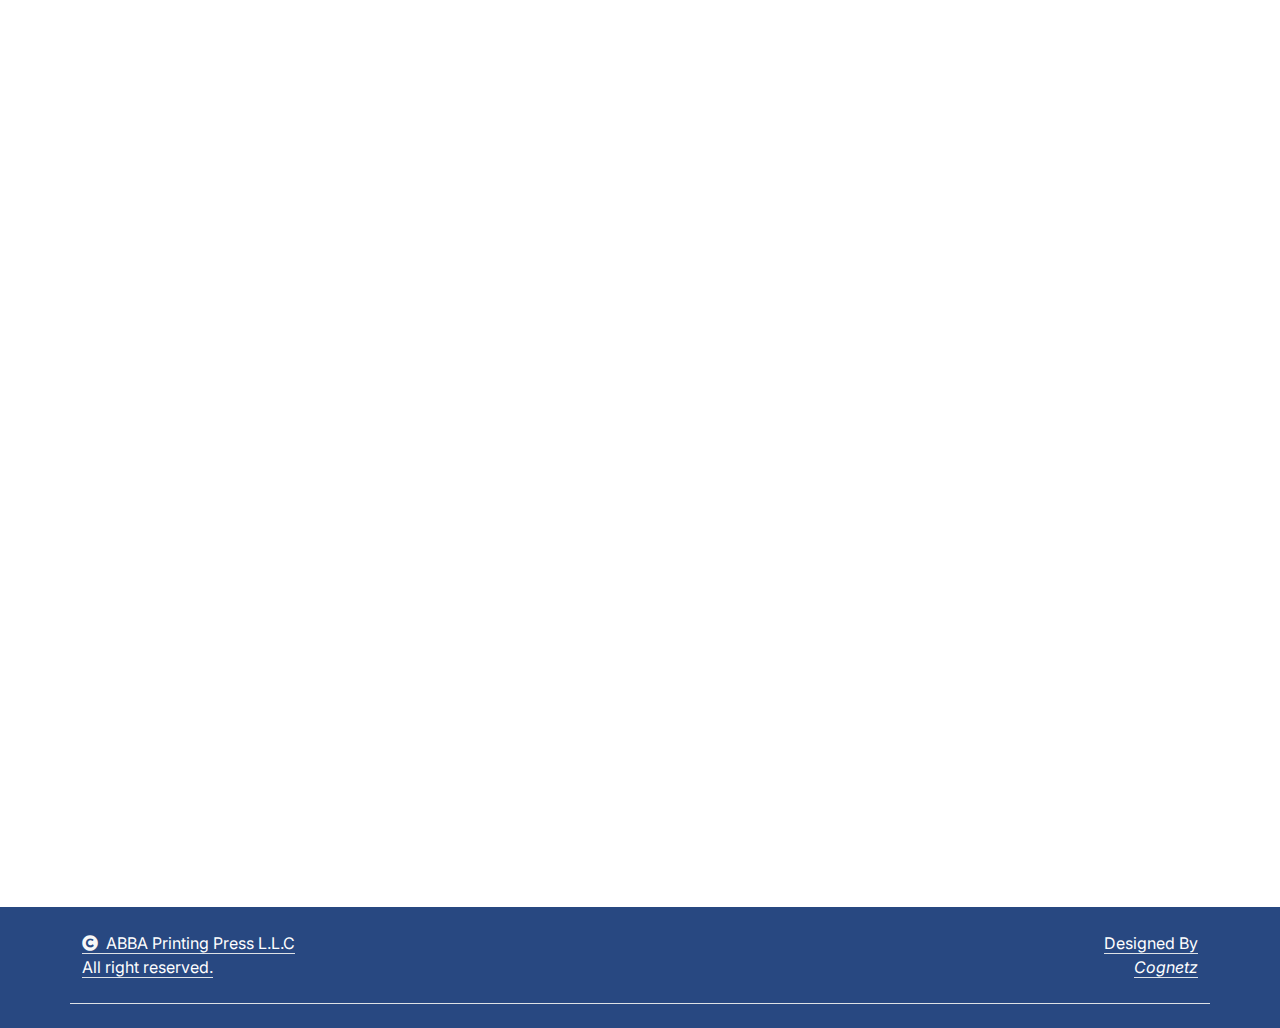
==== commit 9da5d621: "last1 commit" ====
--- a/index.html
+++ b/index.html
@@ -1101,6 +1101,7 @@
                             <p class="mb-4">Powered by ABBA Printing Press – Delivering Quality Print and Digital Solutions Since 1996.</p>
                             <img src="img/ab111.png" alt="Logo"> 
                             <img src="img/ab222.png" alt="Logo"> 
+                            <img src="img/ab333.png" alt="Logo"> 
                             <!-- <div class="d-flex">
                                 <a href="#" class="bg-primary d-flex rounded align-items-center py-2 px-3 me-2">
                                     <i class="fas fa-apple-alt text-white"></i>
@@ -1157,10 +1158,11 @@
                             </div>
                             <div class="d-flex align-items-start">
                                 <i class="fa fa-phone-alt text-primary me-3"></i>
-                                <p class="mb-0">Landline number: +971 6 535 0351<br>
-                                    Mobile Number : +971 50 631 8150<br>
-                                    +971 50 808 7746</p>
-                            </div>
+                                <p class="mb-0"> Telephone: +971 6 535 0351<br>
+                                    Mobile: +971 50 631 8150<br>
+                                    <span style="margin-left: 60px;">+971 50 808 7746</span>
+                             </p>
+                            </div>                           
                             <!-- <div class="d-flex align-items-center mb-4">
                                 <i class="fab fa-firefox-browser text-primary me-3"></i>
                                 <p class="text-white mb-0">Yoursite@ex.com</p>
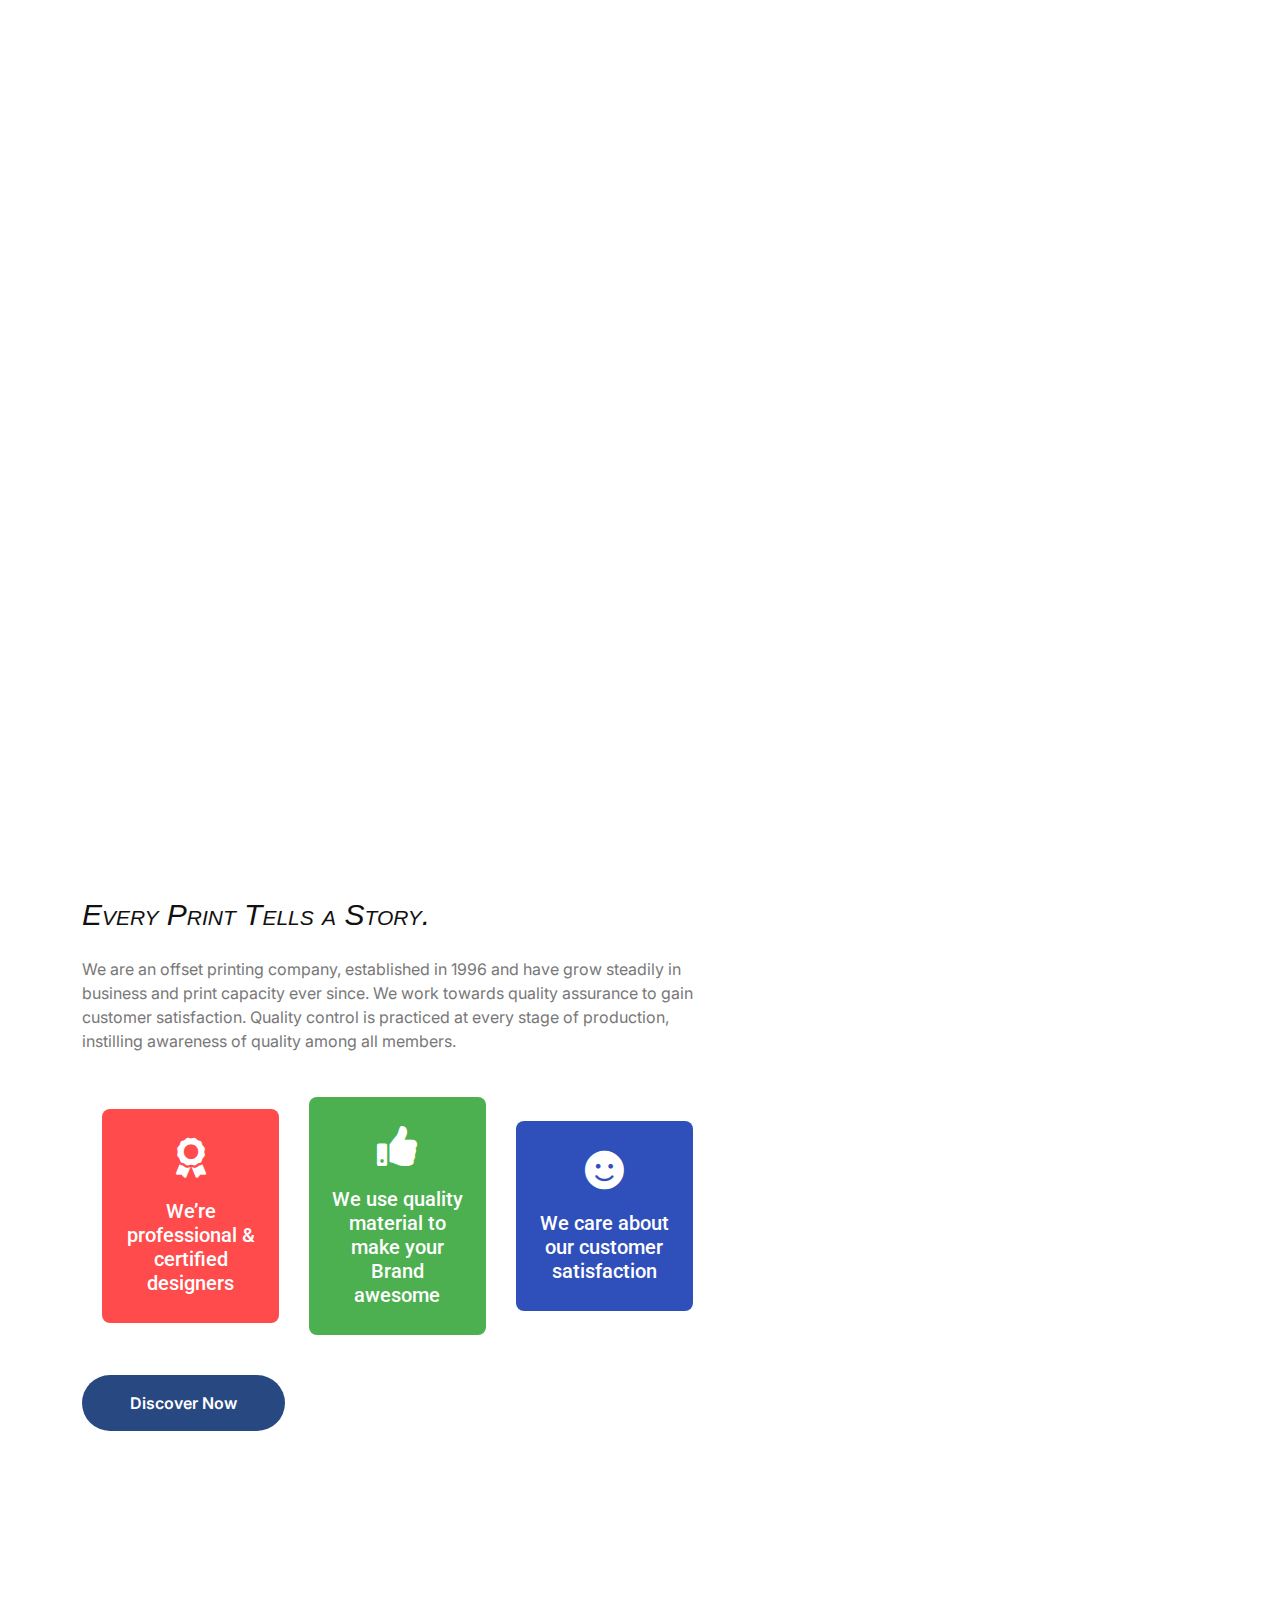
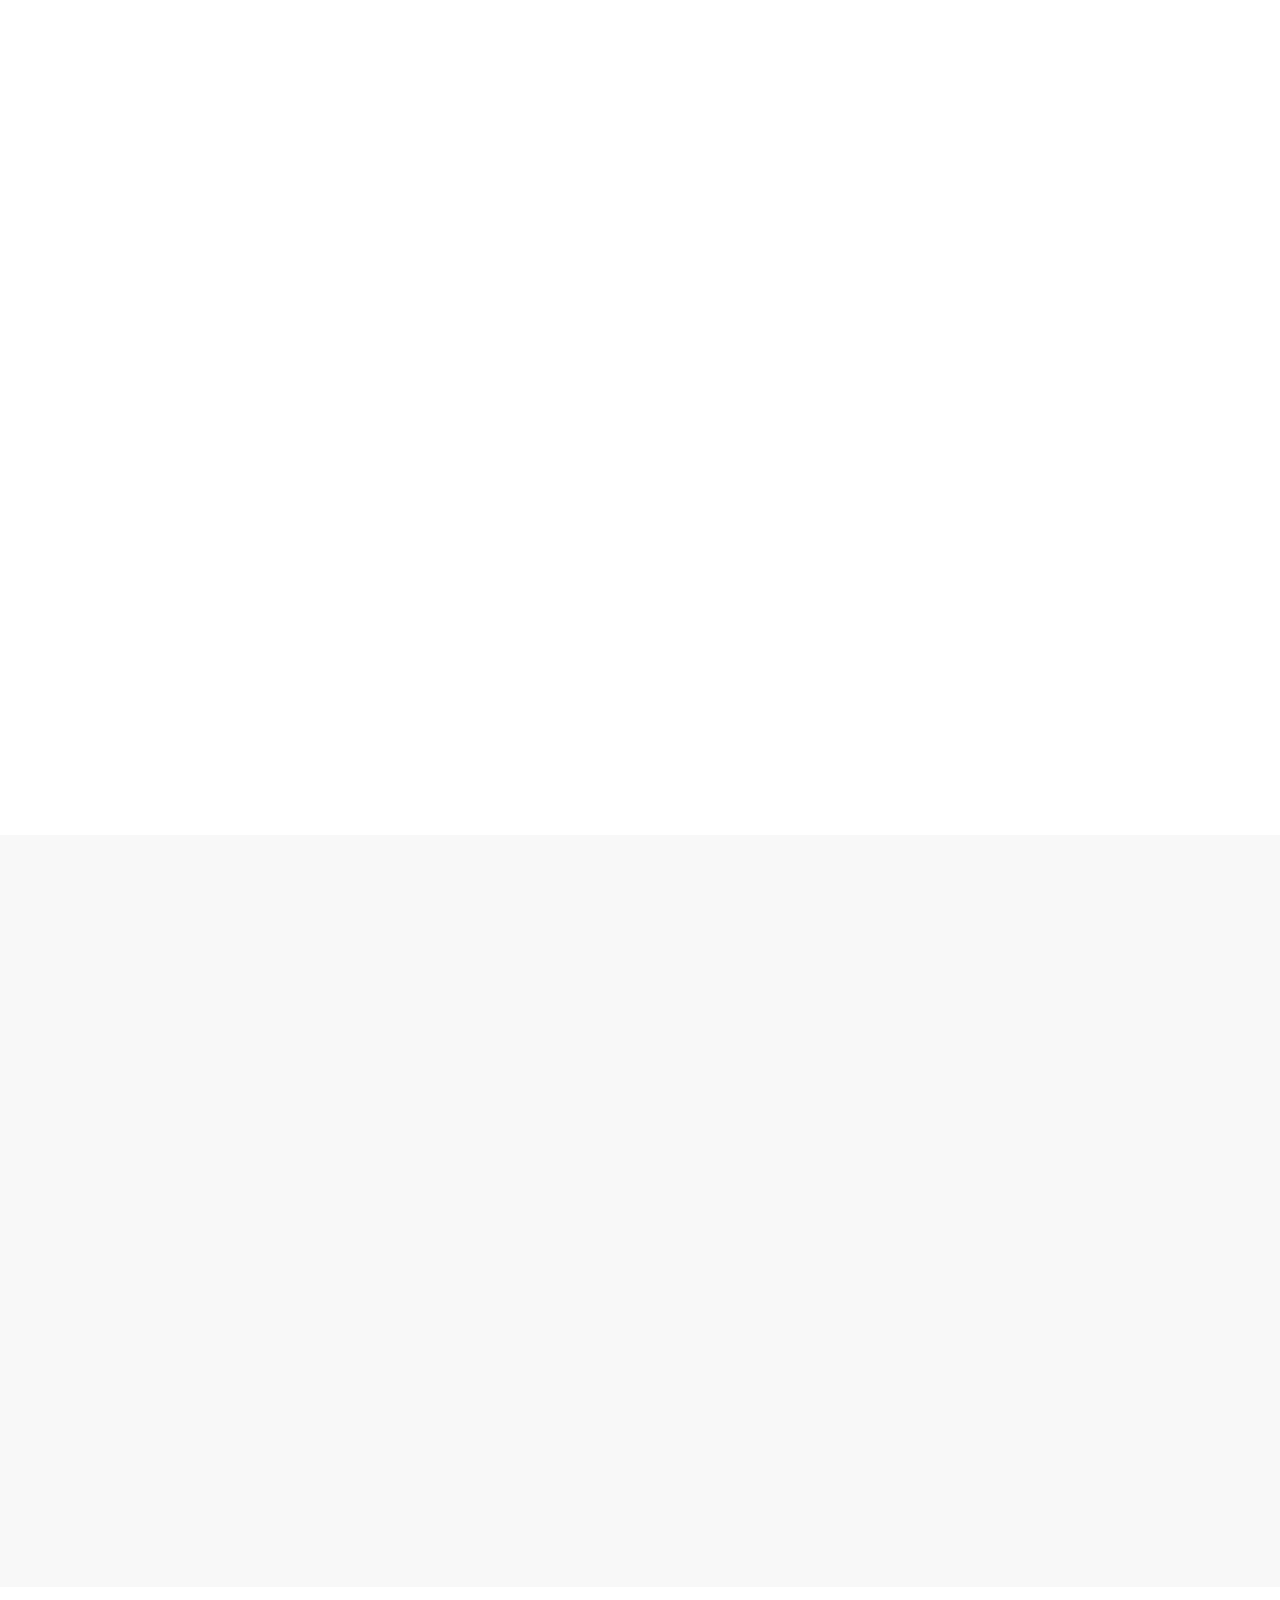
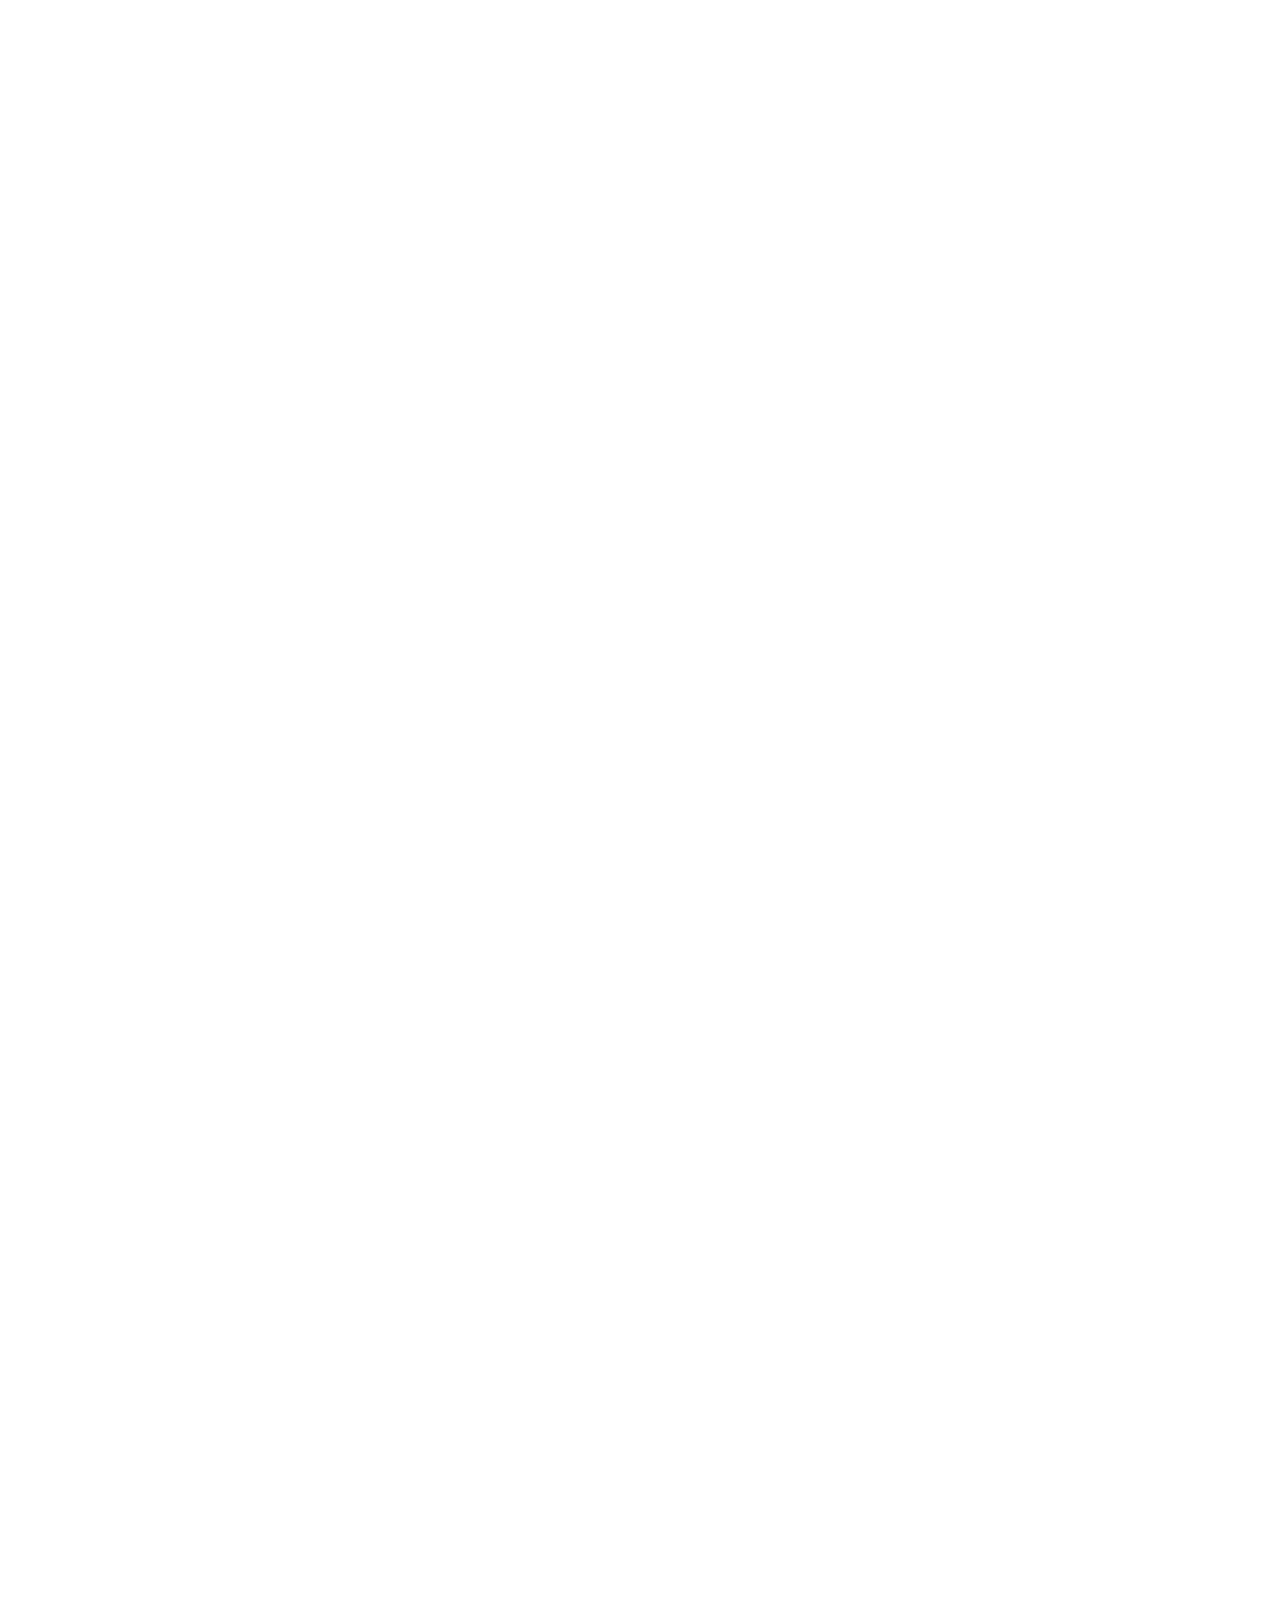
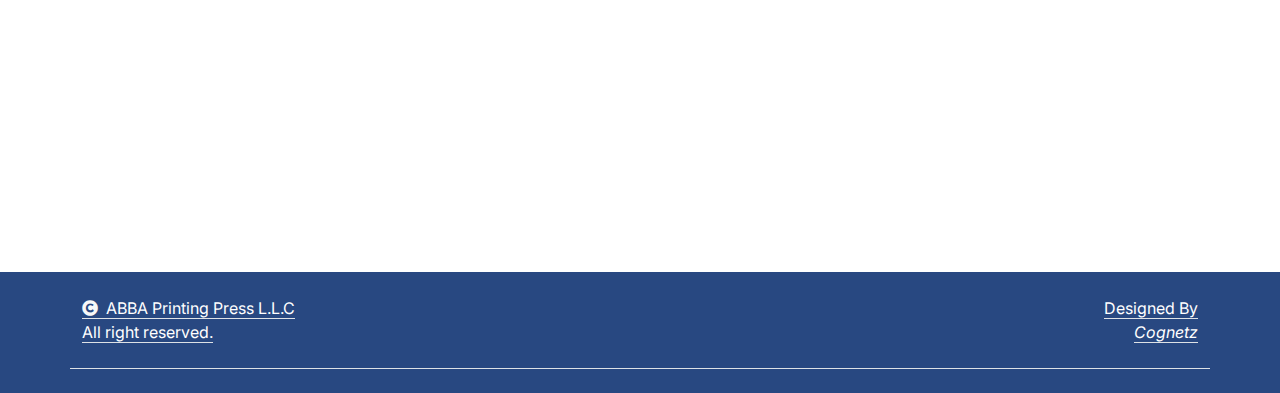
==== commit ad90319d: "lastfinalone commit" ====
--- a/index.html
+++ b/index.html
@@ -285,10 +285,11 @@
                                         <div class="d-flex align-items-center justify-content-center justify-content-md-end">
                                             <h2 class="text-white me-2">Follow Us:</h2>
                                             <div class="d-flex justify-content-end ms-2">
-                                                <a class="btn btn-md-square btn-light rounded-circle me-2" href=""><i class="fab fa-facebook-f"></i></a>
-                                                <a class="btn btn-md-square btn-light rounded-circle mx-2" href=""><i class="fab fa-twitter"></i></a>
-                                                <a class="btn btn-md-square btn-light rounded-circle mx-2" href=""><i class="fab fa-instagram"></i></a>
-                                                <a class="btn btn-md-square btn-light rounded-circle ms-2" href=""><i class="fab fa-linkedin-in"></i></a>
+                                                <a class="btn btn-md-square btn-light rounded-circle me-2" href="https://wa.me/+971508087746"><i class="fab fa-whatsapp"></i></a>
+                                                <a class="btn btn-md-square btn-light rounded-circle mx-2" href="mailto:info@abbaprinting.net"><i class="fas fa-envelope"></i></a>
+                                                <a class="btn btn-md-square btn-light rounded-circle mx-2" href="https://www.instagram.com/abbaprintingpress?igsh=ejFsZ3h5Nnp0N2Nl&utm_source=qr"><i class="fab fa-instagram"></i></a>
+                                                <a class="btn btn-md-square btn-light rounded-circle ms-2" href="https://www.linkedin.com/company/abba-printing-press-llc/"><i class="fab fa-linkedin-in"></i></a>
+                                                
                                             </div>
                                         </div>
                                     </div>
@@ -314,10 +315,10 @@
                                         <div class="d-flex align-items-center justify-content-center">
                                             <h2 class="text-white me-2">Follow Us:</h2>
                                             <div class="d-flex justify-content-end ms-2">
-                                                <a class="btn btn-md-square btn-light rounded-circle me-2" href=""><i class="fab fa-facebook-f"></i></a>
-                                                <a class="btn btn-md-square btn-light rounded-circle mx-2" href=""><i class="fab fa-twitter"></i></a>
-                                                <a class="btn btn-md-square btn-light rounded-circle mx-2" href=""><i class="fab fa-instagram"></i></a>
-                                                <a class="btn btn-md-square btn-light rounded-circle ms-2" href=""><i class="fab fa-linkedin-in"></i></a>
+                                                <a class="btn btn-md-square btn-light rounded-circle me-2" href="https://wa.me/+971508087746"><i class="fab fa-whatsapp"></i></a>
+                                                <a class="btn btn-md-square btn-light rounded-circle mx-2" href="mailto:info@abbaprinting.net"><i class="fas fa-envelope"></i></a>
+                                                <a class="btn btn-md-square btn-light rounded-circle mx-2" href="https://www.instagram.com/abbaprintingpress?igsh=ejFsZ3h5Nnp0N2Nl&utm_source=qr"><i class="fab fa-instagram"></i></a>
+                                                <a class="btn btn-md-square btn-light rounded-circle ms-2" href="https://www.linkedin.com/company/abba-printing-press-llc/"><i class="fab fa-linkedin-in"></i></a>  
                                             </div>
                                         </div>
                                     </div>
@@ -506,154 +507,7 @@
                 </div>
             </div>
         </div>
-        <!-- <div class="container-fluid blog pb-5">
-            <div class="container pb-5">
-                <div class="text-center mx-auto pb-5 wow fadeInUp" data-wow-delay="0.2s" style="max-width: 800px;">
-                    <h4 class="text-primary">Our Services</h4>
-                    <h1 class="display-5 mb-4">Articles For Pro Traders</h1>
-                    <p class="mb-0">Lorem ipsum dolor, sit amet consectetur adipisicing elit. Tenetur adipisci facilis cupiditate recusandae aperiam temporibus corporis itaque quis facere, numquam, ad culpa deserunt sint dolorem autem obcaecati, ipsam mollitia hic.
-                    </p>
-                </div>
-                <div class="owl-carousel blog-carousel wow fadeInUp" data-wow-delay="0.2s">
-                    <div class="blog-item p-4">
-                        <div class="blog-img mb-4">
-                            <img src="img/service-1.jpg" class="img-fluid w-100 rounded" alt="">
-                            <div class="blog-title">
-                                <a href="#" class="btn">Dividend Stocks</a>
-                            </div>
-                        </div>
-                        <a href="#" class="h4 d-inline-block mb-3">Options Trading Business?</a>
-                        <p class="mb-4">Lorem, ipsum dolor sit amet consectetur adipisicing elit. Dolore aut aliquam suscipit error corporis accusamus labore....
-                        </p>
-                        <div class="d-flex align-items-center">
-                            <img src="img/testimonial-1.jpg" class="img-fluid rounded-circle" style="width: 60px; height: 60px;" alt="">
-                            <div class="ms-3">
-                                <h5>Admin</h5>
-                                <p class="mb-0">October 9, 2025</p>
-                            </div>
-                        </div>
-                    </div>
-                    <div class="blog-item p-4">
-                        <div class="blog-img mb-4">
-                            <img src="img/service-2.jpg" class="img-fluid w-100 rounded" alt="">
-                            <div class="blog-title">
-                                <a href="#" class="btn">Non-Dividend Stocks</a>
-                            </div>
-                        </div>
-                        <a href="#" class="h4 d-inline-block mb-3">Options Trading Business?</a>
-                        <p class="mb-4">Lorem, ipsum dolor sit amet consectetur adipisicing elit. Dolore aut aliquam suscipit error corporis accusamus labore....
-                        </p>
-                        <div class="d-flex align-items-center">
-                            <img src="img/testimonial-2.jpg" class="img-fluid rounded-circle" style="width: 60px; height: 60px;" alt="">
-                            <div class="ms-3">
-                                <h5>Admin</h5>
-                                <p class="mb-0">October 9, 2025</p>
-                            </div>
-                        </div>
-                    </div>
-                    <div class="blog-item p-4">
-                        <div class="blog-img mb-4">
-                            <img src="img/service-3.jpg" class="img-fluid w-100 rounded" alt="">
-                            <div class="blog-title">
-                                <a href="#" class="btn">Dividend Stocks</a>
-                            </div>
-                        </div>
-                        <a href="#" class="h4 d-inline-block mb-3">Options Trading Business?</a>
-                        <p class="mb-4">Lorem, ipsum dolor sit amet consectetur adipisicing elit. Dolore aut aliquam suscipit error corporis accusamus labore....
-                        </p>
-                        <div class="d-flex align-items-center">
-                            <img src="img/testimonial-3.jpg" class="img-fluid rounded-circle" style="width: 60px; height: 60px;" alt="">
-                            <div class="ms-3">
-                                <h5>Admin</h5>
-                                <p class="mb-0">October 9, 2025</p>
-                            </div>
-                        </div>
-                    </div>
-                    <div class="blog-item p-4">
-                        <div class="blog-img mb-4">
-                            <img src="img/service-4.jpg" class="img-fluid w-100 rounded" alt="">
-                            <div class="blog-title">
-                                <a href="#" class="btn">Non-Dividend Stocks</a>
-                            </div>
-                        </div>
-                        <a href="#" class="h4 d-inline-block mb-3">Options Trading Business?</a>
-                        <p class="mb-4">Lorem, ipsum dolor sit amet consectetur adipisicing elit. Dolore aut aliquam suscipit error corporis accusamus labore....
-                        </p>
-                        <div class="d-flex align-items-center">
-                            <img src="img/testimonial-1.jpg" class="img-fluid rounded-circle" style="width: 60px; height: 60px;" alt="">
-                            <div class="ms-3">
-                                <h5>Admin</h5>
-                                <p class="mb-0">October 9, 2025</p>
-                            </div>
-                        </div>
-                    </div>
-                </div>
-            </div>
-        </div> -->
-        <!-- Blog End -->
-    <!-- Counter Facts Start -->
-        <!-- <div class="container-fluid counter-facts py-5">
-            <div class="container py-5">
-                <div class="row g-4">
-                    <div class="col-12 col-sm-6 col-md-6 col-xl-3 wow fadeInUp" data-wow-delay="0.1s">
-                        <div class="counter">
-                            <div class="counter-icon">
-                                <i class="fas fa-passport"></i>
-                            </div>
-                            <div class="counter-content">
-                                <h3>Visa Categories</h3>
-                                <div class="d-flex align-items-center justify-content-center">
-                                    <span class="counter-value" data-toggle="counter-up">31</span>
-                                    <h4 class="text-secondary mb-0" style="font-weight: 600; font-size: 25px;">+</h4>
-                                </div>
-                            </div>
-                        </div>
-                    </div>
-                    <div class="col-12 col-sm-6 col-md-6 col-xl-3 wow fadeInUp" data-wow-delay="0.3s">
-                        <div class="counter">
-                            <div class="counter-icon">
-                                <i class="fas fa-users"></i>
-                            </div>
-                            <div class="counter-content">
-                                <h3>Team Members</h3>
-                                <div class="d-flex align-items-center justify-content-center">
-                                    <span class="counter-value" data-toggle="counter-up">377</span>
-                                    <h4 class="text-secondary mb-0" style="font-weight: 600; font-size: 25px;">+</h4>
-                                </div>
-                            </div>
-                        </div>
-                    </div>
-                    <div class="col-12 col-sm-6 col-md-6 col-xl-3 wow fadeInUp" data-wow-delay="0.5s">
-                        <div class="counter">
-                            <div class="counter-icon">
-                                <i class="fas fa-user-check"></i>
-                            </div>
-                            <div class="counter-content">
-                                <h3>Visa Process</h3>
-                                <div class="d-flex align-items-center justify-content-center">
-                                    <span class="counter-value" data-toggle="counter-up">4.9</span>
-                                    <h4 class="text-secondary mb-0" style="font-weight: 600; font-size: 25px;">K</h4>
-                                </div>
-                            </div>
-                        </div>
-                    </div>
-                    <div class="col-12 col-sm-6 col-md-6 col-xl-3 wow fadeInUp" data-wow-delay="0.7s">
-                        <div class="counter">
-                            <div class="counter-icon">
-                                <i class="fas fa-handshake"></i>
-                            </div>
-                            <div class="counter-content">
-                                <h3>Success Rates</h3>
-                                <div class="d-flex align-items-center justify-content-center">
-                                    <span class="counter-value" data-toggle="counter-up">98</span>
-                                    <h4 class="text-secondary mb-0" style="font-weight: 600; font-size: 25px;">%</h4>
-                                </div>
-                            </div>
-                        </div>
-                    </div>
-                </div>
-            </div>
-        </div>  -->
+        
         <!-- Counter Facts End -->
         
         <!-- Training Start -->
@@ -878,88 +732,7 @@
         <!-- FAQs End -->
 
 
-        <!-- Team Start -->
-        <div class="container-fluid team pb-5">
-            <div class="container pb-5">
-                <div class="text-center mx-auto pb-5 wow fadeInUp" data-wow-delay="0.2s" style="max-width: 800px;">
-                    <h4 class="text-primary">Our Team</h4>
-                    <h1 class="display-5 mb-4">Meet Our Experts</h1>
-                    <!-- <p class="mb-0">Lorem ipsum dolor, sit amet consectetur adipisicing elit. Tenetur adipisci facilis cupiditate recusandae aperiam temporibus corporis itaque quis facere, numquam, ad culpa deserunt sint dolorem autem obcaecati, ipsam mollitia hic.
-                    </p>  -->
-                </div>
-                <div class="row g-4">
-                    <div class="col-md-6 col-lg-6 col-xl-3 wow fadeInUp" data-wow-delay="0.2s">
-                        <div class="team-item">
-                            <div class="team-img">
-                                <img src="img/team-1.jpg" class="img-fluid" alt="">
-                            </div>
-                            <div class="team-title">
-                                <h4 class="mb-0">David James</h4>
-                                <p class="mb-0">Press Operator</p>
-                            </div>
-                            <div class="team-icon">
-                                <a class="btn btn-primary btn-sm-square rounded-circle me-3" href=""><i class="fab fa-facebook-f"></i></a>
-                                <a class="btn btn-primary btn-sm-square rounded-circle me-3" href=""><i class="fab fa-twitter"></i></a>
-                                <a class="btn btn-primary btn-sm-square rounded-circle me-3" href=""><i class="fab fa-linkedin-in"></i></a>
-                                <a class="btn btn-primary btn-sm-square rounded-circle me-0" href=""><i class="fab fa-instagram"></i></a>
-                            </div>
-                        </div>
-                    </div>
-                    <div class="col-md-6 col-lg-6 col-xl-3 wow fadeInUp" data-wow-delay="0.4s">
-                        <div class="team-item">
-                            <div class="team-img">
-                                <img src="img/team-2.jpg" class="img-fluid" alt="">
-                            </div>
-                            <div class="team-title">
-                                <h4 class="mb-0">John </h4>
-                                <p class="mb-0">Prepress Technician</p>
-                            </div>
-                            <div class="team-icon">
-                                <a class="btn btn-primary btn-sm-square rounded-circle me-3" href=""><i class="fab fa-facebook-f"></i></a>
-                                <a class="btn btn-primary btn-sm-square rounded-circle me-3" href=""><i class="fab fa-twitter"></i></a>
-                                <a class="btn btn-primary btn-sm-square rounded-circle me-3" href=""><i class="fab fa-linkedin-in"></i></a>
-                                <a class="btn btn-primary btn-sm-square rounded-circle me-0" href=""><i class="fab fa-instagram"></i></a>
-                            </div>
-                        </div>
-                    </div>
-                    <div class="col-md-6 col-lg-6 col-xl-3 wow fadeInUp" data-wow-delay="0.6s">
-                        <div class="team-item">
-                            <div class="team-img">
-                                <img src="img/team-3.jpg" class="img-fluid" alt="">
-                            </div>
-                            <div class="team-title">
-                                <h4 class="mb-0"> James</h4>
-                                <p class="mb-0">Graphic Designer</p>
-                            </div>
-                            <div class="team-icon">
-                                <a class="btn btn-primary btn-sm-square rounded-circle me-3" href=""><i class="fab fa-facebook-f"></i></a>
-                                <a class="btn btn-primary btn-sm-square rounded-circle me-3" href=""><i class="fab fa-twitter"></i></a>
-                                <a class="btn btn-primary btn-sm-square rounded-circle me-3" href=""><i class="fab fa-linkedin-in"></i></a>
-                                <a class="btn btn-primary btn-sm-square rounded-circle me-0" href=""><i class="fab fa-instagram"></i></a>
-                            </div>
-                        </div>
-                    </div>
-                    <div class="col-md-6 col-lg-6 col-xl-3 wow fadeInUp" data-wow-delay="0.8s">
-                        <div class="team-item">
-                            <div class="team-img">
-                                <img src="img/team-4.jpg" class="img-fluid" alt="">
-                            </div>
-                            <div class="team-title">
-                                <h4 class="mb-0">Ann</h4>
-                                <p class="mb-0">Graphic Designer</p>
-                            </div>
-                            <div class="team-icon">
-                                <a class="btn btn-primary btn-sm-square rounded-circle me-3" href=""><i class="fab fa-facebook-f"></i></a>
-                                <a class="btn btn-primary btn-sm-square rounded-circle me-3" href=""><i class="fab fa-twitter"></i></a>
-                                <a class="btn btn-primary btn-sm-square rounded-circle me-3" href=""><i class="fab fa-linkedin-in"></i></a>
-                                <a class="btn btn-primary btn-sm-square rounded-circle me-0" href=""><i class="fab fa-instagram"></i></a>
-                            </div>
-                        </div>
-                    </div>
-                </div>
-            </div>
-        </div>
-        <!-- Team End -->
+       
 
         <!-- Testimonial Start -->
         <div class="container-fluid testimonial pb-5">
@@ -1168,10 +941,11 @@
                                 <p class="text-white mb-0">Yoursite@ex.com</p>
                             </div> -->
                             <div class="d-flex">
-                                <a class="btn btn-primary btn-sm-square rounded-circle me-3" href="#"><i class="fab fa-facebook-f text-white"></i></a>
-                                <a class="btn btn-primary btn-sm-square rounded-circle me-3" href="#"><i class="fab fa-twitter text-white"></i></a>
-                                <a class="btn btn-primary btn-sm-square rounded-circle me-3" href="#"><i class="fab fa-instagram text-white"></i></a>
-                                <a class="btn btn-primary btn-sm-square rounded-circle me-0" href="#"><i class="fab fa-linkedin-in text-white"></i></a>
+                                <a class="btn btn-primary btn-sm-square rounded-circle me-3" href="https://wa.me/+971508087746"><i class="fab fa-whatsapp text-white"></i></a>
+                                <a class="btn btn-primary btn-sm-square rounded-circle me-3" href="mailto:info@abbaprinting.net"><i class="fas fa-envelope text-white"></i></a>
+                                <a class="btn btn-primary btn-sm-square rounded-circle me-3" href="https://www.instagram.com/abbaprintingpress?igsh=ejFsZ3h5Nnp0N2Nl&utm_source=qr"><i class="fab fa-instagram text-white "></i></a>
+                                <a class="btn btn-primary btn-sm-square rounded-circle me-0" href="https://www.linkedin.com/company/abba-printing-press-llc/"><i class="fab fa-linkedin-in text-white"></i></a>
+                                      
                             </div>
                         </div>
                     </div>
